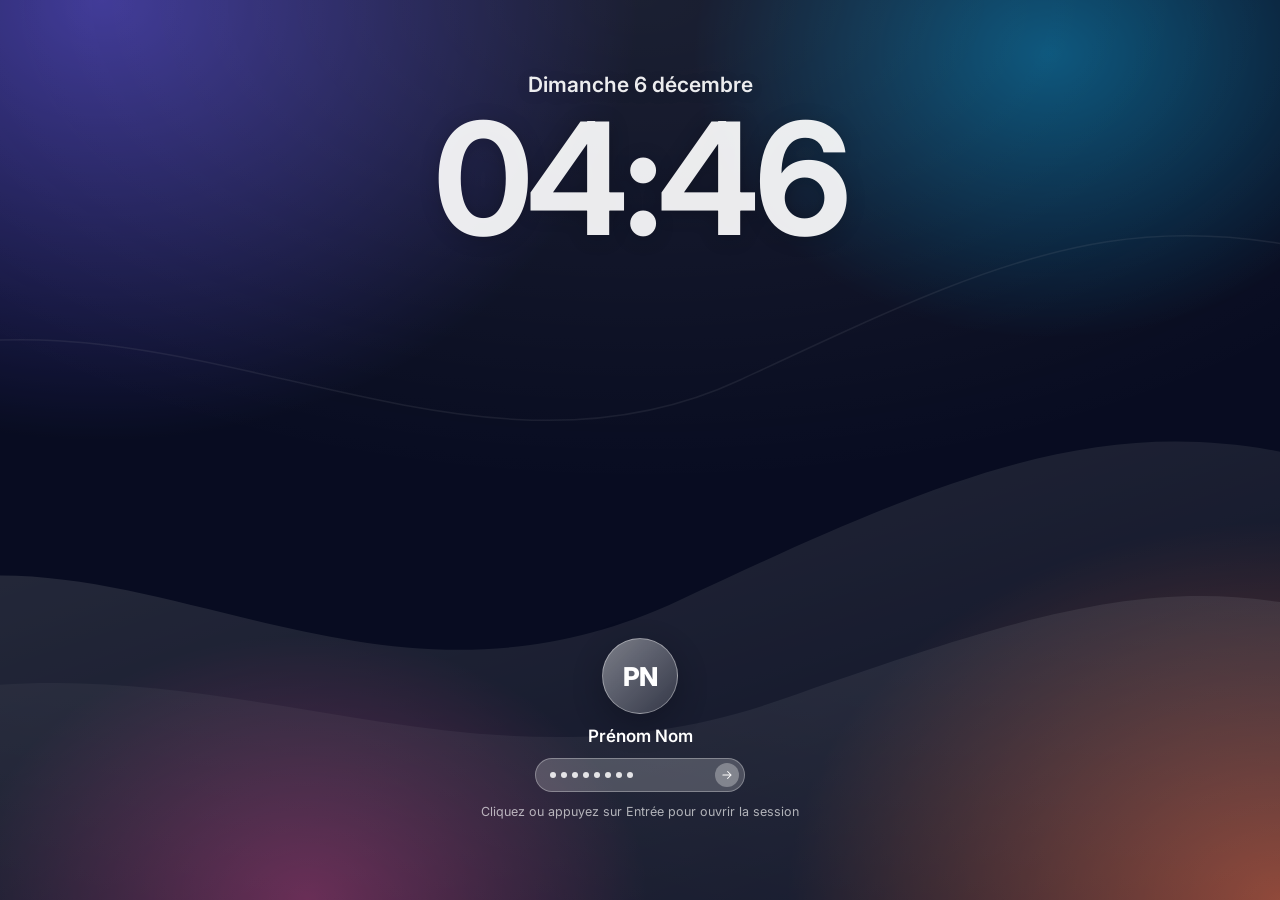
==== portfolio/index.html @ 5d38e038 "Portfolio macOS : vraies interfaces, Présentation, Contact, storyboards, optimisation - Vrais logos " ====
<!DOCTYPE html>
<html lang="fr" data-theme="dark">
<head>
  <meta charset="UTF-8">
  <meta name="viewport" content="width=device-width, initial-scale=1, viewport-fit=cover">
  <title>Portfolio — Vidéaste &amp; photographe</title>
  <meta name="description" content="Portfolio vidéo et photo : clips, aftermovies, films de marque, motion design, storyboards et photographie.">
  <meta name="theme-color" content="#0b1026">
  <link rel="preconnect" href="https://fonts.googleapis.com">
  <link rel="preconnect" href="https://fonts.gstatic.com" crossorigin>
  <link href="https://fonts.googleapis.com/css2?family=Inter:wght@400;500;600;700;800&display=swap" rel="stylesheet">
  <link rel="stylesheet" href="style.css">
  <link rel="stylesheet" href="apps.css">
</head>
<body>

  <!-- ============ DÉMARRAGE ============ -->
  <div id="boot" class="boot" aria-hidden="true">
    <div class="boot-logo" id="bootLogo"></div>
    <div class="boot-bar"><span id="bootFill"></span></div>
    <div class="boot-skip">Cliquer pour passer</div>
  </div>

  <!-- ============ ÉCRAN VERROUILLÉ ============ -->
  <div id="lock" class="lock">
    <div class="lock-top">
      <div class="lock-date" id="lockDate"></div>
      <div class="lock-time" id="lockTime"></div>
    </div>
    <div class="lock-user">
      <div class="avatar" id="lockAvatar"></div>
      <div class="lock-name" id="lockName"></div>
      <button class="lock-input" id="lockBtn" aria-label="Ouvrir la session">
        <span class="lock-dots"><i></i><i></i><i></i><i></i><i></i><i></i><i></i><i></i></span>
        <span class="lock-go"></span>
      </button>
      <p class="lock-hint">Cliquez ou appuyez sur Entrée pour ouvrir la session</p>
    </div>
  </div>

  <!-- ============ BUREAU ============ -->
  <main id="desktop" class="desktop" aria-label="Bureau du portfolio">
    <div class="wallpaper" id="wallpaper">
      <svg class="waves" viewBox="0 0 1440 900" preserveAspectRatio="xMidYMid slice" aria-hidden="true">
        <defs>
          <linearGradient id="wvA" x1="0" y1="0" x2="1" y2="1"><stop offset="0" stop-color="#fff" stop-opacity=".2"/><stop offset="1" stop-color="#fff" stop-opacity="0"/></linearGradient>
          <linearGradient id="wvB" x1="1" y1="0" x2="0" y2="1"><stop offset="0" stop-color="#fff" stop-opacity=".14"/><stop offset="1" stop-color="#fff" stop-opacity="0"/></linearGradient>
        </defs>
        <path d="M-100 620C180 470 420 760 760 600S1260 380 1560 520V1000H-100Z" fill="url(#wvA)"/>
        <path d="M-100 720C260 600 520 820 860 700S1300 560 1560 660V1000H-100Z" fill="url(#wvB)"/>
        <path d="M-100 380C220 240 520 520 820 380S1240 180 1560 300" fill="none" stroke="#fff" stroke-opacity=".1" stroke-width="1.5"/>
      </svg>
    </div>

    <header class="menubar" id="menubar"></header>

    <section class="widgets" id="widgets" aria-label="Widgets"></section>
    <section class="desk-icons" id="deskIcons" aria-label="Fichiers du bureau"></section>
    <div class="select-rect" id="selectRect"></div>

    <div class="windows" id="windows"></div>
    <div class="notif-stack" id="notifs" aria-live="polite"></div>

    <nav class="dock-wrap" aria-label="Dock">
      <div class="dock glass" id="dock"></div>
    </nav>

    <div class="spotlight" id="spotlight" role="dialog" aria-label="Recherche">
      <div class="sp-box glass">
        <label class="sp-input"><span class="sp-ico"></span><input id="spInput" type="text" placeholder="Rechercher un projet, une app…" autocomplete="off" spellcheck="false"></label>
        <div class="sp-results" id="spResults"></div>
      </div>
    </div>
  </main>

  <div class="dim" id="dim"></div>

  <noscript>
    <div class="noscript">Ce portfolio a besoin de JavaScript pour s'afficher.</div>
  </noscript>

  <script defer src="config.js"></script>
  <script defer src="logos.js"></script>
  <script defer src="core.js"></script>
  <script defer src="apps.js"></script>
</body>
</html>
---- portfolio/style.css ----
/* ==================================================================
   PORTFOLIO macOS — style.css (système : bureau, fenêtres, menus, Dock)
   Optimisé : fond d'écran statique, aucun flou derrière les fenêtres,
   animations limitées à transform / opacity.
   ================================================================== */

/* ---------- Variables ---------- */
:root {
  --font: -apple-system, BlinkMacSystemFont, "SF Pro Text", "Inter", system-ui, "Segoe UI", sans-serif;
  --mono: "SF Mono", ui-monospace, Menlo, Consolas, monospace;
  --mb: 28px;
  --rw: 12px;
  --accent: #0a84ff;
  --spring: cubic-bezier(.2, .9, .3, 1.15);
  --out: cubic-bezier(.16, 1, .3, 1);
  --red: #ff453a; --orange: #ff9f0a; --green: #30d158; --violet: #9b7bff;
}
html[data-theme="dark"] {
  --text: #f5f5f7; --text-2: rgba(245,245,247,.66); --text-3: rgba(245,245,247,.42);
  --win-bg: #1e1e20; --win-border: rgba(255,255,255,.13); --side-bg: #2a2a2d; --bar-bg: #262628;
  --panel: rgba(255,255,255,.055); --panel-2: rgba(255,255,255,.1); --line: rgba(255,255,255,.09);
  --glass-bg: rgba(38,38,46,.62); --glass-border: rgba(255,255,255,.18); --hover: rgba(255,255,255,.08);
  --glass-shadow: inset 0 1px 0 rgba(255,255,255,.18), 0 12px 36px rgba(0,0,0,.35);
  --field: rgba(255,255,255,.07); --sel: #0a5fd1;
}
html[data-theme="light"] {
  --text: #1d1d1f; --text-2: rgba(29,29,31,.62); --text-3: rgba(29,29,31,.42);
  --win-bg: #ffffff; --win-border: rgba(0,0,0,.14); --side-bg: #ebebed; --bar-bg: #f6f6f6;
  --panel: rgba(0,0,0,.035); --panel-2: rgba(0,0,0,.07); --line: rgba(0,0,0,.09);
  --glass-bg: rgba(246,246,250,.72); --glass-border: rgba(255,255,255,.7); --hover: rgba(0,0,0,.05);
  --glass-shadow: inset 0 1px 0 rgba(255,255,255,.85), 0 12px 36px rgba(0,0,0,.18);
  --field: rgba(0,0,0,.05); --sel: #0a6cff;
}

/* ---------- Base ---------- */
*, *::before, *::after { box-sizing: border-box; margin: 0; padding: 0; }
html, body { height: 100%; overflow: hidden; background: #000; }
body { font-family: var(--font); color: var(--text); font-size: 13px; -webkit-font-smoothing: antialiased; user-select: none; -webkit-user-select: none; -webkit-tap-highlight-color: transparent; }
button { font: inherit; color: inherit; background: none; border: 0; cursor: default; }
input, textarea, select { font: inherit; color: inherit; user-select: text; -webkit-user-select: text; }
a { color: inherit; text-decoration: none; }
svg { display: block; }
img, video { display: block; }
.mono { font-family: var(--mono); font-variant-numeric: tabular-nums; }
.hidden { display: none !important; }
:focus-visible { outline: 2px solid var(--accent); outline-offset: 2px; }
.noscript { position: fixed; inset: 0; display: grid; place-items: center; background: #000; color: #fff; font-family: var(--font); }

/* ---------- Verre (petits éléments seulement) ---------- */
.glass {
  background: var(--glass-bg);
  -webkit-backdrop-filter: blur(20px) saturate(170%);
  backdrop-filter: blur(20px) saturate(170%);
  border: 1px solid var(--glass-border);
  box-shadow: var(--glass-shadow);
}

/* ---------- Boutons génériques ---------- */
.btn { display: inline-flex; align-items: center; justify-content: center; gap: 7px; height: 30px; padding: 0 14px; border-radius: 8px; font-size: 13px; font-weight: 600; background: var(--panel-2); color: var(--text); border: 1px solid var(--line); transition: transform .15s var(--spring), background .15s, filter .15s; cursor: pointer; white-space: nowrap; }
.btn svg { width: 15px; height: 15px; flex: none; }
.btn:hover { filter: brightness(1.12); }
.btn:active { transform: scale(.97); }
.btn:disabled { opacity: .45; pointer-events: none; }
.btn.primary { background: linear-gradient(180deg, #3d9bff, #0a6cff); color: #fff; border-color: rgba(255,255,255,.2); box-shadow: 0 2px 8px rgba(10,108,255,.3); }
.btn.sm { height: 26px; padding: 0 10px; font-size: 12px; border-radius: 7px; }

/* ---------- Démarrage ---------- */
.boot { position: fixed; inset: 0; z-index: 9000; background: #000; color: #fff; display: flex; flex-direction: column; align-items: center; justify-content: center; gap: 56px; transition: opacity .7s ease, visibility .7s; cursor: pointer; }
.boot.done { opacity: 0; visibility: hidden; pointer-events: none; }
.boot-logo { width: 92px; height: 92px; animation: bootIn 1s var(--out) both; }
.boot-bar { width: 190px; height: 5px; border-radius: 5px; background: rgba(255,255,255,.18); overflow: hidden; animation: fadeIn .5s .3s both; }
.boot-bar span { display: block; height: 100%; width: 100%; background: #fff; border-radius: inherit; transform: scaleX(0); transform-origin: left; transition: transform .2s ease; }
.boot-skip { position: absolute; bottom: 36px; font-size: 12px; color: rgba(255,255,255,.3); animation: fadeIn 1s 1s both; }
@keyframes bootIn { from { opacity: 0; transform: scale(.88); } }
@keyframes fadeIn { from { opacity: 0; } }

/* ---------- Écran verrouillé (sans flou d'arrière-plan) ---------- */
.lock { position: fixed; inset: 0; z-index: 8000; display: flex; flex-direction: column; align-items: center; justify-content: space-between; padding: 8vh 20px 9vh; color: #fff; background: radial-gradient(120% 90% at 50% 0%, rgba(255,255,255,.08), transparent 60%), rgba(6,8,20,.32); transition: opacity .6s var(--out), transform .6s var(--out), visibility .6s; cursor: pointer; }
.lock.unlocked { opacity: 0; visibility: hidden; transform: scale(1.04); pointer-events: none; }
.lock-top { text-align: center; text-shadow: 0 2px 20px rgba(0,0,0,.2); }
.lock-date { font-size: 21px; font-weight: 600; opacity: .92; }
.lock-time { font-size: clamp(86px, 15vw, 156px); font-weight: 700; letter-spacing: -.04em; line-height: 1; margin-top: 4px; color: rgba(255,255,255,.92); font-variant-numeric: tabular-nums; }
.lock-user { display: flex; flex-direction: column; align-items: center; gap: 12px; }
.avatar { width: 76px; height: 76px; border-radius: 50%; overflow: hidden; display: grid; place-items: center; background: linear-gradient(135deg, rgba(255,255,255,.42), rgba(255,255,255,.12)); border: 1px solid rgba(255,255,255,.4); box-shadow: 0 10px 30px rgba(0,0,0,.25); font-size: 26px; font-weight: 800; letter-spacing: -.02em; }
.avatar img, .wp-av img, .ct-av img, .m-av img, .n-av img, .ks-av img { width: 100%; height: 100%; object-fit: cover; }
.lock-name { font-size: 17px; font-weight: 600; }
.lock-input { display: flex; align-items: center; justify-content: space-between; width: 210px; height: 34px; padding: 0 5px 0 14px; border-radius: 999px; background: rgba(255,255,255,.2); border: 1px solid rgba(255,255,255,.3); cursor: pointer; transition: background .2s, transform .3s var(--spring); }
.lock-input:hover { background: rgba(255,255,255,.28); transform: scale(1.03); }
.lock-dots { display: flex; gap: 5px; }
.lock-dots i { width: 6px; height: 6px; border-radius: 50%; background: #fff; opacity: .85; }
.lock-go { width: 24px; height: 24px; border-radius: 50%; display: grid; place-items: center; background: rgba(255,255,255,.3); }
.lock-go svg { width: 14px; height: 14px; }
.lock-hint { font-size: 12.5px; opacity: .65; }

/* ---------- Bureau & fond d'écran statique ---------- */
.desktop { position: fixed; inset: 0; overflow: hidden; }
.wallpaper { position: absolute; inset: 0; overflow: hidden; background-color: var(--wp); background-size: cover; background-position: center; }
.desktop[data-wp="aurore"] .wallpaper { --wp: #0b1028; background-image: radial-gradient(60% 70% at 8% 0%, #6a5cffcc, transparent 70%), radial-gradient(55% 60% at 100% 100%, #ff6a3dcc, transparent 70%), radial-gradient(40% 45% at 82% 6%, #00b8ff99, transparent 70%), radial-gradient(38% 42% at 24% 100%, #ff3d9a88, transparent 70%); }
.desktop[data-wp="lagon"] .wallpaper { --wp: #03141f; background-image: radial-gradient(60% 70% at 8% 0%, #00b3a4cc, transparent 70%), radial-gradient(55% 60% at 100% 100%, #0a6cffcc, transparent 70%), radial-gradient(40% 45% at 82% 6%, #5ef0d099, transparent 70%), radial-gradient(38% 42% at 24% 100%, #3b2cff88, transparent 70%); }
.desktop[data-wp="crepuscule"] .wallpaper { --wp: #1a0b1c; background-image: radial-gradient(60% 70% at 8% 0%, #ff8a3dcc, transparent 70%), radial-gradient(55% 60% at 100% 100%, #ff3d6ecc, transparent 70%), radial-gradient(40% 45% at 82% 6%, #7b3dff99, transparent 70%), radial-gradient(38% 42% at 24% 100%, #ffcc4d77, transparent 70%); }
.wallpaper.has-img { background-image: none; }
.wallpaper.has-img .waves { display: none; }
.waves { position: absolute; inset: 0; width: 100%; height: 100%; }
.dim { position: fixed; inset: 0; background: #000; opacity: 0; pointer-events: none; z-index: 9500; transition: opacity .2s; }

/* entrée en scène du bureau */
.menubar, .dock-wrap, .dicon, .wg, .sticky { opacity: 0; }
.desktop.ready .menubar { animation: mbIn .6s .1s var(--out) both; }
.desktop.ready .dock-wrap { animation: dockIn .8s .2s var(--spring) both; }
.desktop.ready .dicon { animation: iconIn .5s calc(.35s + var(--i) * 50ms) var(--spring) both; }
.desktop.ready .wg { animation: wgIn .6s calc(.25s + var(--i) * 70ms) var(--out) both; }
.desktop.ready .sticky { animation: stIn .7s .8s var(--spring) both; }
@keyframes mbIn { from { opacity: 0; transform: translateY(-100%); } to { opacity: 1; transform: none; } }
@keyframes dockIn { from { opacity: 0; transform: translateY(130%); } to { opacity: 1; transform: none; } }
@keyframes iconIn { from { opacity: 0; transform: translateY(-12px) scale(.75); } to { opacity: 1; transform: none; } }
@keyframes wgIn { from { opacity: 0; transform: scale(.92); } to { opacity: 1; transform: none; } }
@keyframes stIn { from { opacity: 0; transform: translateY(-16px) rotate(-6deg); } to { opacity: 1; transform: rotate(-1.5deg); } }

/* ---------- Barre de menus ---------- */
.menubar { position: absolute; top: 0; left: 0; right: 0; height: var(--mb); z-index: 5000; display: flex; align-items: center; justify-content: space-between; padding: 0 8px; color: #fff; font-size: 13px; font-weight: 500; text-shadow: 0 1px 6px rgba(0,0,0,.25); background: rgba(10,12,24,.28); -webkit-backdrop-filter: blur(16px) saturate(160%); backdrop-filter: blur(16px) saturate(160%); }
.mb-left, .mb-right { display: flex; align-items: center; gap: 1px; min-width: 0; }
.mb-item { height: 22px; padding: 0 9px; border-radius: 5px; display: flex; align-items: center; gap: 6px; white-space: nowrap; }
button.mb-item:hover, .mb-item.open { background: rgba(255,255,255,.2); }
.mb-brand { padding: 0 8px; } .mb-brand svg { width: 18px; height: 18px; }
.mb-app { font-weight: 700; }
.mb-page { position: relative; }
.mb-page.active { background: rgba(255,255,255,.22); }
.mb-ic svg { width: 16px; height: 16px; }
.mb-batt { gap: 5px; font-size: 12px; } .mb-batt svg { width: 24px; height: 12px; }
.mb-rec { gap: 5px; font-size: 10.5px; font-weight: 700; letter-spacing: .08em; }
.mb-rec i { width: 8px; height: 8px; border-radius: 50%; background: #ff453a; animation: rec 1.6s steps(2, jump-none) infinite; }
@keyframes rec { 50% { opacity: .25; } }
.mb-clock { font-variant-numeric: tabular-nums; white-space: pre; }

/* ---------- Menus ---------- */
.menu { position: absolute; z-index: 6000; min-width: 230px; padding: 5px; border-radius: 10px; color: var(--text); font-size: 13px; transform-origin: top left; animation: menuIn .14s var(--out); text-shadow: none; }
.menu.out { animation: menuOut .12s ease forwards; }
@keyframes menuIn { from { opacity: 0; transform: scale(.97) translateY(-3px); } }
@keyframes menuOut { to { opacity: 0; } }
.menu-item { display: flex; align-items: center; justify-content: space-between; gap: 20px; height: 24px; padding: 0 10px 0 4px; border-radius: 5px; }
.menu-item:hover { background: var(--accent); color: #fff; }
.menu-item.disabled { opacity: .38; pointer-events: none; }
.mi-l { display: flex; align-items: center; }
.mi-check { width: 18px; font-style: normal; font-size: 12px; text-align: center; }
.menu-item kbd { font-family: var(--font); font-size: 12.5px; opacity: .5; }
.menu-sep { height: 1px; margin: 4px 8px; background: var(--line); }

/* ---------- Icônes du bureau ---------- */
.desk-icons { position: absolute; inset: var(--mb) 0 0 0; z-index: 10; touch-action: manipulation; }
.dicon { position: absolute; width: 112px; display: flex; flex-direction: column; align-items: center; gap: 3px; padding: 4px; border-radius: 8px; text-align: center; touch-action: none; }
.dicon .ico { width: 62px; height: 62px; padding: 2px; border-radius: 9px; filter: drop-shadow(0 4px 6px rgba(0,0,0,.28)); transition: transform .25s var(--spring); }
.dicon .ico svg { width: 100%; height: 100%; }
.dicon:hover .ico { transform: translateY(-2px); }
.dicon .lbl { font-size: 11.5px; font-weight: 600; line-height: 1.3; color: #fff; text-shadow: 0 1px 3px rgba(0,0,0,.75); padding: 1px 5px; border-radius: 4px; max-width: 108px; overflow-wrap: anywhere; }
.dicon.selected .ico { background: rgba(255,255,255,.18); box-shadow: 0 0 0 1px rgba(255,255,255,.22); }
.dicon.selected .lbl { background: var(--sel); text-shadow: none; }
.dicon.dragging { opacity: .82; z-index: 2; will-change: transform; }
.dicon.launch .ico { animation: pop .45s var(--spring); }
@keyframes pop { 40% { transform: scale(.86); } 70% { transform: scale(1.1); } }
.select-rect { position: absolute; z-index: 11; display: none; border: 1px solid rgba(255,255,255,.6); background: rgba(255,255,255,.12); border-radius: 3px; pointer-events: none; }

/* ---------- Widgets ---------- */
.widgets { position: absolute; z-index: 9; left: 22px; top: calc(var(--mb) + 18px); width: 344px; display: grid; grid-template-columns: 164px 164px; grid-auto-rows: 164px; gap: 16px; }
.wg { position: relative; overflow: hidden; border-radius: 22px; color: #fff; text-align: left; background: rgba(22,22,30,.5); border: 1px solid rgba(255,255,255,.14); box-shadow: 0 10px 30px rgba(0,0,0,.22), inset 0 1px 0 rgba(255,255,255,.12); contain: layout paint; }
html[data-theme="light"] .wg:not(.wg-reel):not(.wg-photos):not(.wg-notes) { background: rgba(255,255,255,.72); color: #1d1d1f; border-color: rgba(255,255,255,.7); }
button.wg { cursor: pointer; transition: transform .25s var(--spring); }
button.wg:hover { transform: scale(1.02); }
button.wg:active { transform: scale(.98); }
.wg-m { grid-column: span 2; }

.wg-prof { padding: 16px; display: flex; flex-direction: column; gap: 10px; }
.wp-top { display: flex; align-items: center; gap: 12px; }
.wp-av { width: 54px; height: 54px; border-radius: 50%; flex: none; overflow: hidden; display: grid; place-items: center; font-size: 19px; font-weight: 800; background: linear-gradient(135deg, #8e7bff, #ff6a8a); color: #fff; box-shadow: 0 4px 14px rgba(0,0,0,.25); }
.wp-id { min-width: 0; display: flex; flex-direction: column; }
.wp-id b { font-size: 16px; letter-spacing: -.01em; }
.wp-id span { font-size: 12.5px; opacity: .8; }
.wp-id small { display: flex; align-items: center; gap: 3px; font-size: 11px; opacity: .6; margin-top: 2px; }
.wp-id small svg { width: 12px; height: 12px; }
.wp-status { display: flex; align-items: center; gap: 7px; font-size: 11.5px; font-weight: 600; opacity: .9; }
.wp-status i { width: 8px; height: 8px; border-radius: 50%; background: #30d158; box-shadow: 0 0 0 3px rgba(48,209,88,.25); flex: none; }
.wp-status span { white-space: nowrap; overflow: hidden; text-overflow: ellipsis; }
.wp-act { display: flex; gap: 8px; margin-top: auto; }
.wp-btn { flex: 1; height: 32px; display: flex; align-items: center; justify-content: center; gap: 7px; border-radius: 10px; font-size: 12.5px; font-weight: 600; background: rgba(255,255,255,.14); cursor: pointer; transition: background .15s, transform .2s var(--spring); }
html[data-theme="light"] .wp-btn { background: rgba(0,0,0,.06); }
.wp-btn:hover { background: rgba(255,255,255,.24); }
.wp-btn:active { transform: scale(.96); }
.wp-btn.primary { background: #0a84ff; color: #fff; }
.wp-btn.primary:hover { background: #2a95ff; }
.wp-btn svg { width: 14px; height: 14px; }
.wp-ic { width: 18px; height: 18px; } .wp-ic svg { width: 100%; height: 100%; }

.wg-reel { padding: 0; border: 0; background: #000; }
.wr-media { position: absolute; inset: 0; }
.wr-media video, .wr-media .poster { width: 100%; height: 100%; object-fit: cover; }
.wr-over { position: absolute; left: 0; right: 0; bottom: 0; padding: 40px 16px 14px; background: linear-gradient(transparent, rgba(0,0,0,.65)); display: flex; flex-direction: column; gap: 1px; }
.wr-kicker { display: flex; align-items: center; gap: 5px; font-size: 10px; font-weight: 800; letter-spacing: .12em; opacity: .8; }
.wr-kicker svg { width: 13px; height: 13px; }
.wr-over b { font-size: 18px; letter-spacing: -.01em; }
.wr-over small { font-size: 11.5px; opacity: .75; }
.wr-play { position: absolute; right: 14px; bottom: 16px; width: 40px; height: 40px; border-radius: 50%; display: grid; place-items: center; background: rgba(255,255,255,.92); color: #111; box-shadow: 0 6px 18px rgba(0,0,0,.3); }
.wr-play svg { width: 18px; height: 18px; margin-left: 2px; }

.wg-clock { display: grid; place-items: center; padding-bottom: 14px; }
.clock { position: relative; width: 124px; height: 124px; border-radius: 50%; background: #fff; box-shadow: inset 0 0 0 1px rgba(0,0,0,.06); }
html[data-theme="dark"] .clock { background: #1c1c1e; box-shadow: inset 0 0 0 1px rgba(255,255,255,.08); }
.ck-ticks i { position: absolute; left: 50%; top: 4px; width: 2px; height: 6px; margin-left: -1px; border-radius: 1px; background: #8e8e93; transform-origin: 1px 58px; }
.clock > span { position: absolute; font-size: 13px; font-weight: 600; color: #1d1d1f; }
html[data-theme="dark"] .clock > span { color: #f5f5f7; }
.clock .n0 { top: 11px; left: 50%; transform: translateX(-50%); } .clock .n1 { right: 13px; top: 50%; transform: translateY(-50%); }
.clock .n2 { bottom: 10px; left: 50%; transform: translateX(-50%); } .clock .n3 { left: 14px; top: 50%; transform: translateY(-50%); }
.hand { position: absolute; left: 50%; bottom: 50%; transform-origin: 50% 100%; border-radius: 3px; animation: spin linear infinite; will-change: transform; }
.hand.hr { width: 4px; height: 30px; margin-left: -2px; background: #1d1d1f; animation-duration: 43200s; }
.hand.mn { width: 3px; height: 44px; margin-left: -1.5px; background: #1d1d1f; animation-duration: 3600s; }
html[data-theme="dark"] .hand.hr, html[data-theme="dark"] .hand.mn { background: #f5f5f7; }
.hand.sc { width: 1.5px; height: 50px; margin-left: -.75px; background: #ff9f0a; animation-duration: 60s; animation-timing-function: steps(60); }
.ck-pin { position: absolute; left: 50%; top: 50%; width: 7px; height: 7px; margin: -3.5px 0 0 -3.5px; border-radius: 50%; background: #ff9f0a; box-shadow: 0 0 0 1.5px #fff; }
@keyframes spin { from { transform: rotate(0deg); } to { transform: rotate(360deg); } }
.wc-city { position: absolute; bottom: 9px; left: 0; right: 0; text-align: center; font-size: 11px; font-weight: 600; opacity: .7; }

.wg-cal { padding: 13px 13px 10px; display: flex; flex-direction: column; }
.wcal-h b { font-size: 11px; font-weight: 800; letter-spacing: .04em; color: #ff453a; }
.wcal-g { display: grid; grid-template-columns: repeat(7, 1fr); gap: 1px 0; margin-top: 6px; text-align: center; font-size: 10px; font-weight: 600; }
.wcal-g em { font-style: normal; font-size: 9px; opacity: .5; padding-bottom: 2px; }
.wcal-g span { height: 16px; line-height: 16px; border-radius: 50%; width: 16px; margin: 0 auto; }
.wcal-g .today { background: #ff453a; color: #fff; }

.wg-photos { padding: 0; border: 0; background: #111; }
.wph-slide { position: absolute; inset: 0; opacity: 0; transition: opacity 1.1s ease; }
.wph-slide.on { opacity: 1; }
.wph-slide .poster { width: 100%; height: 100%; }
.wph-tag { position: absolute; left: 10px; bottom: 10px; display: flex; align-items: center; gap: 5px; padding: 4px 9px; border-radius: 999px; font-size: 10.5px; font-weight: 700; background: rgba(0,0,0,.45); }
.wph-tag svg { width: 12px; height: 12px; fill: #ff375f; stroke: #ff375f; }

.wg-notes { padding: 0; display: flex; flex-direction: column; background: #fff; color: #1d1d1f; border-color: rgba(255,255,255,.6); }
html[data-theme="dark"] .wg-notes { background: #1c1c1e; color: #f5f5f7; border-color: rgba(255,255,255,.1); }
.wn-h { display: flex; align-items: center; gap: 6px; padding: 11px 12px 6px; font-size: 13px; color: #e5a200; }
.wn-ico { width: 18px; height: 18px; } .wn-ico svg { width: 100%; height: 100%; }
.wn-b { padding: 0 12px; display: flex; flex-direction: column; gap: 3px; flex: 1; min-height: 0; }
.wn-b b { font-size: 12.5px; line-height: 1.25; }
.wn-b small { font-size: 11px; line-height: 1.35; opacity: .6; display: -webkit-box; -webkit-line-clamp: 4; -webkit-box-orient: vertical; overflow: hidden; }
.wn-f { padding: 6px 12px 10px; font-size: 10.5px; font-weight: 600; opacity: .5; }

/* pense-bête (Stickies) */
.sticky { position: absolute; z-index: 9; left: 392px; top: calc(var(--mb) + 26px); width: 214px; padding: 0 16px 14px; background: linear-gradient(180deg, #fff7a8, #fdec6f); color: #3b3104; font-family: "Marker Felt", "Comic Sans MS", "Segoe Print", var(--font); font-size: 14.5px; line-height: 1.35; box-shadow: 0 14px 30px rgba(0,0,0,.28); transform: rotate(-1.5deg); border-radius: 2px; }
.sticky p + p { margin-top: 7px; }
.sticky a { text-decoration: underline; color: #0b5bd3; }
.st-bar { height: 20px; margin: 0 -16px 8px; background: rgba(0,0,0,.06); display: flex; align-items: center; padding: 0 6px; cursor: grab; touch-action: none; }
.st-x { width: 12px; height: 12px; display: grid; place-items: center; border: 1px solid rgba(0,0,0,.3); background: rgba(255,255,255,.4); cursor: pointer; }
.st-x svg { width: 8px; height: 8px; }
.st-sign { text-align: right; font-size: 15px; }

/* ---------- Dock ---------- */
.dock-wrap { position: absolute; left: 0; right: 0; bottom: 6px; z-index: 4000; display: flex; justify-content: center; pointer-events: none; }
.dock { position: relative; pointer-events: auto; display: flex; align-items: flex-end; gap: 5px; height: 68px; padding: 8px 9px; border-radius: 22px; }
.dock-item { position: relative; width: var(--s, 50px); height: var(--s, 50px); flex: none; display: flex; align-items: flex-end; justify-content: center; transition: width .1s ease-out, height .1s ease-out; cursor: pointer; }
.dock-item .ico { width: 100%; height: 100%; filter: drop-shadow(0 3px 5px rgba(0,0,0,.3)); }
.dock-item .ico svg { width: 100%; height: 100%; }
.dock-item:active .ico { filter: drop-shadow(0 3px 5px rgba(0,0,0,.3)) brightness(.7); }
.dock-item .dot { position: absolute; bottom: -6px; left: 50%; width: 4px; height: 4px; margin-left: -2px; border-radius: 50%; background: rgba(255,255,255,.9); opacity: 0; transition: opacity .3s; }
html[data-theme="light"] .dock-item .dot { background: rgba(0,0,0,.7); }
.dock-item.running .dot { opacity: 1; }
.dock-item .tip { position: absolute; bottom: calc(100% + 12px); left: 50%; transform: translate(-50%, 4px); white-space: nowrap; padding: 4px 10px; border-radius: 7px; font-size: 12.5px; font-weight: 500; color: var(--text); background: var(--bar-bg); border: 1px solid var(--win-border); box-shadow: 0 4px 14px rgba(0,0,0,.25); opacity: 0; pointer-events: none; transition: .15s var(--out); }
.dock-item:hover .tip { opacity: 1; transform: translate(-50%, 0); }
.dock-item.bounce .ico { animation: bounce .7s ease infinite; }
@keyframes bounce { 0%, 100% { transform: translateY(0); } 35% { transform: translateY(-22px); } 55% { transform: translateY(0); } 72% { transform: translateY(-6px); } 86% { transform: translateY(0); } }
.dock-sep { width: 1px; height: 44px; align-self: center; margin: 0 4px; background: rgba(255,255,255,.28); }
html[data-theme="light"] .dock-sep { background: rgba(0,0,0,.18); }

/* ---------- Notifications ---------- */
.notif-stack { position: absolute; top: calc(var(--mb) + 10px); right: 12px; z-index: 6500; display: flex; flex-direction: column; gap: 10px; width: min(350px, calc(100vw - 24px)); pointer-events: none; }
.notif { position: relative; overflow: hidden; display: flex; gap: 11px; padding: 11px 32px 13px 11px; border-radius: 18px; color: var(--text); pointer-events: auto; cursor: pointer; animation: notifIn .5s var(--spring); }
.notif.out { animation: notifOut .38s var(--out) forwards; }
@keyframes notifIn { from { opacity: 0; transform: translateX(110%); } }
@keyframes notifOut { to { opacity: 0; transform: translateX(110%); } }
.n-ico { width: 38px; height: 38px; flex: none; } .n-ico svg { width: 100%; height: 100%; }
.n-txt { min-width: 0; }
.n-head { display: flex; justify-content: space-between; gap: 10px; font-size: 11px; color: var(--text-2); text-transform: uppercase; letter-spacing: .04em; }
.n-head span { text-transform: none; letter-spacing: 0; }
.n-title { font-size: 13px; font-weight: 700; margin-top: 2px; }
.n-body { font-size: 12.5px; color: var(--text-2); line-height: 1.35; margin-top: 1px; }
.n-x { position: absolute; top: 8px; right: 8px; width: 20px; height: 20px; border-radius: 50%; display: grid; place-items: center; background: var(--panel-2); opacity: 0; transition: opacity .2s; cursor: pointer; }
.n-x svg { width: 11px; height: 11px; }
.notif:hover .n-x { opacity: 1; }
.n-timer { position: absolute; left: 14px; right: 14px; bottom: 5px; height: 2px; border-radius: 2px; background: var(--accent); transform-origin: left; animation: timer linear forwards; opacity: .7; }
.notif:hover .n-timer { animation-play-state: paused; }
@keyframes timer { from { transform: scaleX(1); } to { transform: scaleX(0); } }

/* ---------- Écrans de démarrage des logiciels ---------- */
.splash { position: absolute; left: 50%; top: 45%; z-index: 6800; width: min(520px, 90vw); height: 300px; padding: 28px; border-radius: 12px; overflow: hidden; display: flex; flex-direction: column; gap: 6px; color: #fff; transform: translate(-50%, -50%); box-shadow: 0 30px 80px rgba(0,0,0,.55); animation: splashIn .35s var(--out); }
.splash.out { animation: splashOut .3s var(--out) forwards; }
@keyframes splashIn { from { opacity: 0; transform: translate(-50%, -48%) scale(.97); } }
@keyframes splashOut { to { opacity: 0; } }
.splash > * { position: relative; }
.sp-art { position: absolute; inset: 0; }
.sp-logo { width: 54px; height: 54px; } .sp-logo svg { width: 100%; height: 100%; }
.sp-name { font-size: 22px; font-weight: 700; letter-spacing: -.01em; margin-top: 8px; }
.sp-status { font-size: 12px; opacity: .7; margin-top: auto; height: 16px; }
.sp-bar { height: 3px; border-radius: 3px; background: rgba(255,255,255,.18); overflow: hidden; }
.sp-bar i { display: block; height: 100%; background: currentColor; transform: scaleX(0); transform-origin: left; transition: transform .2s ease; }
.sp-legal { font-size: 10px; opacity: .45; }
.sp-adobe.sp-ae { background: #00005b; } .sp-adobe.sp-ae .sp-art { background: radial-gradient(80% 90% at 85% 20%, #9999ff88, transparent 60%), radial-gradient(70% 80% at 70% 100%, #d291ff66, transparent 60%), linear-gradient(135deg, #00005b, #1b0a5e); }
.sp-adobe.sp-ae .sp-bar i { color: #9999ff; }
.sp-adobe.sp-ps { background: #001e36; } .sp-adobe.sp-ps .sp-art { background: radial-gradient(80% 90% at 85% 20%, #31a8ff88, transparent 60%), radial-gradient(70% 80% at 70% 100%, #00e0ff55, transparent 60%), linear-gradient(135deg, #001e36, #002b52); }
.sp-adobe.sp-ps .sp-bar i { color: #31a8ff; }
.sp-resolve { background: #17181b; align-items: center; justify-content: center; text-align: center; }
.sp-resolve .sp-art { background: radial-gradient(60% 70% at 50% 30%, #2d3038, transparent 70%); }
.sp-resolve .sp-logo { width: 84px; height: 84px; }
.sp-resolve .sp-status, .sp-resolve .sp-bar { width: 70%; margin-top: 18px; } .sp-resolve .sp-status { margin-top: 26px; }
.sp-resolve .sp-bar i { color: #f2f2f2; }
.sp-canva { background: linear-gradient(135deg, #00c4cc, #7d2ae8); align-items: center; justify-content: center; text-align: center; }
.sp-canva .sp-logo { width: 90px; height: 90px; }
.sp-canva .sp-status, .sp-canva .sp-bar { width: 60%; }

/* ---------- Centre de contrôle ---------- */
.cc { position: absolute; z-index: 6600; top: calc(var(--mb) + 6px); right: 8px; width: 316px; padding: 12px; border-radius: 22px; display: flex; flex-direction: column; gap: 10px; color: var(--text); opacity: 0; visibility: hidden; transform: scale(.97) translateY(-6px); transform-origin: top right; transition: .2s var(--out); }
.cc.open { opacity: 1; visibility: visible; transform: none; }
.cc-row { display: grid; grid-template-columns: 1.15fr 1fr; gap: 10px; }
.cc-tile { background: var(--panel-2); border: 1px solid var(--line); border-radius: 16px; padding: 10px; }
.cc-net { display: flex; flex-direction: column; gap: 8px; }
.cc-round { display: flex; align-items: center; gap: 8px; text-align: left; cursor: pointer; }
.cc-round svg { width: 28px; height: 28px; padding: 6px; border-radius: 50%; background: var(--panel-2); flex: none; }
.cc-round.on svg { background: var(--accent); color: #fff; }
.cc-round b { display: block; font-size: 12px; } .cc-round small { font-size: 11px; color: var(--text-2); }
.cc-col { display: flex; flex-direction: column; gap: 10px; }
.cc-toggle { flex: 1; display: flex; flex-direction: column; align-items: flex-start; justify-content: space-between; gap: 6px; text-align: left; cursor: pointer; font-size: 12px; }
.cc-ic { width: 28px; height: 28px; border-radius: 50%; display: grid; place-items: center; background: var(--panel-2); }
.cc-ic svg { width: 15px; height: 15px; }
.cc-toggle.on .cc-ic { background: var(--accent); color: #fff; }
.cc-slider b, .cc-wp b { display: block; font-size: 12px; margin-bottom: 7px; }
.slider { position: relative; display: flex; align-items: center; height: 24px; }
.slider svg { position: absolute; left: 7px; width: 14px; height: 14px; color: #444; z-index: 1; pointer-events: none; }
.slider input { width: 100%; height: 24px; -webkit-appearance: none; appearance: none; border-radius: 999px; background: rgba(255,255,255,.18); overflow: hidden; cursor: pointer; }
html[data-theme="light"] .slider input { background: rgba(0,0,0,.08); }
.slider input::-webkit-slider-thumb { -webkit-appearance: none; width: 24px; height: 24px; border-radius: 50%; background: #fff; box-shadow: -400px 0 0 388px #fff, 0 1px 4px rgba(0,0,0,.3); }
.slider input::-moz-range-thumb { width: 24px; height: 24px; border: 0; border-radius: 50%; background: #fff; }
.slider input::-moz-range-progress { height: 24px; background: #fff; }
.cc-swatches { display: flex; gap: 8px; }
.sw { flex: 1; height: 42px; border-radius: 10px; display: flex; align-items: flex-end; padding: 5px 7px; font-size: 10.5px; font-weight: 600; color: #fff; cursor: pointer; box-shadow: inset 0 0 0 1px rgba(255,255,255,.2); }
.sw.on { box-shadow: 0 0 0 2px var(--accent), inset 0 0 0 1px rgba(255,255,255,.3); }
.sw-aurore { background: radial-gradient(circle at 20% 20%, #6a5cff, transparent 60%), radial-gradient(circle at 80% 90%, #ff6a3d, transparent 60%), #0b1028; }
.sw-lagon { background: radial-gradient(circle at 20% 20%, #00b3a4, transparent 60%), radial-gradient(circle at 80% 90%, #0a6cff, transparent 60%), #03141f; }
.sw-crepuscule { background: radial-gradient(circle at 20% 20%, #ff8a3d, transparent 60%), radial-gradient(circle at 80% 90%, #7b3dff, transparent 60%), #1a0b1c; }
.cc-now { display: flex; align-items: center; gap: 10px; }
.cc-art { width: 42px; height: 42px; border-radius: 9px; overflow: hidden; flex: none; }
.cc-nowt { flex: 1; min-width: 0; } .cc-nowt b { display: block; font-size: 13px; } .cc-nowt small { font-size: 11.5px; color: var(--text-2); }
.cc-play { width: 30px; height: 30px; border-radius: 50%; display: grid; place-items: center; background: var(--panel-2); cursor: pointer; }
.cc-play svg { width: 14px; height: 14px; }

/* ---------- Spotlight ---------- */
.spotlight { position: absolute; inset: 0; z-index: 7000; display: none; justify-content: center; align-items: flex-start; padding: 16vh 16px 0; }
.spotlight.open { display: flex; }
.sp-box { width: min(640px, 100%); border-radius: 22px; overflow: hidden; color: var(--text); animation: spIn .25s var(--spring); }
@keyframes spIn { from { opacity: 0; transform: scale(.96) translateY(-8px); } }
.sp-input { display: flex; align-items: center; gap: 12px; padding: 14px 18px; }
.sp-ico svg { width: 22px; height: 22px; opacity: .6; }
.sp-input input { flex: 1; border: 0; outline: 0; background: none; font-size: 21px; }
.sp-input input::placeholder { color: var(--text-3); }
.sp-results { border-top: 1px solid var(--line); max-height: 52vh; overflow: auto; padding: 6px; }
.sp-h { padding: 6px 10px 4px; font-size: 11px; font-weight: 700; color: var(--text-3); text-transform: uppercase; letter-spacing: .06em; }
.sp-row { width: 100%; display: flex; align-items: center; gap: 12px; padding: 6px 10px; border-radius: 10px; text-align: left; cursor: pointer; }
.sp-row.active { background: var(--accent); color: #fff; }
.sp-ri { width: 30px; height: 30px; flex: none; display: grid; place-items: center; }
.sp-ri > svg { width: 100%; height: 100%; }
.sp-ri > svg[stroke] { width: 20px; height: 20px; }
.sp-rl { flex: 1; min-width: 0; } .sp-rl b { display: block; font-size: 14px; font-weight: 600; } .sp-rl small { font-size: 12px; opacity: .65; }
.sp-row kbd { font-family: var(--font); opacity: 0; } .sp-row.active kbd { opacity: .8; }
.sp-empty { padding: 18px; text-align: center; color: var(--text-2); }

/* ==================================================================
   FENÊTRES (opaques : pas de flou d'arrière-plan = fluide)
   ================================================================== */
.windows { position: absolute; inset: 0; z-index: 100; pointer-events: none; }
.win { position: absolute; pointer-events: auto; display: flex; flex-direction: column; border-radius: var(--rw); overflow: hidden; color: var(--text); background: var(--win-bg); border: 1px solid var(--win-border); box-shadow: 0 0 0 .5px rgba(0,0,0,.45), 0 22px 56px rgba(0,0,0,.42), 0 6px 16px rgba(0,0,0,.2); contain: layout paint style; }
.win:not(.focused) { box-shadow: 0 0 0 .5px rgba(0,0,0,.35), 0 12px 32px rgba(0,0,0,.26); }
.win:not(.focused) .tl button { background: rgba(140,140,150,.45) !important; box-shadow: none; }
.win:not(.focused) .tl svg { display: none; }
.win.dragging, .win.resizing { will-change: transform; }
.win.dragging iframe, .win.resizing iframe { pointer-events: none; }
.win.anim-geom { transition: left .4s var(--out), top .4s var(--out), width .4s var(--out), height .4s var(--out); }
.win.maxed { border-radius: 10px; }
.win-titlebar { position: relative; height: 30px; flex: none; display: flex; align-items: center; padding: 0 12px; background: var(--bar-bg); border-bottom: 1px solid var(--line); touch-action: none; }
.tl { position: relative; z-index: 2; display: flex; gap: 8px; flex: none; }
.tl button { width: 12px; height: 12px; border-radius: 50%; display: grid; place-items: center; cursor: pointer; box-shadow: inset 0 0 0 .5px rgba(0,0,0,.25); }
.tl .c { background: #ff5f57; } .tl .m { background: #febc2e; } .tl .f { background: #28c840; }
.tl svg { width: 8px; height: 8px; opacity: 0; }
.tl:hover svg { opacity: 1; }
.tl button:active { filter: brightness(.8); }
.win-title { position: absolute; left: 50%; transform: translateX(-50%); max-width: 60%; overflow: hidden; text-overflow: ellipsis; white-space: nowrap; font-size: 13px; font-weight: 600; color: var(--text-2); pointer-events: none; }
.win.focused .win-title { color: var(--text); }
.win-body { position: relative; flex: 1; min-height: 0; display: flex; }
.win-body > * { flex: 1; min-width: 0; }
.win-resize { position: absolute; right: 0; bottom: 0; width: 16px; height: 16px; cursor: nwse-resize; z-index: 30; touch-action: none; }
.tl-slot { display: flex; align-items: center; flex: none; }

/* variantes */
.win-dark { --text: #f5f5f7; --text-2: rgba(245,245,247,.66); --text-3: rgba(245,245,247,.42); --panel: rgba(255,255,255,.05); --panel-2: rgba(255,255,255,.1); --line: rgba(255,255,255,.08); --hover: rgba(255,255,255,.08); --field: rgba(255,255,255,.07); --bar-bg: #2a2a2c; --win-bg: #1c1c1e; --side-bg: #262628; background: var(--win-bg); border-color: rgba(255,255,255,.12); }
.win-light { --text: #1d1d1f; --text-2: rgba(29,29,31,.62); --text-3: rgba(29,29,31,.42); --panel: rgba(0,0,0,.035); --panel-2: rgba(0,0,0,.07); --line: rgba(0,0,0,.09); --hover: rgba(0,0,0,.05); --field: rgba(0,0,0,.05); --bar-bg: #f6f6f6; --win-bg: #fff; --side-bg: #ebebed; background: var(--win-bg); border-color: rgba(0,0,0,.18); }

/* ---------- Affiches générées ---------- */
.poster { position: relative; width: 100%; height: 100%; overflow: hidden; container-type: inline-size; background: radial-gradient(120% 90% at 15% 10%, var(--c1), transparent 60%), linear-gradient(135deg, var(--c1), var(--c2)); }
.poster.has-img { background: #111; }
.poster.has-img img { width: 100%; height: 100%; object-fit: cover; }
.po-orb { position: absolute; width: 70%; aspect-ratio: 1; right: -18%; top: -30%; border-radius: 50%; background: radial-gradient(circle, rgba(255,255,255,.38), transparent 62%); }
.po-txt { position: absolute; left: 7%; right: 7%; bottom: 13%; color: #fff; font-weight: 800; font-size: clamp(10px, 11cqw, 72px); line-height: .95; letter-spacing: -.03em; text-transform: uppercase; text-shadow: 0 2px 16px rgba(0,0,0,.25); overflow-wrap: anywhere; }
.po-sub { position: absolute; left: 7%; bottom: 6%; color: rgba(255,255,255,.75); font-size: clamp(6px, 4cqw, 15px); font-weight: 600; letter-spacing: .04em; text-transform: uppercase; white-space: nowrap; }

/* ---------- Responsive ---------- */
@media (max-height: 720px) { .widgets > :nth-child(n+5) { display: none; } }
@media (max-height: 560px) { .widgets > :nth-child(n+3) { display: none; } }
@media (max-width: 1180px) { .sticky { display: none; } }
@media (max-width: 960px) { .widgets > :nth-child(n+3) { display: none; } }
@media (max-width: 760px) {
  .mb-menu, .mb-hide { display: none; }
  .mb-app { display: none; }
  .menubar { font-size: 13px; padding: 0 4px; }
  .mb-item { padding: 0 7px; }
  .win { left: 6px !important; top: calc(var(--mb) + 6px) !important; width: calc(100vw - 12px) !important; height: calc(100% - var(--mb) - 90px) !important; }
  .win-resize { display: none; }
  .widgets { left: 10px; right: 10px; top: calc(var(--mb) + 10px); width: auto; grid-template-columns: 1fr; grid-auto-rows: auto; gap: 10px; }
  .widgets > :nth-child(n+3) { display: none; }
  .wg-m { grid-column: auto; }
  .wg-reel { height: 120px; }
  .wg-prof { padding: 12px 14px; }
  .dock-wrap { bottom: 6px; padding: 0 6px; }
  .dock { height: 58px; gap: 3px; padding: 7px; max-width: 100%; overflow-x: auto; scrollbar-width: none; }
  .dock::-webkit-scrollbar { display: none; }
  .dock-item { --s: 40px !important; }
  .dock-item .tip { display: none; }
  .dock-sep { height: 34px; margin: 0 2px; }
  .dicon { width: 84px; } .dicon .lbl { max-width: 82px; font-size: 11px; } .dicon .ico { width: 52px; height: 52px; }
  .notif-stack { right: 6px; width: calc(100vw - 12px); }
  .cc { right: 6px; left: 6px; width: auto; }
  .splash { height: 240px; }
}
@media (prefers-reduced-motion: reduce) {
  *, *::before, *::after { animation-duration: .01ms !important; animation-iteration-count: 1 !important; transition-duration: .01ms !important; }
}
@media print {
  body * { visibility: hidden; }
  .pv-page, .pv-page * { visibility: visible; }
  .pv-page { position: fixed; left: 0; top: 0; width: 100%; box-shadow: none; }
}
---- portfolio/apps.css ----
/* ==================================================================
   PORTFOLIO macOS — apps.css (interfaces des applications)
   ================================================================== */

.btn-ico { width: 18px; height: 18px; flex: none; } .btn-ico svg { width: 100%; height: 100%; }
.hp { position: absolute; left: -9999px; width: 1px; height: 1px; opacity: 0; }
.win.chrome-none .win-body { height: 100%; }

/* ==================================================================
   FINDER
   ================================================================== */
.fd { display: flex; min-height: 0; background: var(--win-bg); }
.fd-side { width: 196px; flex: none; display: flex; flex-direction: column; background: var(--side-bg); border-right: 1px solid var(--line); }
.fd-side-top { height: 52px; flex: none; display: flex; align-items: center; padding: 0 18px; }
.fd-side-scroll { flex: 1; overflow: auto; padding: 0 10px 12px; }
.fd-h { padding: 12px 8px 4px; font-size: 11px; font-weight: 700; color: var(--text-3); }
.fd-link { width: 100%; display: flex; align-items: center; gap: 8px; height: 28px; padding: 0 8px; border-radius: 6px; text-align: left; font-size: 13px; cursor: pointer; }
.fd-link:hover { background: var(--hover); }
.fd-link.active { background: var(--panel-2); }
.fd-i { width: 18px; height: 18px; flex: none; display: grid; place-items: center; color: var(--accent); }
.fd-i svg { width: 17px; height: 17px; }
.fd-i.app svg { width: 18px; height: 18px; }
.fd-l { flex: 1; white-space: nowrap; overflow: hidden; text-overflow: ellipsis; }
.fd-tag { width: 11px; height: 11px; border-radius: 50%; margin: 0 4px 0 3px; flex: none; }
.fd-main { flex: 1; min-width: 0; display: flex; flex-direction: column; }
.fd-bar { height: 52px; flex: none; display: flex; align-items: center; gap: 10px; padding: 0 12px 0 10px; border-bottom: 1px solid var(--line); background: var(--win-bg); }
.fd-mtl { display: none; margin-right: 6px; }
.fd-nav { display: flex; gap: 2px; }
.fd-nav button, .fd-tb, .fd-seg button { width: 30px; height: 28px; display: grid; place-items: center; border-radius: 6px; color: var(--text-2); cursor: pointer; }
.fd-nav button svg { width: 18px; height: 18px; }
.fd-nav button:hover, .fd-tb:hover, .fd-seg button:hover { background: var(--hover); color: var(--text); }
.fd-nav button:disabled { opacity: .3; pointer-events: none; }
.fd-title { flex: 1; min-width: 0; font-size: 15px; font-weight: 700; white-space: nowrap; overflow: hidden; text-overflow: ellipsis; }
.fd-tools { display: flex; align-items: center; gap: 4px; }
.fd-seg { display: flex; padding: 1px; border-radius: 7px; background: var(--panel); }
.fd-seg button { width: 30px; height: 24px; }
.fd-seg button svg, .fd-tb svg { width: 16px; height: 16px; }
.fd-seg button.active { background: var(--panel-2); color: var(--text); }
.fd-search { display: flex; align-items: center; gap: 5px; height: 28px; width: 170px; padding: 0 9px; margin-left: 4px; border-radius: 7px; background: var(--field); }
.fd-search svg { width: 14px; height: 14px; opacity: .5; flex: none; }
.fd-search input { flex: 1; min-width: 0; border: 0; outline: 0; background: none; font-size: 13px; }
.fd-chips { display: none; }
.fd-content { flex: 1; min-height: 0; overflow: auto; padding: 14px; outline: none; }
.fd-content.grid { display: grid; grid-template-columns: repeat(auto-fill, minmax(150px, 1fr)); gap: 20px 12px; align-content: start; }
.fd-item { display: flex; flex-direction: column; align-items: center; gap: 6px; padding: 4px; border-radius: 8px; cursor: default; outline: none; animation: itemIn .35s var(--out) both; }
@keyframes itemIn { from { opacity: 0; transform: translateY(8px); } }
.fd-th { position: relative; width: 100%; aspect-ratio: 16 / 10; border-radius: 6px; overflow: hidden; box-shadow: 0 3px 10px rgba(0,0,0,.2), 0 0 0 1px rgba(0,0,0,.08); }
.fd-item.sel .fd-th { box-shadow: 0 0 0 3px var(--panel-2), 0 0 0 1px rgba(0,0,0,.1); outline: 3px solid rgba(127,127,127,.35); outline-offset: 2px; }
.fd-item.sel .fd-name { background: var(--sel); color: #fff; }
.fd-item:focus-visible .fd-th { outline: 2px solid var(--accent); outline-offset: 2px; }
.fd-th .po-txt { font-size: 9cqw; right: 26%; }
.fd-dur { position: absolute; right: 6px; bottom: 6px; padding: 1px 6px; border-radius: 5px; font-size: 10.5px; color: #fff; background: rgba(0,0,0,.55); }
.fd-fav { position: absolute; top: 6px; right: 6px; } .fd-fav svg { width: 15px; height: 15px; fill: #ff375f; stroke: #fff; }
.fd-name { max-width: 100%; display: flex; align-items: center; gap: 5px; padding: 1px 6px; border-radius: 4px; font-size: 12px; font-weight: 500; overflow: hidden; }
.fd-tagdot { width: 8px; height: 8px; border-radius: 50%; flex: none; background: #ff9f0a; }
.fd-tagdot.scolaire { background: #0a84ff; }
.fd-name { white-space: nowrap; text-overflow: ellipsis; }
.fd-empty { grid-column: 1 / -1; display: flex; flex-direction: column; align-items: center; gap: 10px; padding: 60px 20px; color: var(--text-3); }
.fd-empty svg { width: 34px; height: 34px; }
.fd-content.list { padding: 0 0 10px; display: flex; flex-direction: column; }
.fd-row { display: grid; grid-template-columns: minmax(0, 2.6fr) 70px 90px minmax(0, 1.2fr); align-items: center; gap: 10px; flex-direction: row; padding: 3px 14px; font-size: 13px; border-radius: 0; animation: none; }
.fd-row > span { white-space: nowrap; overflow: hidden; text-overflow: ellipsis; }
.fd-row:nth-child(even):not(.fd-head) { background: var(--panel); }
.fd-row.sel { background: var(--sel) !important; color: #fff; }
.fd-head { position: sticky; top: 0; z-index: 1; font-size: 11.5px; font-weight: 600; color: var(--text-2); background: var(--win-bg); border-bottom: 1px solid var(--line); height: 28px; }
.fr-name { display: flex; align-items: center; gap: 8px; }
.fr-th { width: 30px; height: 20px; border-radius: 3px; overflow: hidden; flex: none; }
.fr-n { overflow: hidden; text-overflow: ellipsis; }
.fd-content.gallery { padding: 0; display: flex; }
.fg { flex: 1; display: flex; flex-direction: column; min-height: 0; min-width: 0; }
.fg-stage { flex: 1; min-height: 0; min-width: 0; display: flex; }
.fg-one { flex: 1; min-width: 0; padding: 18px; display: flex; align-items: center; justify-content: center; animation: none; background: var(--panel); }
.fg-prev { width: 100%; max-height: 100%; aspect-ratio: 16 / 10; border-radius: 8px; overflow: hidden; box-shadow: 0 10px 30px rgba(0,0,0,.3); }
.fg-info { width: 270px; flex: none; overflow: auto; padding: 16px; border-left: 1px solid var(--line); display: flex; flex-direction: column; gap: 10px; }
.fg-head { display: flex; align-items: center; gap: 10px; }
.fg-ico { width: 40px; height: 40px; flex: none; } .fg-ico svg { width: 100%; height: 100%; }
.fg-head b { display: block; font-size: 14px; } .fg-head small { font-size: 11.5px; color: var(--text-2); }
.fg-h { font-size: 12px; font-weight: 700; color: var(--text-2); border-bottom: 1px solid var(--line); padding-bottom: 4px; }
.fg-dl { display: grid; gap: 5px; font-size: 12px; }
.fg-dl div { display: grid; grid-template-columns: 70px 1fr; gap: 8px; }
.fg-dl dt { color: var(--text-3); text-align: right; }
.fg-desc { font-size: 12.5px; line-height: 1.5; color: var(--text-2); }
.fg-tags { display: flex; flex-wrap: wrap; gap: 5px; }
.fg-tags span { padding: 2px 8px; border-radius: 999px; font-size: 11px; background: var(--panel-2); }
.fg-act { display: flex; flex-direction: column; gap: 6px; margin-top: auto; }
.fg-strip { flex: none; height: 74px; display: flex; gap: 8px; padding: 10px 14px; overflow-x: auto; border-top: 1px solid var(--line); }
.fg-th { flex: none; width: 86px; height: 100%; border-radius: 5px; overflow: hidden; opacity: .6; cursor: pointer; }
.fg-th.on { opacity: 1; outline: 2px solid var(--accent); outline-offset: 1px; }
.fd-path { flex: none; height: 26px; display: flex; align-items: center; gap: 12px; padding: 0 12px; border-top: 1px solid var(--line); font-size: 11px; color: var(--text-2); background: var(--win-bg); }
.fd-crumbs { flex: 1; min-width: 0; white-space: nowrap; overflow: hidden; text-overflow: ellipsis; }
.fd-crumbs i { font-style: normal; opacity: .5; margin: 0 2px; }

/* les blocs des panneaux à défilement ne doivent pas s'écraser */
.cva-panel > *, .ct-card > *, .fg-info > *, .ps-pbody > *, .kn-nav > *, .ct-form > *:not(.grow):not(.cf-done) { flex-shrink: 0; }

/* ==================================================================
   COUP D'ŒIL
   ================================================================== */
.ql { display: flex; flex-direction: column; background: #111; }
.ql-media { flex: 1; min-height: 0; display: flex; align-items: center; justify-content: center; background: #000; }
.ql-media video, .ql-media iframe, .ql-media img, .ql-media .poster { width: 100%; height: 100%; border: 0; object-fit: contain; }
.ql-bar { flex: none; display: flex; align-items: center; justify-content: space-between; gap: 12px; padding: 8px 12px; font-size: 12.5px; color: var(--text-2); }

/* ==================================================================
   COMMUN : Viewer + capture de timeline
   ================================================================== */
.vx { width: 100%; height: 100%; display: block; object-fit: contain; background: #000; }
.vx-embed iframe { width: 100%; height: 100%; border: 0; }
.vx-fake .poster { width: 100%; height: 100%; }
.cap { position: absolute; inset: 0; overflow: auto; background: #1b1b1b; }
.cap-in { position: relative; cursor: crosshair; }
.cap-in img, .cap-in video { width: 100%; height: auto; display: block; }
.cap-ph { position: absolute; top: 0; bottom: 0; left: 0; width: 2px; margin-left: -1px; background: #ff3b30; box-shadow: 0 0 6px rgba(255,59,48,.6); pointer-events: none; }
.cap-ph::before { content: ""; position: absolute; top: 0; left: -5px; border: 6px solid transparent; border-top: 8px solid #ff3b30; }

/* carte de rendu */
.render-card { position: absolute; z-index: 40; right: 16px; bottom: 56px; width: min(360px, calc(100% - 32px)); padding: 14px; border-radius: 12px; color: #f5f5f7; background: #2c2c30; border: 1px solid rgba(255,255,255,.14); box-shadow: 0 20px 50px rgba(0,0,0,.55); animation: rcIn .35s var(--spring); display: flex; flex-direction: column; gap: 10px; }
@keyframes rcIn { from { opacity: 0; transform: translateY(14px); } }
.rc-top { display: flex; justify-content: space-between; align-items: center; font-size: 13px; }
.rc-x { width: 22px; height: 22px; border-radius: 50%; display: grid; place-items: center; background: rgba(255,255,255,.1); cursor: pointer; } .rc-x svg { width: 12px; height: 12px; }
.rc-file { display: flex; align-items: center; gap: 8px; font-size: 12px; } .rc-file svg { width: 16px; height: 16px; color: var(--orange); } .rc-file em { margin-left: auto; font-style: normal; font-size: 10.5px; color: rgba(255,255,255,.45); }
.rc-bar { height: 6px; border-radius: 6px; background: rgba(255,255,255,.1); overflow: hidden; }
.rc-bar i { display: block; height: 100%; background: linear-gradient(90deg, #ff8a3d, #ffd166); transform: scaleX(0); transform-origin: left; transition: transform .12s linear; }
.ae .rc-bar i { background: linear-gradient(90deg, #6f6fff, #c9b5ff); }
.render-card.done .rc-bar i { background: #30d158; }
.rc-stats { display: grid; grid-template-columns: auto 1fr auto; gap: 12px; font-size: 11px; color: rgba(255,255,255,.6); }
.rc-p { color: #fff; font-weight: 600; }

/* ==================================================================
   DAVINCI RESOLVE
   ================================================================== */
.win-rv { --rv-bg: #1c1c1c; --rv-pnl: #282828; --rv-hd: #2f2f2f; --rv-line: #111; --rv-tx: #c8c8c8; --rv-tx2: #8b8b8b; --rv-red: #ff3a30; background: var(--rv-bg); }
.win-rv .win-titlebar, .win-ae .win-titlebar { background: #2a2a2a; border-bottom-color: #111; }
.rv { display: flex; flex-direction: column; min-height: 0; background: var(--rv-line); color: var(--rv-tx); font-size: 11.5px; gap: 1px; position: relative; }
.rv-bar { flex: none; height: 34px; display: flex; align-items: center; justify-content: space-between; gap: 8px; padding: 0 8px; background: var(--rv-pnl); }
.rv-bar-l, .rv-bar-r { display: flex; align-items: center; gap: 2px; min-width: 0; }
.rv-tb { display: flex; align-items: center; gap: 6px; height: 26px; padding: 0 8px; border-radius: 4px; color: var(--rv-tx2); white-space: nowrap; cursor: pointer; }
.rv-tb svg { width: 15px; height: 15px; flex: none; }
.rv-tb:hover { color: #e6e6e6; }
.rv-tb.on { color: #f0f0f0; }
.rv-tb.on svg { color: #f0f0f0; }
.rv-proj { flex: 1; min-width: 0; text-align: center; white-space: nowrap; overflow: hidden; text-overflow: ellipsis; color: #e2e2e2; font-size: 12.5px; }
.rv-proj b { font-weight: 600; } .rv-proj span { margin-left: 8px; color: var(--rv-tx2); font-size: 11px; }
.rv-main { flex: 1.15; min-height: 0; display: grid; grid-template-columns: 290px minmax(0, 1fr) 300px; gap: 1px; }
.rv.no-pool .rv-main { grid-template-columns: minmax(0, 1fr) 300px; }
.rv.no-pool .rv-pool { display: none; }
.rv-pnl { background: var(--rv-pnl); min-width: 0; min-height: 0; display: flex; flex-direction: column; position: relative; }
.rv-phd { flex: none; height: 28px; display: flex; align-items: center; justify-content: space-between; gap: 8px; padding: 0 10px; background: var(--rv-hd); color: #d9d9d9; font-size: 11.5px; border-bottom: 1px solid #1e1e1e; white-space: nowrap; }
.rv-phd-ic { display: flex; gap: 8px; color: var(--rv-tx2); } .rv-phd-ic svg { width: 14px; height: 14px; }
.rv-phd svg { width: 12px; height: 12px; display: inline-block; vertical-align: -2px; }
.rv-pool-in { flex: 1; min-height: 0; display: flex; }
.rv-bins { width: 96px; flex: none; padding: 6px 0; border-right: 1px solid #1f1f1f; overflow: hidden; }
.rv-bin { display: flex; align-items: center; gap: 3px; padding: 4px 8px; font-size: 11px; color: var(--rv-tx2); white-space: nowrap; }
.rv-bin svg { width: 11px; height: 11px; }
.rv-bin.on { background: #3a3a3a; color: #eee; }
.rv-bin.sub { padding-left: 22px; }
.rv-bin.hd { margin-top: 10px; font-weight: 600; color: #a9a9a9; }
.rv-clips { flex: 1; min-width: 0; overflow: auto; padding: 8px; display: grid; grid-template-columns: repeat(auto-fill, minmax(84px, 1fr)); gap: 10px 8px; align-content: start; }
.rv-clip { display: flex; flex-direction: column; gap: 4px; text-align: left; cursor: pointer; min-width: 0; }
.rv-cth { position: relative; aspect-ratio: 16 / 9; border-radius: 2px; overflow: hidden; outline: 1px solid #3a3a3a; }
.rv-cth span { position: absolute; left: 3px; bottom: 2px; font-size: 9.5px; color: #fff; text-shadow: 0 1px 2px #000; }
.rv-clip.on .rv-cth { outline: 2px solid #e6a336; }
.rv-cn { font-size: 10.5px; color: var(--rv-tx); white-space: nowrap; overflow: hidden; text-overflow: ellipsis; }
.rv-clip.on .rv-cn { color: #f2b14b; }
.rv-view { background: #1f1f1f; }
.rv-zoom, .rv-tlname { display: flex; align-items: center; gap: 4px; }
.rv-tlname { flex: 1; justify-content: center; color: #e6e6e6; }
.rv-vtc { color: #f2f2f2; font-size: 12px; }
.rv-screen { position: relative; flex: 1; min-height: 0; background: #111; display: flex; align-items: center; justify-content: center; padding: 10px; cursor: pointer; }
.rv-frame { position: relative; width: 100%; height: 100%; }
.rv-frame .vx { position: absolute; inset: 0; }
.rv-msg { position: absolute; left: 50%; top: 14px; transform: translate(-50%, -6px); padding: 6px 12px; border-radius: 4px; background: rgba(40,40,40,.92); border: 1px solid #444; color: #ddd; font-size: 11.5px; opacity: 0; pointer-events: none; transition: .2s; white-space: nowrap; }
.rv-msg.on { opacity: 1; transform: translate(-50%, 0); }
.rv-jog { flex: none; height: 12px; padding: 0 10px; background: #1f1f1f; display: flex; align-items: center; }
.rv-jog-tr { position: relative; flex: 1; height: 4px; background: #3b3b3b; border-radius: 2px; cursor: pointer; touch-action: none; }
.rv-jog-tr::before { content: ""; position: absolute; inset: -6px 0; }
.rv-jog-ph { position: absolute; top: -4px; left: 0; width: 2px; height: 12px; margin-left: -1px; background: var(--rv-red); }
.rv-trans { flex: none; height: 34px; display: flex; align-items: center; justify-content: space-between; gap: 10px; padding: 0 10px; background: #1f1f1f; }
.rv-tr-l { font-size: 11px; color: var(--rv-tx2); width: 90px; }
.rv-tr-r { width: 90px; display: flex; justify-content: flex-end; color: var(--rv-tx2); } .rv-tr-r svg { width: 16px; height: 16px; }
.rv-tr-c { display: flex; align-items: center; gap: 4px; }
.rv-tr-c button { width: 26px; height: 24px; display: grid; place-items: center; color: #bdbdbd; border-radius: 3px; cursor: pointer; }
.rv-tr-c button svg { width: 15px; height: 15px; }
.rv-tr-c button:hover { background: #333; color: #fff; }
.rv-tr-c button.on { color: #f2b14b; }
.rv-tr-c .rv-play { color: #fff; }
.rv-side-in { flex: 1; min-height: 0; overflow: auto; padding: 0 0 10px; }
.rv-mtop { display: flex; gap: 10px; padding: 10px; border-bottom: 1px solid #1f1f1f; }
.rv-mth { width: 92px; aspect-ratio: 16 / 9; flex: none; overflow: hidden; outline: 1px solid #3a3a3a; }
.rv-mtop b { display: block; font-size: 12px; color: #eee; word-break: break-all; }
.rv-mtop small { display: block; font-size: 10.5px; color: var(--rv-tx2); margin-top: 2px; }
.rv-mg { border-bottom: 1px solid #1f1f1f; }
.rv-mgh, .rv-igh { display: flex; align-items: center; gap: 4px; padding: 7px 10px; font-weight: 600; color: #ddd; background: #2c2c2c; }
.rv-mgh svg, .rv-igh svg { width: 11px; height: 11px; }
.rv-mr { display: grid; grid-template-columns: 92px 1fr; gap: 8px; padding: 5px 10px; }
.rv-mr span { color: var(--rv-tx2); text-align: right; }
.rv-mr p { color: #dedede; line-height: 1.4; }
.rv-kw { display: flex; flex-wrap: wrap; gap: 4px; }
.rv-kw i { font-style: normal; padding: 1px 6px; border-radius: 3px; background: #3a3a3a; font-size: 10.5px; }
.rv-mfoot { padding: 10px; }
.rv-btn { height: 26px; padding: 0 12px; border-radius: 4px; background: #3a3a3a; color: #e6e6e6; font-size: 11.5px; cursor: pointer; display: inline-flex; align-items: center; gap: 6px; border: 1px solid #4a4a4a; }
.rv-btn svg { width: 13px; height: 13px; }
.rv-btn:hover { background: #454545; }
.rv-btn.primary { background: #e57e2e; border-color: #f0904a; color: #fff; }
.rv-itabs { display: flex; gap: 2px; padding: 6px 8px; border-bottom: 1px solid #1f1f1f; overflow: hidden; }
.rv-itabs span { padding: 3px 7px; border-radius: 3px; color: var(--rv-tx2); white-space: nowrap; }
.rv-itabs span.on { background: #3a3a3a; color: #eee; }
.rv-ir { display: grid; grid-template-columns: 100px 1fr auto auto; align-items: center; gap: 6px; padding: 5px 10px; }
.rv-ir span { color: var(--rv-tx2); }
.rv-ir em { font-style: normal; color: #ddd; font-size: 11px; }
.rv-sl { height: 3px; border-radius: 2px; background: #3b3b3b; position: relative; }
.rv-sl b { position: absolute; left: 0; top: 0; bottom: 0; background: #6b6b6b; border-radius: 2px; }
.rv-tl { flex: 1; min-height: 140px; background: #1f1f1f; }
.rv-tlbar { flex: none; height: 32px; display: flex; align-items: center; gap: 12px; padding: 0 10px; background: var(--rv-pnl); border-bottom: 1px solid #161616; }
.rv-tltc { color: #ff5a3c; font-size: 16px; font-weight: 500; letter-spacing: .02em; min-width: 108px; }
.rv-tools { flex: 1; display: flex; justify-content: center; gap: 14px; }
.rv-tools .g { display: flex; gap: 1px; }
.rv-tools button { width: 26px; height: 22px; display: grid; place-items: center; color: #9a9a9a; border-radius: 3px; cursor: pointer; }
.rv-tools button svg { width: 15px; height: 15px; }
.rv-tools button.on { color: #f2b14b; background: #333; }
.rv-tlz { display: flex; align-items: center; gap: 6px; color: #8b8b8b; } .rv-tlz svg { width: 12px; height: 12px; }
.rv-tlz i { width: 70px; height: 3px; background: #3b3b3b; position: relative; border-radius: 2px; } .rv-tlz i b { position: absolute; left: 40%; top: -4px; width: 10px; height: 10px; border-radius: 50%; background: #9a9a9a; }
.rv-tlbody { position: relative; flex: 1; min-height: 0; }
.rv-gen { position: absolute; inset: 0; display: flex; overflow: hidden; }
.rv-heads { width: 156px; flex: none; background: #232323; border-right: 1px solid #111; display: flex; flex-direction: column; }
.rv-hruler { height: 26px; flex: none; border-bottom: 1px solid #111; }
.rv-hd { flex: 1; display: flex; align-items: center; gap: 6px; padding: 0 8px; border-bottom: 1px solid #111; min-height: 0; }
.rv-hd b { padding: 1px 4px; border-radius: 2px; font-size: 10px; background: #3b4f6f; color: #fff; }
.rv-hd.a b { background: #3a5f40; }
.rv-hd span { flex: 1; font-size: 11px; color: #d2d2d2; white-space: nowrap; overflow: hidden; }
.rv-hd em { font-style: normal; font-size: 10px; color: var(--rv-tx2); }
.rv-hd i { display: flex; gap: 3px; color: #7a7a7a; } .rv-hd i svg { width: 12px; height: 12px; }
.rv-hd u { text-decoration: none; font-size: 9.5px; padding: 0 3px; border: 1px solid #4a4a4a; border-radius: 2px; }
.rv-lanes { position: relative; flex: 1; min-width: 0; display: flex; flex-direction: column; cursor: text; touch-action: none; }
.rv-ruler { position: relative; height: 26px; flex: none; border-bottom: 1px solid #111; background: repeating-linear-gradient(90deg, #3a3a3a 0 1px, transparent 1px 12px) bottom / 100% 5px no-repeat, #262626; }
.rv-ruler span { position: absolute; top: 4px; padding-left: 4px; border-left: 1px solid #555; font-size: 9.5px; color: #9a9a9a; font-family: var(--mono); height: 21px; }
.rv-lane { position: relative; flex: 1; min-height: 0; border-bottom: 1px solid #111; }
.rv-blk { position: absolute; top: 3px; bottom: 3px; border-radius: 2px; overflow: hidden; border: 1px solid rgba(0,0,0,.5); }
.rv-blk span { position: relative; z-index: 1; display: block; padding: 2px 5px; font-size: 9.5px; color: #fff; white-space: nowrap; overflow: hidden; text-overflow: ellipsis; text-shadow: 0 1px 1px rgba(0,0,0,.6); }
.rv-blk.vid { background: #4a6d9d; }
.rv-blk.vid i { position: absolute; left: 0; right: 0; top: 16px; bottom: 0; background: linear-gradient(90deg, var(--c1), var(--c2)); opacity: .75; }
.rv-blk.ttl { background: #8a5ab4; top: 25%; bottom: 25%; }
.rv-blk.aud { background: #3b6e46; color: #8fd99a; }
.rv-blk.aud svg { position: absolute; left: 0; right: 0; bottom: 0; top: 14px; width: 100%; height: calc(100% - 14px); }
.rv-blk.mus { background: #36643f; }
.rv-head { position: absolute; top: 0; bottom: 0; left: 0; width: 1px; background: var(--rv-red); pointer-events: none; z-index: 3; }
.rv-head i { position: absolute; top: 0; left: -6px; width: 13px; height: 14px; background: var(--rv-red); clip-path: polygon(0 0, 100% 0, 100% 60%, 50% 100%, 0 60%); }
.rv-cap { background: #1f1f1f; }
.rv-pages { flex: none; height: 46px; display: flex; align-items: center; gap: 10px; padding: 0 12px; background: #1c1c1c; }
.rv-brand { width: 190px; display: flex; align-items: center; gap: 8px; color: #bdbdbd; font-size: 12px; white-space: nowrap; }
.rv-brand svg { width: 22px; height: 22px; }
.rv-pg { flex: 1; display: flex; justify-content: center; gap: 20px; }
.rv-pg button { display: flex; flex-direction: column; align-items: center; gap: 2px; color: #7d7d7d; font-size: 10px; cursor: pointer; min-width: 44px; }
.rv-pg button svg { width: 20px; height: 20px; }
.rv-pg button:hover { color: #bdbdbd; }
.rv-pg button.on { color: #f0f0f0; }
.rv-pg-r { width: 190px; display: flex; justify-content: flex-end; gap: 12px; color: #8b8b8b; } .rv-pg-r svg { width: 18px; height: 18px; }
/* pages */
.rv-render, .rv-queue, .rv-nodes, .rv-color { display: none; }
.rv.pg-deliver .rv-pool, .rv.pg-deliver .rv-side { display: none; }
.rv.pg-deliver .rv-render, .rv.pg-deliver .rv-queue { display: flex; }
.rv.pg-color .rv-main { grid-template-columns: minmax(0, 1fr) 300px; }
.rv.pg-color .rv-pool, .rv.pg-color .rv-side, .rv.pg-color .rv-tl { display: none; }
.rv.pg-color .rv-nodes, .rv.pg-color .rv-color { display: flex; }
.rv-presets { display: flex; gap: 4px; padding: 8px; overflow-x: auto; border-bottom: 1px solid #1f1f1f; }
.rv-presets span { flex: none; width: 62px; display: flex; flex-direction: column; align-items: center; gap: 4px; padding: 6px 2px; border-radius: 3px; color: #9a9a9a; text-align: center; }
.rv-presets span svg { width: 22px; height: 22px; }
.rv-presets b { font-weight: 400; font-size: 9.5px; }
.rv-presets span.on { background: #3a3a3a; color: #eee; }
.rv-form { padding: 10px; display: flex; flex-direction: column; gap: 9px; overflow: auto; }
.rv-form label { display: flex; flex-direction: column; gap: 4px; color: var(--rv-tx2); }
.rv-form input, .rv-form select { height: 24px; padding: 0 7px; border-radius: 3px; border: 1px solid #3c3c3c; background: #1c1c1c; color: #ddd; font-size: 11.5px; outline: none; }
.rv-row2 { display: grid; grid-template-columns: 1fr 1fr; gap: 8px; }
.rv-jobs { flex: 1; overflow: auto; padding: 8px; display: flex; flex-direction: column; gap: 6px; }
.rv-nojob { color: var(--rv-tx2); text-align: center; padding: 30px 10px; }
.rv-job { padding: 8px; border-radius: 3px; background: #333; display: flex; flex-direction: column; gap: 2px; border-left: 3px solid #e57e2e; }
.rv-job.done { border-left-color: #30d158; }
.rv-job small { color: var(--rv-tx2); }
.rv-qfoot { padding: 8px; display: flex; justify-content: flex-end; border-top: 1px solid #1f1f1f; }
.rv-graph { position: relative; flex: 1; background: radial-gradient(circle, #2f2f2f 1px, transparent 1px) 0 0 / 14px 14px, #232323; }
.rv-wires { position: absolute; left: 0; right: 0; top: 50%; height: 120px; width: 100%; transform: translateY(-50%); }
.rv-node { position: absolute; top: 50%; left: 24%; width: 26%; transform: translateY(-50%); background: #3a3a3a; border: 1px solid #555; border-radius: 4px; padding: 3px; z-index: 1; }
.rv-node.n2 { left: 62%; }
.rv-nth { aspect-ratio: 16 / 9; overflow: hidden; }
.rv-node b { display: block; font-size: 10px; font-weight: 400; padding-top: 2px; color: #ddd; }
.rv-in, .rv-out { position: absolute; top: 50%; width: 10px; height: 10px; margin-top: -5px; background: #62c26b; border-radius: 2px; }
.rv-in { left: 4%; } .rv-out { right: 3%; }
.rv-color { flex: 1; min-height: 180px; }
.rv-cbars { display: flex; gap: 18px; padding: 8px 12px; color: var(--rv-tx2); font-size: 10.5px; flex-wrap: wrap; }
.rv-cbars b { color: #ddd; font-weight: 400; margin-left: 4px; }
.rv-wheels { flex: 1; display: flex; justify-content: space-around; align-items: center; padding: 6px 12px 12px; gap: 10px; }
.rv-wheel { display: flex; flex-direction: column; align-items: center; gap: 6px; color: #cfcfcf; font-size: 11px; }
.rv-wh { position: relative; width: 108px; height: 108px; border-radius: 50%; background: radial-gradient(circle, #2a2a2a 54%, transparent 55%), conic-gradient(from 90deg, #ff4b4b, #ffd84b, #4bff6b, #4bd9ff, #4b6bff, #ff4bd9, #ff4b4b); box-shadow: inset 0 0 0 1px #111; }
.rv-wh i { position: absolute; left: 50%; top: 50%; width: 8px; height: 8px; margin: -4px 0 0 -4px; border-radius: 50%; border: 1.5px solid #fff; }
.rv-whv { display: flex; gap: 6px; font-size: 10px; } .rv-whv b { font-weight: 400; color: #ddd; }
.rv-wheel em { font-style: normal; font-size: 9.5px; color: #777; letter-spacing: .3em; }

/* ==================================================================
   AFTER EFFECTS
   ================================================================== */
.win-ae { background: #0c0c0c; }
.ae { --ae-pnl: #232323; --ae-tab: #1d1d1d; --ae-tx: #c4c4c4; --ae-tx2: #8a8a8a; --ae-blue: #2d8ceb; display: flex; flex-direction: column; gap: 3px; padding: 0 3px 3px; background: #0c0c0c; color: var(--ae-tx); font-size: 11.5px; min-height: 0; position: relative; }
.ae-toolbar { flex: none; height: 36px; display: flex; align-items: center; gap: 8px; padding: 0 8px; background: var(--ae-pnl); margin: 0 -3px; }
.ae-tg { display: flex; gap: 1px; padding-right: 8px; border-right: 1px solid #333; }
.ae-tg:last-of-type { border-right: 0; }
.ae-toolbar button { width: 26px; height: 24px; display: grid; place-items: center; color: #b8b8b8; border-radius: 3px; cursor: pointer; }
.ae-toolbar button svg { width: 15px; height: 15px; }
.ae-toolbar button:hover { background: #343434; }
.ae-toolbar button.on { background: #3e3e3e; color: var(--ae-blue); }
.ae-sp { flex: 1; }
.ae-ws { display: flex; gap: 12px; color: #9a9a9a; white-space: nowrap; overflow: hidden; }
.ae-ws b { font-weight: 400; cursor: pointer; } .ae-ws b.on { color: var(--ae-blue); } .ae-ws em { font-style: normal; }
.ae-help svg { width: 15px; height: 15px; }
.ae-main { flex: 1.2; min-height: 0; display: grid; grid-template-columns: 250px minmax(0, 1fr) 232px; gap: 3px; }
.ae-pnl { background: var(--ae-pnl); border-radius: 4px; display: flex; flex-direction: column; min-width: 0; min-height: 0; overflow: hidden; }
.ae-comp, .ae-tl { box-shadow: inset 0 0 0 1px var(--ae-blue); }
.ae-tabs { flex: none; height: 28px; display: flex; align-items: center; gap: 14px; padding: 0 10px; background: var(--ae-tab); color: var(--ae-tx2); white-space: nowrap; overflow: hidden; }
.ae-tabs span { display: flex; align-items: center; gap: 5px; cursor: pointer; }
.ae-tabs span svg { width: 13px; height: 13px; }
.ae-tabs span.on { color: #e6e6e6; }
.ae-tabs i { font-style: normal; color: #666; }
.ae-tabs b { font-weight: 400; }
.ae-pprev { display: flex; gap: 10px; padding: 8px; }
.ae-pth { width: 78px; aspect-ratio: 16 / 9; flex: none; overflow: hidden; }
.ae-pinfo { min-width: 0; display: flex; flex-direction: column; gap: 1px; }
.ae-pinfo b { font-weight: 500; color: #e6e6e6; } .ae-pinfo small { font-size: 10.5px; color: var(--ae-tx2); }
.ae-search { display: flex; align-items: center; gap: 5px; height: 22px; margin: 0 8px 6px; padding: 0 6px; border-radius: 3px; background: #1a1a1a; border: 1px solid #333; }
.ae-search svg { width: 12px; height: 12px; opacity: .6; } .ae-search input { flex: 1; min-width: 0; background: none; border: 0; outline: 0; font-size: 11px; }
.ae-ptable { flex: 1; overflow: auto; }
.ae-prow { width: 100%; display: grid; grid-template-columns: minmax(0, 1.6fr) 1fr 48px 34px; gap: 6px; align-items: center; padding: 3px 8px; text-align: left; font-size: 11px; color: var(--ae-tx); }
.ae-prow span { display: flex; align-items: center; gap: 5px; white-space: nowrap; overflow: hidden; }
.ae-prow svg { width: 14px; height: 14px; flex: none; }
.ae-prow.hd { color: var(--ae-tx2); border-bottom: 1px solid #333; }
.ae-prow.comp { cursor: pointer; }
.ae-prow.on { background: #3d4f6a; color: #fff; }
.ae-pfoot { flex: none; display: flex; align-items: center; justify-content: space-between; padding: 4px 8px; border-top: 1px solid #333; color: var(--ae-tx2); }
.ae-pfoot span { display: flex; gap: 8px; } .ae-pfoot svg { width: 13px; height: 13px; }
.ae-crumb { flex: none; padding: 3px 10px; font-size: 11px; color: #ddd; border-bottom: 1px solid #1a1a1a; }
.ae-crumb span { padding: 1px 8px; border-radius: 3px; background: #3a3a3a; }
.ae-stage { position: relative; flex: 1; min-height: 0; background: #191919; display: flex; align-items: center; justify-content: center; padding: 14px; cursor: pointer; }
.ae-frame { position: relative; width: 100%; height: 100%; }
.ae-frame .vx { position: absolute; inset: 0; }
.ae-cbar { flex: none; height: 26px; display: flex; align-items: center; gap: 14px; padding: 0 10px; color: var(--ae-tx2); font-size: 10.5px; border-top: 1px solid #1a1a1a; white-space: nowrap; overflow: hidden; }
.ae-cbar svg { width: 13px; height: 13px; }
.ae-ctc { color: var(--ae-blue); }
.ae-cplay { margin-left: auto; cursor: pointer; color: #ddd; }
.ae-right { overflow: auto; }
.ae-acc { border-bottom: 1px solid #1a1a1a; }
.ae-acc.grow { flex: 1; min-height: 0; display: flex; flex-direction: column; }
.ae-acch { height: 24px; display: flex; align-items: center; gap: 6px; padding: 0 10px; background: var(--ae-tab); color: #cfcfcf; cursor: pointer; }
.ae-acch::before { content: "▸"; font-size: 9px; color: #777; }
.ae-acch.on::before { content: "▾"; }
.ae-acch:not(.on) + .ae-accb { display: none; }
.ae-info { display: grid; grid-template-columns: 22px 1fr 22px 1fr; gap: 2px 4px; padding: 8px 10px; font-size: 10.5px; color: var(--ae-tx2); }
.ae-info b { font-weight: 400; color: #ddd; }
.ae-prev { display: flex; justify-content: center; gap: 4px; padding: 8px; }
.ae-prev button { width: 28px; height: 24px; display: grid; place-items: center; border-radius: 3px; color: #ccc; cursor: pointer; }
.ae-prev button:hover { background: #343434; }
.ae-prev button svg { width: 14px; height: 14px; }
.ae-fx { flex: 1; overflow: auto; padding-top: 6px; }
.ae-fx > div { display: flex; align-items: center; gap: 4px; padding: 2px 10px; font-size: 11px; color: var(--ae-tx); white-space: nowrap; }
.ae-fx > div svg { width: 9px; height: 9px; color: #777; }
.ae-tl { flex: 1; min-height: 150px; }
.ae-tlbody { position: relative; flex: 1; min-height: 0; }
.ae-gen { position: absolute; inset: 0; display: flex; overflow: hidden; }
.ae-left { width: 46%; max-width: 560px; min-width: 300px; flex: none; display: flex; flex-direction: column; border-right: 1px solid #111; overflow: hidden; }
.ae-lh { flex: none; height: 38px; display: flex; align-items: center; gap: 10px; padding: 0 8px; border-bottom: 1px solid #1a1a1a; }
.ae-tc { color: var(--ae-blue); font-size: 17px; letter-spacing: .02em; }
.ae-fr { font-size: 10px; color: var(--ae-tx2); }
.ae-ls { margin-left: auto; display: flex; align-items: center; gap: 4px; height: 20px; width: 120px; padding: 0 6px; border-radius: 3px; background: #1a1a1a; border: 1px solid #333; }
.ae-ls svg { width: 11px; height: 11px; opacity: .6; } .ae-ls input { width: 100%; background: none; border: 0; outline: 0; font-size: 10.5px; }
.ae-cols, .ae-ly { flex: none; height: 22px; display: grid; grid-template-columns: 34px 12px 20px minmax(0, 1fr) 46px 72px 92px; align-items: center; gap: 4px; padding: 0 6px; font-size: 10.5px; white-space: nowrap; }
.ae-cols { color: var(--ae-tx2); border-bottom: 1px solid #1a1a1a; }
.ae-ly { border-bottom: 1px solid #1c1c1c; color: #ccc; }
.ae-ly:nth-child(odd) { background: #262626; }
.c-av { display: flex; gap: 3px; } .c-av svg { width: 13px; height: 13px; }
.c-lbl { width: 10px; height: 10px; border-radius: 1px; }
.c-num { text-align: center; color: var(--ae-tx2); }
.c-name { display: flex; align-items: center; gap: 5px; overflow: hidden; text-overflow: ellipsis; }
.c-ic { flex: none; width: 13px; height: 13px; font-style: normal; } .c-ic svg { width: 100%; height: 100%; }
.c-mode, .c-par { display: flex; align-items: center; gap: 3px; color: #bbb; overflow: hidden; }
.c-mode svg, .c-par svg { width: 9px; height: 9px; }
.c-sw { color: #888; }
.ae-rgt { position: relative; flex: 1; min-width: 0; display: flex; flex-direction: column; cursor: text; touch-action: none; }
.ae-ruler { position: relative; flex: none; height: 60px; border-bottom: 1px solid #1a1a1a; background: repeating-linear-gradient(90deg, #444 0 1px, transparent 1px 10px) bottom / 100% 5px no-repeat; }
.ae-wa { position: absolute; left: 0; right: 0; top: 4px; height: 8px; background: #4b5363; border-radius: 1px; }
.ae-ruler span { position: absolute; bottom: 7px; transform: translateX(-50%); font-size: 9.5px; color: #9a9a9a; font-family: var(--mono); }
.ae-lr { position: relative; flex: none; height: 22px; border-bottom: 1px solid #1c1c1c; }
.ae-lr:nth-child(odd) { background: #262626; }
.ae-bar { position: absolute; top: 3px; bottom: 3px; background: color-mix(in srgb, var(--c) 55%, #2a2a2a); border: 1px solid color-mix(in srgb, var(--c) 80%, #000); border-radius: 1px; }
.ae-kf { position: absolute; top: 50%; width: 8px; height: 8px; margin: -4px 0 0 -4px; background: #e8e8e8; transform: rotate(45deg); box-shadow: 0 0 0 1px #000; }
.ae-cti { position: absolute; top: 0; bottom: 0; left: 0; width: 1px; background: var(--ae-blue); pointer-events: none; z-index: 2; }
.ae-cti i { position: absolute; top: 14px; left: -6px; width: 13px; height: 16px; background: var(--ae-blue); clip-path: polygon(0 0, 100% 0, 100% 60%, 50% 100%, 0 60%); }
.ae-cap { background: #232323; }
.ae-rq { flex: 1; overflow: auto; padding: 10px; }
.ae-rqh { display: flex; align-items: center; justify-content: space-between; padding-bottom: 8px; border-bottom: 1px solid #333; }
.ae-rbtn { height: 24px; padding: 0 16px; border-radius: 12px; background: var(--ae-blue); color: #fff; cursor: pointer; }
.ae-rqrow { display: grid; grid-template-columns: 60px 1fr 140px; gap: 8px; padding: 5px 4px; border-bottom: 1px solid #2c2c2c; }
.ae-rqrow.hd { color: var(--ae-tx2); }
.ae-rqo { padding: 8px 4px; color: var(--ae-tx2); } .ae-rqo u { color: #e8a33d; text-decoration: none; }
/* animation de composition (projets sans vidéo) */
.ca { position: absolute; inset: 0; overflow: hidden; background: #0b0b14; }
.ca * { animation-play-state: paused !important; }
.ca-bg { position: absolute; inset: 0; background: radial-gradient(80% 90% at 20% 20%, var(--c1), transparent 60%), radial-gradient(70% 80% at 85% 85%, var(--c2), transparent 60%), #0b0b14; opacity: .85; }
.ca-ring { position: absolute; left: 50%; top: 50%; width: 46%; aspect-ratio: 1; margin: -23% 0 0 -23%; border-radius: 50%; border: 2px dashed rgba(255,255,255,.35); animation: caSpin 6s linear infinite; animation-delay: var(--t); }
.ca-circle { position: absolute; left: 50%; top: 50%; width: 26%; aspect-ratio: 1; margin: -13% 0 0 -13%; border-radius: 50%; background: radial-gradient(circle at 35% 30%, #fff, var(--c1) 60%, var(--c2)); animation: caPop 6s cubic-bezier(.2,.9,.3,1.2) infinite; animation-delay: var(--t); }
.ca-bar { position: absolute; left: 18%; right: 18%; bottom: 26%; height: 4px; border-radius: 2px; background: #fff; transform-origin: left; animation: caBar 6s cubic-bezier(.7,0,.2,1) infinite; animation-delay: var(--t); }
.ca-title { position: absolute; left: 0; right: 0; top: 50%; transform: translateY(-50%); display: flex; justify-content: center; font-weight: 900; font-size: clamp(18px, 7cqw, 64px); letter-spacing: .02em; color: #fff; container-type: normal; }
.ae-frame, .rv-frame { container-type: inline-size; }
.ca-title span { display: inline-block; animation: caLetter 6s cubic-bezier(.2,.9,.3,1.2) infinite; animation-delay: calc(var(--t) + var(--i) * 60ms); }
.ca-sub { position: absolute; left: 0; right: 0; bottom: 16%; text-align: center; font-size: clamp(9px, 2.2cqw, 18px); letter-spacing: .3em; text-transform: uppercase; color: rgba(255,255,255,.8); animation: caFade 6s ease infinite; animation-delay: var(--t); }
.ca-parts i { position: absolute; left: var(--x); top: var(--y); width: var(--s); height: var(--s); border-radius: 50%; background: #fff; opacity: 0; animation: caPart 6s ease-out infinite; animation-delay: calc(var(--t) + var(--d)); }
@keyframes caSpin { to { transform: rotate(360deg); } }
@keyframes caPop { 0% { transform: scale(0); } 18%, 80% { transform: scale(1); } 100% { transform: scale(0); } }
@keyframes caBar { 0%, 20% { transform: scaleX(0); } 45%, 85% { transform: scaleX(1); } 100% { transform: scaleX(0); } }
@keyframes caLetter { 0%, 12% { opacity: 0; transform: translateY(60%); } 28%, 86% { opacity: 1; transform: none; } 100% { opacity: 0; transform: translateY(-40%); } }
@keyframes caFade { 0%, 35% { opacity: 0; } 50%, 85% { opacity: 1; } 100% { opacity: 0; } }
@keyframes caPart { 0% { opacity: 0; transform: scale(.4); } 30% { opacity: .9; } 100% { opacity: 0; transform: translateY(-30px) scale(1.4); } }

/* ==================================================================
   PHOTOSHOP
   ================================================================== */
.win-ps { background: #2b2b2b; }
.ps { --ps-pnl: #323232; --ps-tab: #2b2b2b; --ps-line: #1e1e1e; --ps-tx: #d6d6d6; --ps-tx2: #9a9a9a; --ps-blue: #1473e6; display: flex; flex-direction: column; min-height: 0; background: var(--ps-line); color: var(--ps-tx); font-size: 11.5px; gap: 1px; }
.ps-opts { flex: none; height: 40px; display: flex; align-items: center; gap: 12px; padding: 0 10px 0 14px; background: var(--ps-pnl); white-space: nowrap; overflow: hidden; }
.ps-opts .tl-slot { margin-right: 6px; }
.ps-home { width: 26px; height: 26px; display: grid; place-items: center; border-radius: 4px; } .ps-home svg { width: 17px; height: 17px; }
.ps-tooln { display: flex; align-items: center; gap: 3px; padding: 3px 5px; border-radius: 4px; background: #3b3b3b; } .ps-tooln svg { width: 16px; height: 16px; } .ps-tooln svg + svg { width: 10px; height: 10px; }
.ps-ck { display: flex; align-items: center; gap: 6px; color: var(--ps-tx); }
.ps-ck i { width: 13px; height: 13px; border-radius: 3px; border: 1px solid #777; display: grid; place-items: center; }
.ps-ck i.on { background: var(--ps-blue); border-color: var(--ps-blue); color: #fff; } .ps-ck i svg { width: 10px; height: 10px; }
.ps-ck b { display: inline-flex; align-items: center; gap: 3px; font-weight: 400; padding: 2px 6px; background: #3b3b3b; border-radius: 3px; } .ps-ck b svg { width: 9px; height: 9px; }
.ps-align { display: flex; gap: 6px; } .ps-align i { width: 14px; height: 12px; border-left: 2px solid #888; border-bottom: 2px solid #555; }
.ps-sp { flex: 1; }
.ps-3d { color: var(--ps-tx2); }
.ps-ico { width: 26px; height: 26px; display: grid; place-items: center; color: #ccc; } .ps-ico svg { width: 16px; height: 16px; }
.ps-share { display: flex; align-items: center; gap: 6px; height: 26px; padding: 0 12px; border-radius: 13px; background: var(--ps-blue); color: #fff; font-weight: 600; cursor: pointer; } .ps-share svg { width: 13px; height: 13px; }
.ps-main { flex: 1; min-height: 0; display: flex; gap: 1px; }
.ps-tools { width: 40px; flex: none; background: var(--ps-pnl); display: flex; flex-direction: column; align-items: center; gap: 1px; padding: 6px 0; overflow: hidden; }
.ps-tools button { width: 30px; height: 26px; display: grid; place-items: center; border-radius: 4px; color: #cfcfcf; cursor: pointer; flex: none; }
.ps-tools button svg { width: 17px; height: 17px; }
.ps-tools button:hover { background: #3d3d3d; }
.ps-tools button.on { background: #4e4e4e; color: #fff; }
.ps-more { color: #999; margin: 2px 0; } .ps-more svg { width: 16px; height: 16px; }
.ps-fgbg { position: relative; width: 30px; height: 30px; flex: none; margin-top: 6px; }
.ps-fgbg i { position: absolute; width: 18px; height: 18px; border: 1px solid #777; }
.ps-fgbg i:first-child { left: 0; top: 0; background: #000; z-index: 1; } .ps-fgbg i:last-child { right: 0; bottom: 0; background: #fff; }
.ps-qm { margin-top: 4px; }
.ps-doc { flex: 1; min-width: 0; display: flex; flex-direction: column; background: #282828; }
.ps-tabs { flex: none; height: 28px; display: flex; background: var(--ps-tab); overflow-x: auto; scrollbar-width: none; }
.ps-tabs::-webkit-scrollbar { display: none; }
.ps-tab { flex: none; max-width: 300px; display: flex; align-items: center; gap: 8px; padding: 0 10px; color: var(--ps-tx2); border-right: 1px solid var(--ps-line); white-space: nowrap; cursor: pointer; }
.ps-tab span { overflow: hidden; text-overflow: ellipsis; }
.ps-tab i { width: 14px; height: 14px; display: grid; place-items: center; border-radius: 2px; opacity: 0; } .ps-tab i svg { width: 10px; height: 10px; }
.ps-tab.on { background: #282828; color: #f0f0f0; }
.ps-tab.on i, .ps-tab:hover i { opacity: .8; }
.ps-canvas { position: relative; flex: 1; min-height: 0; display: flex; align-items: center; justify-content: center; padding-bottom: 30px; overflow: hidden; }
.ps-art { position: relative; box-shadow: 0 0 0 1px #111, 0 6px 26px rgba(0,0,0,.5); background: repeating-conic-gradient(#cfcfcf 0 25%, #fff 0 50%) 0 0 / 16px 16px; }
.ps-layer { position: absolute; inset: 0; transition: opacity .25s; }
.ps-layer img, .ps-layer .poster { width: 100%; height: 100%; object-fit: cover; display: block; }
.ps-before { z-index: 1; opacity: 0; }
.ps-ctx { position: absolute; left: 50%; bottom: 44px; transform: translateX(-50%); display: flex; align-items: center; gap: 4px; padding: 4px; border-radius: 10px; background: #3a3a3a; border: 1px solid #4a4a4a; box-shadow: 0 6px 20px rgba(0,0,0,.4); white-space: nowrap; z-index: 2; }
.ps-ctx button { height: 26px; min-width: 26px; padding: 0 6px; display: flex; align-items: center; gap: 6px; border-radius: 6px; color: #e6e6e6; cursor: pointer; }
.ps-ctx button:hover { background: #4a4a4a; }
.ps-ctx button svg { width: 15px; height: 15px; }
.ps-ctx i { width: 1px; height: 18px; background: #555; margin: 0 2px; }
.ps-gn { min-width: 44px; text-align: center; color: #ccc; }
.ps-cb { background: #4b4b4b; }
.ps-status { flex: none; height: 22px; display: flex; align-items: center; padding: 0 10px; font-size: 10.5px; color: var(--ps-tx2); background: var(--ps-tab); white-space: pre; overflow: hidden; }
.ps-icol { width: 34px; flex: none; background: var(--ps-pnl); display: flex; flex-direction: column; align-items: center; gap: 8px; padding-top: 8px; color: #bbb; }
.ps-icol svg { width: 16px; height: 16px; }
.ps-panels { width: 280px; flex: none; display: flex; flex-direction: column; gap: 1px; min-height: 0; }
.ps-pg { background: var(--ps-pnl); display: flex; flex-direction: column; min-height: 0; }
.ps-pg.grow { flex: 1; }
.ps-ptabs { flex: none; height: 28px; display: flex; gap: 12px; align-items: center; padding: 0 10px; background: var(--ps-tab); color: var(--ps-tx2); white-space: nowrap; overflow: hidden; }
.ps-ptabs b { font-weight: 400; cursor: pointer; height: 100%; display: flex; align-items: center; }
.ps-ptabs b.on { color: #f0f0f0; box-shadow: inset 0 -2px 0 #e6e6e6; }
.ps-picker { display: flex; gap: 8px; padding: 10px; }
.ps-sv { position: relative; flex: 1; height: 86px; border-radius: 3px; background: linear-gradient(transparent, #000), linear-gradient(90deg, #fff, #1473e6); }
.ps-sv i { position: absolute; left: 72%; top: 28%; width: 10px; height: 10px; margin: -5px; border-radius: 50%; border: 2px solid #fff; box-shadow: 0 0 0 1px #000; }
.ps-hueb { position: relative; width: 12px; border-radius: 3px; background: linear-gradient(#f00, #ff0, #0f0, #0ff, #00f, #f0f, #f00); }
.ps-hueb i { position: absolute; left: -2px; right: -2px; top: 58%; height: 4px; border: 1px solid #fff; }
.ps-pbody { padding: 10px; overflow: auto; max-height: 260px; display: flex; flex-direction: column; gap: 8px; }
.ps-ph { display: flex; align-items: center; gap: 6px; color: #eee; } .ps-ph svg { width: 15px; height: 15px; }
.ps-pt { font-size: 13px; font-weight: 600; color: #fff; }
.ps-dl { display: grid; gap: 4px; }
.ps-dl div { display: grid; grid-template-columns: 62px 1fr; gap: 8px; }
.ps-dl dt { color: var(--ps-tx2); }
.ps-desc { line-height: 1.45; color: #c8c8c8; }
.ps-tip { color: #8fb8ef; font-size: 11px; line-height: 1.4; }
.ps-adjh { color: #eee; font-weight: 600; }
.ps-adj { display: flex; flex-direction: column; gap: 4px; }
.ps-adj span { display: flex; justify-content: space-between; }
.ps-adj em { font-style: normal; }
.ps-adj input { width: 100%; accent-color: #9a9a9a; }
.ps-reset { align-self: flex-start; padding: 3px 10px; border-radius: 12px; border: 1px solid #555; cursor: pointer; }
.ps-lrow1, .ps-lrow2 { flex: none; display: flex; align-items: center; justify-content: space-between; gap: 8px; padding: 5px 8px; color: var(--ps-tx2); border-bottom: 1px solid #2a2a2a; }
.ps-kind, .ps-dd { display: inline-flex; align-items: center; gap: 4px; padding: 2px 6px; background: #3b3b3b; border-radius: 3px; color: #ddd; font-weight: 400; }
.ps-kind svg, .ps-dd svg { width: 10px; height: 10px; }
.ps-mini { display: flex; gap: 4px; } .ps-mini i { width: 10px; height: 10px; border-radius: 2px; background: #555; }
.ps-locks { display: inline-flex; gap: 4px; vertical-align: middle; } .ps-locks i { width: 10px; height: 10px; border-radius: 2px; border: 1px solid #666; }
.ps-llist { flex: 1; overflow: auto; }
.ps-ly { width: 100%; height: 40px; display: flex; align-items: center; gap: 6px; padding: 0 8px 0 0; border-bottom: 1px solid #2a2a2a; text-align: left; cursor: pointer; }
.ps-ly.sel { background: #4b4b4b; }
.ps-ly.off b { opacity: .5; }
.ps-eye { width: 28px; height: 100%; display: grid; place-items: center; border-right: 1px solid #2a2a2a; color: #ddd; }
.ps-eye svg { width: 14px; height: 14px; }
.ps-lth { width: 34px; height: 26px; flex: none; overflow: hidden; border: 1px solid #222; background: #fff; display: grid; place-items: center; }
.ps-lth img { width: 100%; height: 100%; object-fit: cover; }
.ps-lth.adj { width: 22px; background: transparent; border: 0; color: #ddd; } .ps-lth.adj svg { width: 16px; height: 16px; }
.ps-lth.mask { background: #fff; }
.ps-ly b { flex: 1; font-weight: 400; white-space: nowrap; overflow: hidden; text-overflow: ellipsis; }
.ps-lock svg { width: 12px; height: 12px; color: #aaa; }
.ps-lfoot { flex: none; display: flex; justify-content: flex-end; gap: 10px; padding: 6px 10px; border-top: 1px solid #2a2a2a; color: #bbb; }
.ps-lfoot svg { width: 15px; height: 15px; }

/* ==================================================================
   CANVA
   ================================================================== */
.win-canva { background: #fff; }
.cva { display: flex; flex-direction: column; min-height: 0; background: #ebecf0; color: #0e1318; font-size: 13px; }
.cva-top { flex: none; height: 52px; display: flex; align-items: center; gap: 6px; padding: 0 12px 0 14px; color: #fff; background: linear-gradient(90deg, #00c4cc, #5a32fa 60%, #7d2ae8); white-space: nowrap; overflow: hidden; }
.cva-top .tl-slot { margin-right: 10px; }
.cva-hb { height: 34px; display: flex; align-items: center; gap: 6px; padding: 0 10px; border-radius: 6px; font-weight: 500; cursor: pointer; }
.cva-hb:hover { background: rgba(255,255,255,.18); }
.cva-hb svg { width: 16px; height: 16px; }
.cva-ur { display: flex; gap: 10px; padding: 0 6px; opacity: .9; } .cva-ur svg { width: 18px; height: 18px; }
.cva-sp { flex: 1; }
.cva-title { max-width: 320px; overflow: hidden; text-overflow: ellipsis; font-weight: 500; opacity: .95; margin-right: 6px; }
.cva-av { width: 32px; height: 32px; border-radius: 50%; overflow: hidden; display: grid; place-items: center; background: #ff7a59; font-size: 12px; font-weight: 700; flex: none; }
.cva-av img { width: 100%; height: 100%; object-fit: cover; }
.cva-share { height: 36px; display: flex; align-items: center; gap: 7px; padding: 0 16px; border-radius: 8px; background: #fff; color: #0e1318; font-weight: 600; cursor: pointer; }
.cva-share svg { width: 16px; height: 16px; }
.cva-main { flex: 1; min-height: 0; display: flex; }
.cva-rail { width: 72px; flex: none; display: flex; flex-direction: column; align-items: center; gap: 4px; padding-top: 8px; background: #fff; border-right: 1px solid #e3e5e8; overflow: hidden; }
.cva-rail button { width: 64px; display: flex; flex-direction: column; align-items: center; gap: 4px; padding: 6px 0; font-size: 10.5px; color: #3b4148; cursor: pointer; }
.cva-rail button span { width: 40px; height: 32px; display: grid; place-items: center; border-radius: 8px; }
.cva-rail button svg { width: 20px; height: 20px; }
.cva-rail button:hover span { background: #f0f1f5; }
.cva-rail button.on { color: #0e1318; font-weight: 600; } .cva-rail button.on span { background: #e8e2fd; color: #7d2ae8; }
.cva-panel { width: 300px; flex: none; overflow: auto; padding: 14px; background: #fff; border-right: 1px solid #e3e5e8; display: flex; flex-direction: column; gap: 12px; }
.cva-search { display: flex; align-items: center; gap: 8px; height: 40px; padding: 0 12px; border-radius: 8px; border: 1px solid #d5d8dd; }
.cva-search svg { width: 17px; height: 17px; opacity: .55; } .cva-search input { flex: 1; min-width: 0; border: 0; outline: 0; background: none; font-size: 13.5px; }
.cva-chips { display: flex; gap: 6px; flex-wrap: wrap; }
.cva-chips button { height: 30px; padding: 0 12px; border-radius: 8px; border: 1px solid #d5d8dd; font-size: 12.5px; cursor: pointer; }
.cva-chips button.on { background: #0e1318; color: #fff; border-color: #0e1318; }
.cva-ab { padding: 12px; border-radius: 10px; background: #f4f0ff; display: flex; flex-direction: column; gap: 5px; }
.cva-ab b { font-size: 14px; } .cva-ab small { color: #5e6670; font-size: 11.5px; } .cva-ab p { font-size: 12.5px; line-height: 1.5; color: #3b4148; }
.cva-tags { display: flex; flex-wrap: wrap; gap: 4px; } .cva-tags span { padding: 2px 8px; border-radius: 999px; background: #fff; font-size: 11px; color: #7d2ae8; }
.cva-h { font-weight: 700; font-size: 14px; }
.cva-grid { display: grid; grid-template-columns: 1fr 1fr; gap: 12px 10px; }
.cva-card { display: flex; flex-direction: column; gap: 4px; text-align: left; cursor: pointer; min-width: 0; }
.cva-th { border-radius: 8px; overflow: hidden; box-shadow: 0 0 0 1px #e3e5e8; aspect-ratio: 3 / 4; }
.cva-th.fmt-miniature { aspect-ratio: 16 / 9; } .cva-th.fmt-post { aspect-ratio: 1; } .cva-th.fmt-story { aspect-ratio: 9 / 16; }
.cva-card.on .cva-th { box-shadow: 0 0 0 2px #8b3dff; }
.cva-card b { font-size: 12px; font-weight: 600; white-space: nowrap; overflow: hidden; text-overflow: ellipsis; }
.cva-card small { font-size: 11px; color: #6b7280; }
.cva-empty { color: #6b7280; grid-column: 1 / -1; }
.cva-stage { flex: 1; min-width: 0; display: flex; flex-direction: column; }
.cva-ctx { flex: none; height: 44px; display: flex; align-items: center; gap: 4px; padding: 0 12px; background: #fff; border-bottom: 1px solid #e3e5e8; white-space: nowrap; overflow: hidden; }
.cva-ctx span { display: flex; align-items: center; gap: 6px; height: 32px; padding: 0 10px; border-radius: 6px; font-weight: 500; }
.cva-ctx span svg { width: 16px; height: 16px; }
.cva-ctx .sp { flex: 1; }
.cva-canvas { flex: 1; min-height: 0; overflow: auto; padding: 22px 30px 30px; }
.cva-pages { display: flex; flex-direction: column; align-items: center; gap: 22px; }
.cva-pw { width: min(100%, 520px); display: flex; flex-direction: column; gap: 8px; }
.cva-ptitle { font-size: 12.5px; color: #3b4148; } .cva-ptitle b { font-weight: 600; }
.cva-page { width: 100%; aspect-ratio: 3 / 4; background: #fff; box-shadow: 0 2px 10px rgba(0,0,0,.12); overflow: hidden; }
.cva-page.fmt-miniature { aspect-ratio: 16 / 9; } .cva-page.fmt-post { aspect-ratio: 1; } .cva-page.fmt-story { aspect-ratio: 9 / 16; width: min(100%, 300px); align-self: center; }
.cva-page img, .cva-page .poster { width: 100%; height: 100%; object-fit: cover; }
.cva-add { width: min(100%, 520px); height: 40px; border-radius: 8px; background: #fff; border: 1px solid #d5d8dd; font-weight: 600; color: #3b4148; cursor: pointer; }
.cva-foot { flex: none; height: 38px; display: flex; align-items: center; gap: 14px; padding: 0 14px; background: #fff; border-top: 1px solid #e3e5e8; font-size: 12.5px; color: #3b4148; white-space: nowrap; overflow: hidden; }
.cva-foot span { display: flex; align-items: center; gap: 5px; }
.cva-foot svg { width: 16px; height: 16px; }
.cva-foot .sp { flex: 1; }
.cva-zoom i { width: 100px; height: 4px; border-radius: 2px; background: #d5d8dd; position: relative; }
.cva-zoom i b { position: absolute; left: 30%; top: -5px; width: 14px; height: 14px; border-radius: 50%; background: #fff; box-shadow: 0 0 0 1px #b5b9bf; }
.cva-zoom em { font-style: normal; }

/* ==================================================================
   CONTACT
   ================================================================== */
.win-contact { --ct-card: var(--side-bg); }
.ct { display: grid; grid-template-columns: 330px minmax(0, 1fr); min-height: 0; }
.ct-card { overflow: auto; padding: 22px 20px; background: var(--ct-card); border-right: 1px solid var(--line); display: flex; flex-direction: column; gap: 16px; }
.ct-head { display: flex; flex-direction: column; align-items: center; text-align: center; gap: 4px; }
.ct-av { width: 96px; height: 96px; border-radius: 50%; overflow: hidden; display: grid; place-items: center; font-size: 34px; font-weight: 700; color: #fff; background: linear-gradient(180deg, #a5a9b4, #7c818c); margin-bottom: 6px; box-shadow: 0 4px 14px rgba(0,0,0,.18); }
.ct-head h2 { font-size: 22px; letter-spacing: -.01em; }
.ct-head p { color: var(--text-2); }
.ct-status { display: flex; align-items: center; gap: 6px; margin-top: 4px; padding: 3px 10px; border-radius: 999px; background: rgba(48,209,88,.14); color: #1f9d48; font-size: 11.5px; font-weight: 600; }
html[data-theme="dark"] .ct-status { color: #5ce37f; }
.ct-status i { width: 7px; height: 7px; border-radius: 50%; background: #30d158; }
.ct-acts { display: flex; gap: 10px; margin-top: 12px; }
.ct-acts > * { display: flex; flex-direction: column; align-items: center; gap: 4px; font-size: 10.5px; color: var(--accent); cursor: pointer; }
.ct-acts span { width: 40px; height: 40px; border-radius: 50%; display: grid; place-items: center; background: var(--panel-2); }
.ct-acts span svg { width: 18px; height: 18px; }
.ct-acts > *:hover span { background: var(--accent); color: #fff; }
.ct-fields { display: flex; flex-direction: column; border-top: 1px solid var(--line); }
.ct-fields div { display: grid; grid-template-columns: 76px 1fr; gap: 10px; padding: 8px 0; border-bottom: 1px solid var(--line); font-size: 12.5px; }
.ct-fields dt { color: var(--text-3); text-align: right; }
.ct-mail { color: var(--accent); cursor: pointer; text-align: left; word-break: break-all; }
.ct-soc { display: flex; flex-direction: column; gap: 4px; }
.soc { display: flex; align-items: center; gap: 10px; padding: 6px 8px; border-radius: 8px; transition: background .15s; }
.soc:hover { background: var(--hover); }
.soc-l { width: 26px; height: 26px; flex: none; } .soc-l svg { width: 100%; height: 100%; }
.soc > span:nth-child(2) { flex: 1; min-width: 0; display: flex; flex-direction: column; }
.soc b { font-size: 12.5px; } .soc small { font-size: 11.5px; color: var(--text-2); }
.soc > svg { width: 14px; height: 14px; opacity: .4; }
.ct-more { display: flex; flex-wrap: wrap; gap: 6px; }
.ct-form { position: relative; overflow: auto; padding: 24px 26px; display: flex; flex-direction: column; gap: 12px; }
.ct-form h3 { font-size: 20px; letter-spacing: -.01em; }
.ct-sub { color: var(--text-2); margin-top: -6px; }
.ct-form label { display: flex; flex-direction: column; gap: 5px; font-size: 12px; font-weight: 600; color: var(--text-2); }
.ct-form label.grow { flex: 1; min-height: 140px; }
.ct-2 { display: grid; grid-template-columns: 1fr 1fr; gap: 10px; }
.ct-form input, .ct-form textarea { width: 100%; padding: 9px 11px; border-radius: 8px; border: 1px solid var(--line); background: var(--field); font-size: 13.5px; font-weight: 400; color: var(--text); outline: none; transition: border-color .15s, box-shadow .15s; }
.ct-form textarea { flex: 1; min-height: 120px; resize: none; line-height: 1.5; }
.ct-form input:focus, .ct-form textarea:focus { border-color: var(--accent); box-shadow: 0 0 0 3px rgba(10,132,255,.2); }
.cform .err { border-color: #ff453a !important; box-shadow: 0 0 0 3px rgba(255,69,58,.2) !important; }
.ct-sugg, .mc-sugg { display: flex; flex-wrap: wrap; gap: 6px; }
.ct-sugg button, .mc-sugg button { height: 26px; padding: 0 10px; border-radius: 999px; font-size: 12px; background: var(--panel); border: 1px solid var(--line); cursor: pointer; }
.ct-sugg button.on, .mc-sugg button.on { background: var(--accent); color: #fff; border-color: var(--accent); }
.ct-foot { display: flex; align-items: center; justify-content: space-between; gap: 12px; }
.ct-foot small { color: var(--text-3); font-size: 11.5px; }
.cf-done { position: absolute; inset: 0; display: flex; flex-direction: column; align-items: center; justify-content: center; gap: 6px; background: var(--win-bg); opacity: 0; visibility: hidden; transition: opacity .3s, visibility .3s; z-index: 5; }
.cf-done b { font-size: 18px; } .cf-done small { color: var(--text-2); }
.cf-plane { width: 54px; height: 54px; border-radius: 50%; display: grid; place-items: center; background: var(--accent); color: #fff; margin-bottom: 6px; }
.cf-plane svg { width: 26px; height: 26px; }
.cform.sent .cf-done { opacity: 1; visibility: visible; }
.cform.sent .cf-plane { animation: plane .9s var(--out); }
@keyframes plane { 0% { transform: translate(-30px, 30px) scale(.6); opacity: 0; } 60% { transform: translate(6px, -6px) scale(1.05); opacity: 1; } 100% { transform: none; } }
.cform.sending [data-send] { opacity: .6; }
.cform.sending [data-send] svg { animation: sendFly .7s var(--out) forwards; }
@keyframes sendFly { to { transform: translate(18px, -18px); opacity: 0; } }

/* ==================================================================
   MAIL
   ================================================================== */
.ml { display: flex; min-height: 0; background: var(--win-bg); }
.ml-side { width: 190px; flex: none; display: flex; flex-direction: column; background: var(--side-bg); border-right: 1px solid var(--line); overflow: auto; padding: 0 8px 10px; }
.ml-side-top { height: 52px; flex: none; display: flex; align-items: center; padding: 0 10px; }
.ml-h { padding: 10px 8px 3px; font-size: 11px; font-weight: 700; color: var(--text-3); }
.ml-box { display: flex; align-items: center; gap: 8px; height: 28px; padding: 0 8px; border-radius: 6px; text-align: left; cursor: pointer; }
.ml-box svg { width: 16px; height: 16px; color: var(--accent); flex: none; }
.ml-box span { flex: 1; white-space: nowrap; overflow: hidden; text-overflow: ellipsis; }
.ml-box em { font-style: normal; font-size: 11.5px; color: var(--text-3); }
.ml-box:hover { background: var(--hover); }
.ml-box.on { background: var(--panel-2); }
.ml-list { width: 310px; flex: none; display: flex; flex-direction: column; border-right: 1px solid var(--line); min-height: 0; }
.ml-lh { height: 52px; flex: none; display: flex; align-items: center; gap: 10px; padding: 0 14px; border-bottom: 1px solid var(--line); }
.ml-mtl { display: none; }
.ml-lt b { display: block; font-size: 15px; } .ml-lt small { font-size: 11.5px; color: var(--text-3); }
.ml-cta { flex: none; display: flex; align-items: center; gap: 10px; margin: 10px 10px 4px; padding: 10px 12px; border-radius: 10px; text-align: left; color: #fff; background: linear-gradient(135deg, #3d9bff, #0a6cff); box-shadow: 0 4px 14px rgba(10,108,255,.3); cursor: pointer; transition: transform .2s var(--spring); }
.ml-cta:hover { transform: translateY(-1px); }
.ml-cta svg { width: 22px; height: 22px; flex: none; }
.ml-cta b { display: block; font-size: 13px; } .ml-cta small { font-size: 11px; opacity: .85; }
.ml-items { flex: 1; overflow: auto; padding: 6px 8px; }
.ml-it { position: relative; width: 100%; display: flex; flex-direction: column; gap: 2px; padding: 8px 10px 9px 20px; border-radius: 8px; text-align: left; cursor: pointer; border-bottom: 1px solid var(--line); }
.ml-it.on { background: var(--sel); color: #fff; border-color: transparent; }
.ml-dot { position: absolute; left: 6px; top: 13px; width: 8px; height: 8px; border-radius: 50%; background: transparent; }
.ml-it.unread .ml-dot { background: var(--accent); }
.ml-it.on.unread .ml-dot { background: #fff; }
.ml-r1 { display: flex; justify-content: space-between; gap: 8px; }
.ml-r1 b { font-size: 13px; } .ml-r1 span { font-size: 11.5px; opacity: .6; }
.ml-sj { font-size: 12.5px; white-space: nowrap; overflow: hidden; text-overflow: ellipsis; }
.ml-pv { font-size: 12px; opacity: .6; display: -webkit-box; -webkit-line-clamp: 2; -webkit-box-orient: vertical; overflow: hidden; }
.ml-empty, .ml-none { padding: 40px 10px; text-align: center; color: var(--text-3); }
.ml-view { flex: 1; min-width: 0; display: flex; flex-direction: column; }
.ml-tb { height: 52px; flex: none; display: flex; align-items: center; gap: 2px; padding: 0 10px; border-bottom: 1px solid var(--line); }
.ml-tbb { width: 32px; height: 28px; display: grid; place-items: center; border-radius: 6px; color: var(--text-2); cursor: pointer; }
.ml-tbb svg { width: 18px; height: 18px; }
.ml-tbb:hover { background: var(--hover); color: var(--text); }
.ml-tbb.accent { color: var(--accent); }
.ml-sep { width: 1px; height: 18px; background: var(--line); margin: 0 4px; }
.ml-sp { flex: 1; }
.ml-search { display: flex; align-items: center; gap: 5px; height: 28px; width: 160px; padding: 0 9px; border-radius: 7px; background: var(--field); }
.ml-search svg { width: 14px; height: 14px; opacity: .5; } .ml-search input { flex: 1; min-width: 0; border: 0; outline: 0; background: none; }
.ml-msg { flex: 1; overflow: auto; padding: 18px 26px 30px; }
.ml-mh { display: flex; gap: 12px; padding-bottom: 14px; border-bottom: 1px solid var(--line); }
.ml-av { width: 42px; height: 42px; flex: none; border-radius: 50%; overflow: hidden; display: grid; place-items: center; font-weight: 700; color: #fff; background: linear-gradient(180deg, #a5a9b4, #7c818c); }
.ml-av img { width: 100%; height: 100%; object-fit: cover; }
.ml-av.sm { width: 34px; height: 34px; font-size: 12px; }
.ml-mhi { flex: 1; min-width: 0; }
.ml-mhi b { font-size: 14px; } .ml-mhi small { display: block; font-size: 12px; color: var(--text-2); }
.ml-mhi h2 { font-size: 18px; margin-top: 8px; letter-spacing: -.01em; }
.ml-mt { font-size: 12px; color: var(--text-3); }
.ml-body { padding-top: 16px; font-size: 14px; line-height: 1.6; max-width: 640px; user-select: text; -webkit-user-select: text; }
.ml-body p + p { margin-top: 10px; }
.ml-body a { color: var(--accent); cursor: pointer; text-decoration: underline; }
.ml-ctas { display: flex; flex-wrap: wrap; gap: 8px; margin-top: 18px; }
.ml-sig { display: flex; align-items: center; gap: 10px; margin-top: 24px; padding-top: 14px; border-top: 1px solid var(--line); }
.ml-sig b { display: block; font-size: 13px; } .ml-sig small { display: block; font-size: 12px; color: var(--text-2); line-height: 1.4; }
.ml-note { color: #30d158; font-size: 12.5px; }
/* nouveau message */
.mc { position: relative; display: flex; flex-direction: column; min-height: 0; background: var(--win-bg); }
.mc-tb { height: 50px; flex: none; display: flex; align-items: center; gap: 10px; padding: 0 12px 0 16px; border-bottom: 1px solid var(--line); background: var(--bar-bg); }
.mc-tb .tl-slot { margin-right: 8px; }
.mc-send { width: 34px; height: 28px; display: grid; place-items: center; border-radius: 6px; color: var(--accent); cursor: pointer; }
.mc-send:hover { background: var(--hover); }
.mc-send svg { width: 19px; height: 19px; }
.mc-title { font-weight: 700; font-size: 13.5px; }
.mc-sp { flex: 1; }
.mc-ic { width: 30px; height: 26px; display: grid; place-items: center; border-radius: 6px; color: var(--text-2); } .mc-ic svg { width: 17px; height: 17px; }
.mc-f { flex: none; display: flex; align-items: center; gap: 8px; min-height: 38px; padding: 4px 16px; border-bottom: 1px solid var(--line); }
.mc-f label { width: 52px; flex: none; color: var(--text-3); text-align: right; font-size: 13px; }
.mc-f input { flex: 1; min-width: 0; height: 28px; border: 0; outline: 0; background: none; font-size: 13.5px; border-radius: 4px; }
.mc-f input + input { border-left: 1px solid var(--line); padding-left: 10px; }
.mc-chip { display: inline-flex; align-items: center; gap: 6px; padding: 2px 10px 2px 2px; border-radius: 999px; background: rgba(10,132,255,.14); color: var(--accent); font-size: 13px; }
.mc-av { width: 22px; height: 22px; border-radius: 50%; overflow: hidden; display: grid; place-items: center; font-size: 9px; font-weight: 700; color: #fff; background: #8e8e93; }
.mc-av img { width: 100%; height: 100%; object-fit: cover; }
.mc-copy { margin-left: auto; display: flex; align-items: center; gap: 5px; font-size: 11.5px; color: var(--text-3); cursor: pointer; max-width: 50%; overflow: hidden; white-space: nowrap; }
.mc-copy svg { width: 13px; height: 13px; flex: none; }
.mc-copy:hover { color: var(--accent); }
.mc-sugg { padding: 8px 16px 0; }
.mc textarea { flex: 1; min-height: 120px; margin: 8px 6px 0; padding: 10px; border: 0; outline: 0; resize: none; background: none; font-size: 14px; line-height: 1.55; border-radius: 6px; }
.mc-foot { flex: none; display: flex; align-items: center; justify-content: space-between; gap: 10px; padding: 10px 16px; border-top: 1px solid var(--line); }
.mc-foot small { color: var(--text-3); font-size: 11.5px; }

/* ==================================================================
   NOTES
   ================================================================== */
.win-notes { --n-acc: #e5a800; }
html[data-theme="dark"] .win-notes { --n-acc: #ffd60a; }
.nt { display: flex; min-height: 0; background: var(--win-bg); }
.nt-side { width: 200px; flex: none; display: flex; flex-direction: column; background: var(--side-bg); border-right: 1px solid var(--line); padding: 0 8px; }
.nt-side-top { height: 52px; flex: none; display: flex; align-items: center; padding: 0 10px; }
.nt-h { padding: 6px 8px 4px; font-size: 11px; font-weight: 700; color: var(--text-3); }
.nt-f { display: flex; align-items: center; gap: 8px; height: 30px; padding: 0 8px; border-radius: 6px; text-align: left; cursor: pointer; }
.nt-f:hover { background: var(--hover); }
.nt-f.on { background: var(--panel-2); }
.nt-fi svg { width: 16px; height: 16px; color: var(--n-acc); }
.nt-fl { flex: 1; white-space: nowrap; overflow: hidden; text-overflow: ellipsis; }
.nt-f em { font-style: normal; font-size: 12px; color: var(--text-3); }
.nt-list { width: 290px; flex: none; display: flex; flex-direction: column; border-right: 1px solid var(--line); min-height: 0; }
.nt-lh { height: 52px; flex: none; display: flex; align-items: center; gap: 10px; padding: 0 16px; }
.nt-mtl { display: none; }
.nt-lh b { display: block; font-size: 15px; } .nt-lh small { font-size: 11.5px; color: var(--text-3); }
.nt-items { flex: 1; overflow: auto; padding: 4px 8px 10px; }
.nt-it { width: 100%; display: flex; align-items: center; gap: 8px; padding: 9px 10px; border-radius: 8px; text-align: left; cursor: pointer; }
.nt-it + .nt-it { margin-top: 2px; }
.nt-it > div { flex: 1; min-width: 0; }
.nt-it b { display: block; font-size: 13px; white-space: nowrap; overflow: hidden; text-overflow: ellipsis; }
.nt-it small { display: block; font-size: 12px; color: var(--text-2); white-space: nowrap; overflow: hidden; text-overflow: ellipsis; margin-top: 1px; }
.nt-it small span { color: var(--text); font-weight: 500; margin-right: 4px; }
.nt-it em { display: flex; align-items: center; gap: 4px; font-style: normal; font-size: 11px; color: var(--text-3); margin-top: 2px; }
.nt-it em svg { width: 11px; height: 11px; }
.nt-it.on { background: #ffe18a; }
html[data-theme="dark"] .nt-it.on { background: #6b5815; }
.nt-it.on small, .nt-it.on small span { color: inherit; opacity: .85; }
.nt-th { width: 52px; height: 36px; flex: none; border-radius: 5px; overflow: hidden; box-shadow: 0 0 0 1px var(--line); }
.nt-th img, .nt-th svg { width: 100%; height: 100%; object-fit: cover; }
.nt-doc { position: relative; flex: 1; min-width: 0; display: flex; flex-direction: column; }
.nt-tb { height: 52px; flex: none; display: flex; align-items: center; gap: 2px; padding: 0 12px; }
.nt-tbb { width: 32px; height: 28px; display: grid; place-items: center; border-radius: 6px; color: var(--text-2); cursor: pointer; }
.nt-tbb:hover { background: var(--hover); }
.nt-tbb svg { width: 18px; height: 18px; }
.nt-sp { flex: 1; }
.nt-body { flex: 1; overflow: auto; padding: 4px 40px 40px; font-size: 14.5px; line-height: 1.6; user-select: text; -webkit-user-select: text; animation: fadeIn .3s ease; }
.n-date { text-align: center; font-size: 12px; color: var(--text-3); margin-bottom: 14px; }
.nt-body h1 { font-size: 26px; line-height: 1.2; letter-spacing: -.02em; margin-bottom: 10px; }
.nt-body h3 { font-size: 17px; margin: 18px 0 8px; }
.nt-body p + p { margin-top: 8px; }
.n-muted { color: var(--text-2); }
.n-hero { display: flex; align-items: center; gap: 14px; margin-bottom: 14px; }
.n-hero h1 { margin: 0; }
.n-hero p { color: var(--text-2); font-size: 13px; }
.n-av { width: 62px; height: 62px; flex: none; border-radius: 50%; overflow: hidden; display: grid; place-items: center; font-size: 22px; font-weight: 800; color: #fff; background: linear-gradient(135deg, #8e7bff, #ff6a8a); }
.n-tools { display: flex; flex-wrap: wrap; gap: 8px; }
.n-tools span { display: flex; align-items: center; gap: 7px; padding: 5px 11px 5px 6px; border-radius: 999px; background: var(--panel); border: 1px solid var(--line); font-size: 13px; }
.n-tools i { width: 22px; height: 22px; } .n-tools i svg { width: 100%; height: 100%; }
.sk-list { display: flex; flex-direction: column; gap: 14px; margin-top: 14px; }
.sk { display: grid; grid-template-columns: 1fr auto; gap: 6px; }
.sk span { font-weight: 500; }
.sk-bar { grid-column: 1 / -1; height: 8px; border-radius: 8px; background: var(--panel-2); overflow: hidden; }
.sk-bar i { display: block; height: 100%; width: var(--w); border-radius: inherit; background: linear-gradient(90deg, #ffcc00, #ff9500); transform-origin: left; animation: skGrow .9s var(--out) both; }
@keyframes skGrow { from { transform: scaleX(0); } }
.n-tl { display: flex; flex-direction: column; gap: 16px; margin-top: 10px; border-left: 2px solid var(--n-acc); padding-left: 18px; }
.n-step { position: relative; }
.n-step::before { content: ""; position: absolute; left: -25px; top: 7px; width: 10px; height: 10px; border-radius: 50%; background: var(--n-acc); box-shadow: 0 0 0 3px var(--win-bg); }
.n-step span { font-size: 12px; color: var(--text-3); }
.n-step p { color: var(--text-2); font-size: 13.5px; }
.n-check { list-style: none; display: flex; flex-direction: column; gap: 8px; margin-top: 10px; }
.n-check li { display: flex; align-items: center; gap: 10px; }
.n-check i { width: 20px; height: 20px; border-radius: 50%; display: grid; place-items: center; background: var(--n-acc); color: #fff; flex: none; }
.n-check i svg { width: 12px; height: 12px; }
/* storyboards */
.sb-desc { color: var(--text-2); }
.sb-meta { display: flex; flex-wrap: wrap; align-items: center; gap: 8px 16px; margin: 12px 0 18px; font-size: 12.5px; color: var(--text-2); }
.sb-meta span { display: flex; align-items: center; gap: 5px; } .sb-meta svg { width: 14px; height: 14px; }
.sb-link { display: inline-flex; align-items: center; gap: 6px; height: 28px; padding: 0 12px; border-radius: 999px; background: var(--panel-2); color: var(--text); font-size: 12.5px; font-weight: 600; cursor: pointer; }
.sb-link:hover { background: var(--accent); color: #fff; }
.sb-page { display: block; width: 100%; border-radius: 6px; margin-bottom: 18px; box-shadow: 0 0 0 1px var(--line), 0 6px 18px rgba(0,0,0,.12); }
.sb-grid { display: grid; grid-template-columns: repeat(auto-fill, minmax(200px, 1fr)); gap: 18px 14px; }
.sb-fr { cursor: zoom-in; outline: none; }
.sb-img { position: relative; aspect-ratio: 16 / 9; border-radius: 4px; overflow: hidden; background: #fbfaf5; box-shadow: 0 0 0 1.5px #2b2b2b, 0 4px 12px rgba(0,0,0,.12); transition: transform .2s var(--spring); }
.sb-fr:hover .sb-img, .sb-fr:focus-visible .sb-img { transform: translateY(-2px); }
.sb-img img, .sb-img svg { width: 100%; height: 100%; object-fit: cover; display: block; }
.sb-n { position: absolute; left: 0; top: 0; padding: 1px 6px; font-size: 10px; color: #fff; background: #2b2b2b; border-bottom-right-radius: 4px; }
.sb-fr figcaption { padding-top: 7px; font-size: 12.5px; line-height: 1.45; }
.sb-fr figcaption b { font-size: 11.5px; letter-spacing: .06em; text-transform: uppercase; }
.sb-fr figcaption span { display: block; color: var(--n-acc); font-size: 11.5px; font-weight: 600; }
.sb-fr figcaption p { color: var(--text-2); }
.sk-svg .mv { stroke: #d9480f; stroke-opacity: .85; stroke-width: 1.2; }
.sb-hint { margin-top: 18px; font-size: 12px; }
.sb-lb { position: absolute; inset: 0; z-index: 5; display: flex; align-items: center; justify-content: center; padding: 24px; background: rgba(0,0,0,.78); animation: fadeIn .2s; }
.sb-lbin { width: min(860px, 100%); display: flex; flex-direction: column; gap: 10px; color: #fff; }
.sb-lbimg { aspect-ratio: 16 / 9; background: #fbfaf5; border-radius: 6px; overflow: hidden; box-shadow: 0 20px 60px rgba(0,0,0,.5); }
.sb-lbimg img, .sb-lbimg svg { width: 100%; height: 100%; object-fit: contain; }
.sb-lbcap b { letter-spacing: .06em; text-transform: uppercase; font-size: 12.5px; }
.sb-lbcap span { display: block; color: #ffd60a; font-size: 12.5px; }
.sb-lbcap p { color: rgba(255,255,255,.8); }
.sb-lbnav { display: flex; align-items: center; justify-content: center; gap: 10px; }
.sb-lbnav button { width: 34px; height: 34px; border-radius: 50%; display: grid; place-items: center; background: rgba(255,255,255,.14); cursor: pointer; }
.sb-lbnav button:hover { background: rgba(255,255,255,.26); }
.sb-lbnav svg { width: 16px; height: 16px; }

/* ==================================================================
   KEYNOTE — Présentation
   ================================================================== */
.win-keynote { --kn-bar: #ececec; --kn-nav: #f5f5f5; --kn-canvas: #dcdcdc; }
html[data-theme="dark"] .win-keynote { --kn-bar: #2c2c2e; --kn-nav: #262628; --kn-canvas: #1c1c1e; }
.kn { display: flex; flex-direction: column; min-height: 0; background: var(--kn-canvas); }
.kn-tb { flex: none; background: var(--kn-bar); border-bottom: 1px solid var(--line); }
.kn-title { position: relative; height: 28px; display: flex; align-items: center; padding: 0 12px; }
.kn-title > span { position: absolute; left: 50%; transform: translateX(-50%); font-size: 13px; font-weight: 600; white-space: nowrap; }
.kn-title small { position: absolute; left: calc(50% + 0px); transform: translateX(0); margin-left: 120px; font-size: 11px; color: var(--text-3); display: none; }
.kn-tools { height: 50px; display: flex; align-items: center; justify-content: space-between; gap: 10px; padding: 0 12px 4px; }
.kn-g { display: flex; align-items: flex-end; gap: 4px; }
.kn-b { min-width: 54px; display: flex; flex-direction: column; align-items: center; gap: 2px; padding: 3px 5px; border-radius: 6px; font-size: 10.5px; color: var(--text-2); cursor: pointer; }
.kn-b svg { width: 20px; height: 20px; color: var(--text); }
.kn-b b { height: 20px; display: flex; align-items: center; font-size: 12px; font-weight: 500; color: var(--text); }
.kn-b:hover { background: var(--hover); }
.kn-b.on svg { color: var(--accent); }
.kn-play svg { color: var(--accent); }
.kn-main { flex: 1; min-height: 0; display: flex; }
.kn-nav { position: relative; width: 178px; flex: none; overflow: auto; padding: 12px 10px 20px 4px; background: var(--kn-nav); border-right: 1px solid var(--line); display: flex; flex-direction: column; gap: 10px; }
.kn.no-nav .kn-nav { display: none; }
.kn-th { display: flex; align-items: flex-start; gap: 6px; text-align: left; cursor: pointer; outline: none; }
.kn-th:focus-visible .kn-mini { box-shadow: 0 0 0 3px var(--accent); }
.kn-num { width: 16px; flex: none; text-align: right; font-size: 11px; color: var(--text-3); padding-top: 2px; }
.kn-mini { position: relative; width: 140px; height: 79px; flex: none; overflow: hidden; border-radius: 3px; box-shadow: 0 0 0 1px var(--line); pointer-events: none; }
.kn-mini .ks-scale { transform: scale(.109375); }
.kn-th.on .kn-mini { box-shadow: 0 0 0 3px var(--accent); }
.kn-canvas { position: relative; flex: 1; min-width: 0; display: flex; align-items: center; justify-content: center; padding-bottom: 30px; }
.kn-wrap { position: relative; overflow: hidden; box-shadow: 0 6px 30px rgba(0,0,0,.28); }
.kn-arrows { position: absolute; bottom: 8px; left: 50%; transform: translateX(-50%); display: flex; align-items: center; gap: 8px; font-size: 11.5px; color: var(--text-2); }
.kn-arrows button { width: 26px; height: 22px; display: grid; place-items: center; border-radius: 5px; cursor: pointer; } .kn-arrows button:hover { background: var(--hover); } .kn-arrows svg { width: 14px; height: 14px; }
.kn-insp { width: 230px; flex: none; overflow: auto; background: var(--kn-nav); border-left: 1px solid var(--line); font-size: 12px; }
.kn.no-insp .kn-insp { display: none; }
.kn-it { display: flex; justify-content: center; padding: 10px; border-bottom: 1px solid var(--line); }
.kn-it b { padding: 4px 10px; border-radius: 6px; background: var(--panel-2); font-weight: 600; white-space: nowrap; font-size: 11.5px; }
.kn-sec { padding: 12px 14px; border-bottom: 1px solid var(--line); display: flex; flex-direction: column; gap: 8px; }
.kn-sec > b { font-size: 12px; }
.kn-lay { display: flex; flex-direction: column; align-items: center; gap: 6px; }
.kn-mini2 { position: relative; width: 160px; height: 90px; overflow: hidden; border-radius: 3px; box-shadow: 0 0 0 1px var(--line); pointer-events: none; }
.kn-mini2 .ks-scale { transform: scale(.125); }
.kn-lname { font-weight: 600; }
.kn-btn { height: 26px; border-radius: 6px; background: var(--panel-2); border: 1px solid var(--line); cursor: pointer; }
.kn-sec label { display: flex; align-items: center; gap: 8px; }
.kn-sec label i { width: 14px; height: 14px; border-radius: 4px; border: 1px solid var(--text-3); }
.kn-sec label i.on { background: var(--accent); border-color: var(--accent); box-shadow: inset 0 0 0 3px var(--kn-nav); }
.kn-dd { display: flex; justify-content: space-between; align-items: center; padding: 4px 8px; border-radius: 6px; background: var(--panel-2); } .kn-dd svg { width: 11px; height: 11px; }
.kn-sw { display: flex; gap: 8px; } .kn-sw i { flex: 1; height: 22px; border-radius: 5px; background: #0d0f1c; box-shadow: 0 0 0 1px var(--line); } .kn-sw i + i { background: linear-gradient(135deg, #6a5cff, #ff6a3d); }
.kn-tip { color: var(--text-2); line-height: 1.5; }
/* diapositives (format 1280 × 720) */
.ks-scale { position: absolute; left: 0; top: 0; width: 1280px; height: 720px; transform-origin: 0 0; }
.ks { position: absolute; inset: 0; overflow: hidden; padding: 80px 96px; color: #f5f5f7; background: radial-gradient(70% 90% at 0% 0%, rgba(106,92,255,.35), transparent 60%), radial-gradient(60% 80% at 100% 100%, rgba(255,106,61,.28), transparent 60%), #0d0f1c; font-family: var(--font); user-select: none; }
.ks-glow { position: absolute; right: -160px; top: -160px; width: 620px; height: 620px; border-radius: 50%; background: radial-gradient(circle, rgba(255,106,61,.5), transparent 65%); }
.ks-k { font-size: 18px; font-weight: 700; letter-spacing: .2em; color: #ff8a5c; }
.ks-h { font-size: 64px; line-height: 1.05; letter-spacing: -.03em; margin: 6px 0 40px; }
.ks h1 { font-size: 104px; line-height: .98; letter-spacing: -.045em; }
.ks h1 em { font-style: normal; background: linear-gradient(90deg, #ffb36b, #ff5e8a 50%, #8f7bff); -webkit-background-clip: text; background-clip: text; color: transparent; }
.ks-kick { font-size: 18px; font-weight: 700; letter-spacing: .3em; color: rgba(255,255,255,.55); margin-bottom: 26px; }
.ks-cover { display: flex; align-items: center; gap: 60px; }
.ks-cl { flex: 1; position: relative; }
.ks-role { font-size: 28px; color: rgba(255,255,255,.75); margin-top: 26px; font-weight: 500; }
.ks-pitch { font-size: 26px; line-height: 1.4; color: rgba(255,255,255,.62); margin-top: 18px; max-width: 760px; }
.ks-cr { position: relative; }
.ks-av { width: 300px; height: 300px; border-radius: 50%; overflow: hidden; display: grid; place-items: center; font-size: 110px; font-weight: 800; color: #fff; background: linear-gradient(135deg, #6a5cff, #ff6a8a 60%, #ffb36b); box-shadow: 0 0 0 10px rgba(255,255,255,.06), 0 40px 80px rgba(0,0,0,.45); }
.ks-av img { width: 100%; height: 100%; object-fit: cover; }
.ks-foot { position: absolute; left: 96px; right: 96px; bottom: 54px; display: flex; justify-content: space-between; font-size: 18px; color: rgba(255,255,255,.45); letter-spacing: .04em; }
.ks-cols { display: grid; grid-template-columns: 1.5fr 1fr; gap: 70px; }
.ks-text p { font-size: 27px; line-height: 1.5; color: rgba(255,255,255,.8); }
.ks-text p + p { margin-top: 18px; }
.ks-stats { display: flex; flex-direction: column; gap: 22px; }
.ks-stats div { padding: 22px 28px; border-radius: 22px; background: rgba(255,255,255,.06); border: 1px solid rgba(255,255,255,.1); }
.ks-stats b { display: block; font-size: 64px; line-height: 1; letter-spacing: -.03em; }
.ks-stats span { font-size: 20px; color: rgba(255,255,255,.6); }
.ks-cards { display: grid; grid-template-columns: repeat(4, 1fr); gap: 22px; }
.ks-card { padding: 30px 26px; border-radius: 26px; background: rgba(255,255,255,.06); border: 1px solid rgba(255,255,255,.1); }
.ks-ci { width: 64px; height: 64px; border-radius: 18px; display: grid; place-items: center; background: linear-gradient(135deg, #6a5cff, #ff6a8a); margin-bottom: 22px; }
.ks-ci svg { width: 34px; height: 34px; }
.ks-card b { display: block; font-size: 28px; margin-bottom: 10px; }
.ks-card p { font-size: 19px; line-height: 1.45; color: rgba(255,255,255,.66); }
.ks-logos { display: grid; grid-template-columns: repeat(3, 1fr); gap: 26px 40px; }
.ks-logo { display: flex; align-items: center; gap: 22px; padding: 20px 24px; border-radius: 24px; background: rgba(255,255,255,.05); border: 1px solid rgba(255,255,255,.09); }
.ks-logo i { width: 88px; height: 88px; flex: none; } .ks-logo i svg { width: 100%; height: 100%; }
.ks-logo span { font-size: 28px; font-weight: 600; }
.ks-bars { display: flex; flex-direction: column; gap: 22px; }
.ks-bar span { display: flex; justify-content: space-between; font-size: 24px; margin-bottom: 8px; } .ks-bar span b { color: rgba(255,255,255,.6); font-weight: 500; }
.ks-bar i { display: block; height: 12px; border-radius: 12px; background: rgba(255,255,255,.1); overflow: hidden; }
.ks-bar u { display: block; height: 100%; border-radius: inherit; background: linear-gradient(90deg, #6a5cff, #ff6a8a, #ffb36b); }
.ks-gear { list-style: none; display: flex; flex-direction: column; gap: 18px; font-size: 23px; color: rgba(255,255,255,.8); }
.ks-gear li { display: flex; align-items: center; gap: 14px; }
.ks-gear svg { width: 26px; height: 26px; color: #30d158; flex: none; }
.ks-tl { position: relative; display: grid; grid-auto-flow: column; grid-auto-columns: 1fr; gap: 40px; margin-top: 70px; }
.ks-tl::before { content: ""; position: absolute; left: 0; right: 0; top: 66px; height: 3px; background: linear-gradient(90deg, #6a5cff, #ff6a8a, #ffb36b); border-radius: 3px; }
.ks-step b { display: block; font-size: 48px; letter-spacing: -.02em; }
.ks-step i { position: relative; display: block; width: 22px; height: 22px; margin: 6px 0 26px; border-radius: 50%; background: #fff; box-shadow: 0 0 0 6px rgba(255,255,255,.15); }
.ks-step strong { display: block; font-size: 28px; margin-bottom: 8px; }
.ks-step p { font-size: 20px; line-height: 1.45; color: rgba(255,255,255,.62); }
.ks-pgrid { display: grid; grid-template-columns: repeat(4, 1fr); gap: 24px; }
.ks-pc { display: flex; flex-direction: column; gap: 10px; text-align: left; color: #fff; cursor: pointer; }
.ks-pth { aspect-ratio: 4 / 3; border-radius: 20px; overflow: hidden; box-shadow: 0 20px 40px rgba(0,0,0,.35); transition: transform .3s var(--spring); }
.ks-pc:hover .ks-pth { transform: translateY(-6px); }
.ks-pc b { font-size: 22px; line-height: 1.25; }
.ks-pc small { font-size: 16px; color: rgba(255,255,255,.55); }
.ks-hint { position: absolute; left: 96px; bottom: 60px; font-size: 18px; color: rgba(255,255,255,.45); }
.ks-lead { font-size: 26px; color: rgba(255,255,255,.7); margin: -18px 0 34px; max-width: 900px; }
.ks-strip { display: grid; grid-template-columns: repeat(4, 1fr); gap: 20px; }
.ks-fr > div { aspect-ratio: 16 / 9; border-radius: 8px; overflow: hidden; background: #fbfaf5; box-shadow: 0 0 0 3px #fff, 0 20px 40px rgba(0,0,0,.35); }
.ks-fr > div img, .ks-fr > div svg { width: 100%; height: 100%; object-fit: cover; }
.ks-fr span { display: block; margin-top: 14px; font-size: 18px; color: rgba(255,255,255,.65); }
.ks-btn { display: inline-flex; align-items: center; gap: 12px; height: 64px; padding: 0 30px; margin-top: 40px; border-radius: 32px; font-size: 22px; font-weight: 600; color: #fff; background: rgba(255,255,255,.1); border: 1px solid rgba(255,255,255,.2); cursor: pointer; }
.ks-btn svg { width: 24px; height: 24px; }
.ks-btn.primary { background: linear-gradient(135deg, #3d9bff, #0a6cff); border-color: transparent; }
.ks-contact { display: flex; flex-direction: column; justify-content: center; }
.ks-contact h1 { font-size: 118px; }
.ks-mail { font-size: 40px; font-weight: 600; margin-top: 30px; letter-spacing: -.01em; }
.ks-socs { display: flex; gap: 16px; margin-top: 22px; }
.ks-socs a { width: 54px; height: 54px; } .ks-socs svg { width: 100%; height: 100%; }
.ks-ctas { display: flex; gap: 16px; }
/* lecture plein écran */
.kshow { position: fixed; inset: 0; z-index: 9800; background: #000; display: flex; align-items: center; justify-content: center; cursor: none; }
.kshow.ui { cursor: default; }
.kshow-stage { position: relative; overflow: hidden; }
.kshow-ui { position: absolute; left: 50%; bottom: 26px; transform: translate(-50%, 10px); display: flex; align-items: center; gap: 8px; padding: 6px; border-radius: 14px; background: rgba(30,30,34,.85); color: #fff; opacity: 0; transition: .25s; }
.kshow.ui .kshow-ui { opacity: 1; transform: translate(-50%, 0); }
.kshow-ui button { width: 36px; height: 32px; display: grid; place-items: center; border-radius: 9px; cursor: pointer; } .kshow-ui button:hover { background: rgba(255,255,255,.14); } .kshow-ui svg { width: 16px; height: 16px; }
.kshow-ui span { min-width: 54px; text-align: center; font-size: 12.5px; }
.kshow-prog { position: absolute; left: 0; right: 0; bottom: 0; height: 3px; background: rgba(255,255,255,.08); }
.kshow-prog i { display: block; height: 100%; background: linear-gradient(90deg, #6a5cff, #ff6a8a); transform-origin: left; transition: transform .4s var(--out); }

/* ==================================================================
   À PROPOS, CV, CORBEILLE
   ================================================================== */
.win-about .win-titlebar { border-bottom: 0; background: var(--win-bg); }
.about { display: flex; flex-direction: column; align-items: center; text-align: center; padding: 6px 26px 22px; gap: 4px; overflow: auto; }
.ab-logo { width: 100px; height: 100px; margin: 4px 0 8px; color: var(--accent); }
.about h2 { font-size: 22px; }
.ab-role { color: var(--text-2); } .ab-ver { font-size: 12px; color: var(--text-3); }
.ab-specs { width: 100%; margin: 14px 0; display: grid; gap: 6px; font-size: 12.5px; }
.ab-specs div { display: grid; grid-template-columns: 1fr 1fr; gap: 10px; }
.ab-specs dt { text-align: right; font-weight: 600; } .ab-specs dd { text-align: left; color: var(--text-2); }
.ab-store { width: 100%; text-align: left; display: flex; flex-direction: column; gap: 6px; }
.ab-sh { display: flex; justify-content: space-between; font-size: 12px; } .ab-sh span { color: var(--text-3); }
.sbar { display: flex; gap: 2px; height: 10px; border-radius: 5px; overflow: hidden; background: var(--panel-2); }
.s-leg { display: flex; flex-wrap: wrap; gap: 4px 10px; font-size: 11px; color: var(--text-2); }
.s-leg span { display: flex; align-items: center; gap: 4px; } .s-leg i { width: 8px; height: 8px; border-radius: 50%; }
.ab-act { display: flex; gap: 8px; margin-top: 16px; }
.pv { display: flex; flex-direction: column; background: #8e8e93; }
html[data-theme="dark"] .pv { background: #3a3a3c; }
.pv-bar { flex: none; display: flex; align-items: center; gap: 10px; padding: 8px 12px; background: var(--bar-bg); border-bottom: 1px solid var(--line); font-size: 12px; color: var(--text-2); }
.pv-sp { flex: 1; }
.pv-scroll { flex: 1; overflow: auto; padding: 22px; }
.pv-page { margin: 0 auto; width: min(620px, 100%); padding: 40px 44px; background: #fff; color: #1d1d1f; box-shadow: 0 10px 30px rgba(0,0,0,.3); font-size: 12.5px; line-height: 1.5; user-select: text; -webkit-user-select: text; }
.cv-h { display: flex; justify-content: space-between; gap: 20px; padding-bottom: 18px; border-bottom: 2px solid #1d1d1f; margin-bottom: 18px; }
.cv-h h1 { font-size: 28px; letter-spacing: -.02em; line-height: 1.1; } .cv-h p { color: #0a6cff; font-weight: 600; }
.cv-c { display: flex; flex-direction: column; align-items: flex-end; font-size: 11.5px; color: #555; }
.pv-page section { margin-bottom: 16px; }
.pv-page h4 { font-size: 11px; letter-spacing: .1em; text-transform: uppercase; color: #0a6cff; margin-bottom: 8px; }
.cv-x { display: grid; grid-template-columns: 50px 1fr; gap: 12px; margin-bottom: 8px; } .cv-x span { font-weight: 700; } .cv-x p { color: #555; }
.cv-cols { display: grid; grid-template-columns: 1fr 1fr; gap: 24px; }
.cv-sk { display: grid; grid-template-columns: 1fr 90px; align-items: center; gap: 8px; margin-bottom: 5px; }
.cv-sk i { height: 6px; border-radius: 3px; background: #e5e5ea; overflow: hidden; } .cv-sk b { display: block; height: 100%; background: #0a6cff; }
.cv-tools { display: flex; flex-wrap: wrap; gap: 6px; margin-bottom: 12px; }
.cv-tools span { display: flex; align-items: center; gap: 5px; padding: 2px 8px 2px 3px; border-radius: 999px; background: #f2f2f7; font-size: 11.5px; }
.cv-tools i { width: 18px; height: 18px; } .cv-tools i svg { width: 100%; height: 100%; }
.pv-page ul { padding-left: 16px; }
.cv-pj li { margin-bottom: 4px; }
.trash { display: flex; flex-direction: column; align-items: center; justify-content: center; gap: 8px; padding: 20px; text-align: center; }
.tr-ico { width: 84px; height: 84px; filter: drop-shadow(0 6px 10px rgba(0,0,0,.25)); } .tr-ico svg { width: 100%; height: 100%; }
html[data-theme="light"] .tr-ico { filter: drop-shadow(0 6px 10px rgba(0,0,0,.25)) brightness(.6); }
.trash p { color: var(--text-2); margin-bottom: 8px; }

/* ==================================================================
   RESPONSIVE
   ================================================================== */
@media (max-width: 1180px) {
  .rv-main { grid-template-columns: 230px minmax(0, 1fr) 260px; }
  .rv-bins { display: none; }
  .ae-main { grid-template-columns: 220px minmax(0, 1fr) 200px; }
  .kn-insp { display: none; }
}
.win:not(.maxed) .hide-m { display: none; }
@media (max-width: 1000px) { .hide-s { display: none !important; } }
@media (max-width: 760px) {
  .hide-s, .hide-m { display: none !important; }
  .fd-side { display: none; }
  .fd-mtl { display: flex; }
  .fd-bar { padding-left: 14px; }
  .fd-seg, .fd-tb { display: none; }
  .fd-search { width: 110px; }
  .fd-chips { display: flex; gap: 6px; overflow-x: auto; padding: 8px 12px; flex: none; scrollbar-width: none; }
  .fd-chips button { flex: none; height: 28px; padding: 0 12px; border-radius: 999px; font-size: 12px; background: var(--panel); border: 1px solid var(--line); }
  .fd-chips button.active { background: var(--accent); color: #fff; border-color: var(--accent); }
  .fd-content.grid { grid-template-columns: repeat(2, 1fr); gap: 14px 8px; padding: 10px; }
  .fd-path { display: none; }
  .fg-stage { flex-direction: column; overflow: auto; } .fg-info { width: auto; border-left: 0; }

  .rv { overflow: auto; }
  .rv-bar, .rv-pool, .rv-side, .rv-pages .rv-brand span, .rv-pg-r, .rv-tools, .rv-tlz { display: none; }
  .rv-main { flex: none; grid-template-columns: 1fr !important; height: 300px; }
  .rv-ruler span:nth-child(even) { display: none; } .rv-blk span { display: none; }
  .rv-tl { flex: none; height: 220px; }
  .rv-pg { gap: 6px; } .rv-pg span { display: none; } .rv-brand { width: auto; }
  .rv.pg-deliver .rv-render { display: none; }
  .ae-toolbar .ae-tg:nth-child(n+3), .ae-ws, .ae-proj, .ae-right { display: none; }
  .ae-main { flex: none; grid-template-columns: 1fr; height: 280px; }
  .ae-tl { flex: none; height: 230px; }
  .ae-left { min-width: 0; width: 52%; } .ae-cols, .ae-ly { grid-template-columns: 20px 10px minmax(0, 1fr); } .c-num, .c-sw, .c-mode, .c-par, .ae-ls, .ae-fr { display: none; }
  .ps-tools, .ps-icol, .ps-panels, .ps-opts > *:not(.tl-slot):not(.ps-share):not(.ps-home) { display: none; }
  .ps-opts { justify-content: space-between; }
  .cva-rail, .cva-ctx, .cva-ur, .cva-title { display: none; }
  .cva-main { flex-direction: column; overflow: auto; } .cva-panel { width: auto; border-right: 0; order: 2; } .cva-stage { flex: none; } .cva-canvas { overflow: visible; padding: 14px; }
  .ct { grid-template-columns: 1fr; overflow: auto; } .ct-card, .ct-form { overflow: visible; } .ct-card { border-right: 0; border-bottom: 1px solid var(--line); } .ct-2 { grid-template-columns: 1fr; }
  .ml-side { display: none; } .ml-mtl { display: flex; } .ml { flex-direction: column; overflow: auto; } .ml-list { width: auto; border-right: 0; border-bottom: 1px solid var(--line); max-height: 300px; } .ml-view { flex: none; } .ml-search { display: none; }
  .mc-f { flex-wrap: wrap; } .mc-copy { display: none; }
  .nt-side { display: none; } .nt-mtl { display: flex; } .nt { flex-direction: column; overflow: auto; } .nt-list { width: auto; border-right: 0; border-bottom: 1px solid var(--line); max-height: 240px; } .nt-doc { flex: none; } .nt-body { overflow: visible; padding: 4px 18px 30px; } .sb-grid { grid-template-columns: 1fr 1fr; }
  .kn-nav, .kn-tools .kn-g:last-child { display: none; }
  .kn-tools { justify-content: center; }
  .pv-page { padding: 22px; } .cv-cols { grid-template-columns: 1fr; }
}
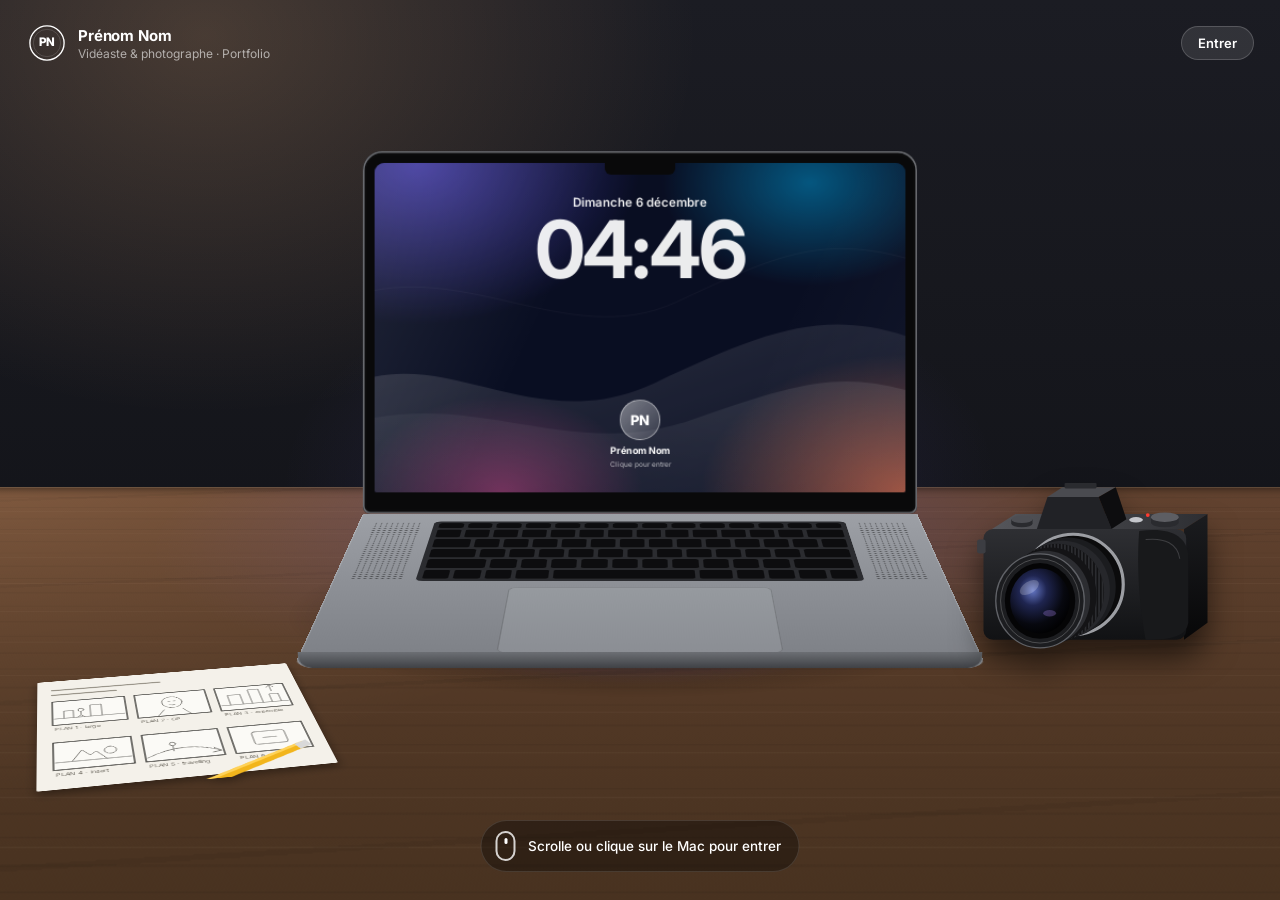
==== commit a3ce0f0d: "Scène d'arrivée MacBook, Lightroom (version normale) et coulisses - Arrivée : MacBook posé sur un bu" ====
--- a/portfolio/index.html
+++ b/portfolio/index.html
@@ -13,6 +13,86 @@
   <link rel="stylesheet" href="apps.css">
 </head>
 <body>
+
+  <!-- ============ ARRIVÉE : le MacBook posé sur la table ============ -->
+  <div id="landing" class="landing">
+    <div class="ld-scene" id="ldScene">
+      <div class="ld-wall"></div>
+      <div class="ld-desk"></div>
+      <div class="ld-rig" id="ldRig">
+        <i class="ld-glow"></i>
+        <i class="ld-shadow"></i>
+        <div class="ld-paper" aria-hidden="true">
+          <svg viewBox="0 0 300 210">
+            <rect x="6" y="6" width="288" height="198" rx="2" fill="#f4f1ea"/>
+            <path d="M22 26h120M22 36h70" stroke="#9b968b" stroke-width="2.4" stroke-linecap="round"/>
+            <g fill="#fbfaf6" stroke="#3b3a37" stroke-width="1.4">
+              <rect x="22" y="50" width="78" height="46"/><rect x="111" y="50" width="78" height="46"/><rect x="200" y="50" width="78" height="46"/>
+              <rect x="22" y="128" width="78" height="46"/><rect x="111" y="128" width="78" height="46"/><rect x="200" y="128" width="78" height="46"/>
+            </g>
+            <g fill="none" stroke="#55534e" stroke-width="1" stroke-linecap="round" opacity=".8">
+              <path d="M24 84h74M34 84v-14h10v14M62 84v-22h12v22"/><circle cx="52" cy="70" r="3"/><path d="M52 73v8M48 84l4-4 4 4"/>
+              <circle cx="150" cy="70" r="11"/><path d="M146 68h2M152 68h2M147 75q3 2 6 0M132 96l8-12M168 96l-8-12"/>
+              <path d="M202 86h74M212 86v-20h14v20M236 86v-28h12v28M258 86v-16h10v16M262 64v-12M258 56l4-5 4 5" />
+              <path d="M24 162h74M40 162l10-18 8 10 6-6 10 14"/><path d="M78 142a6 6 0 1 0 0.1 0"/>
+              <path d="M113 168q38-24 74-2"/><path d="M180 160l7 6-9 2"/><circle cx="140" cy="148" r="3"/><path d="M140 151v9"/>
+              <rect x="222" y="140" width="34" height="22" rx="3"/><path d="M232 151h14"/>
+            </g>
+            <g font-family="Inter,system-ui,sans-serif" font-size="7" fill="#6f6b62"><text x="24" y="106">PLAN 1 · large</text><text x="113" y="106">PLAN 2 · GP</text><text x="202" y="106">PLAN 3 · ensemble</text><text x="24" y="184">PLAN 4 · insert</text><text x="113" y="184">PLAN 5 · travelling</text><text x="202" y="184">PLAN 6 · fin</text></g>
+            <g transform="rotate(-24 210 196)"><rect x="128" y="190" width="150" height="10" rx="2" fill="#f2b51c"/><rect x="128" y="190" width="150" height="3.4" fill="#ffd257"/><rect x="268" y="190" width="14" height="10" fill="#d9d9d9"/><path d="M128 190l-16 5 16 5z" fill="#e8c9a3"/><path d="M116 193.8l-4 1.2 4 1.2z" fill="#333"/></g>
+          </svg>
+        </div>
+        <div class="ld-mac" id="ldMac" role="button" tabindex="0" aria-label="Allumer le MacBook et entrer dans le portfolio">
+          <div class="ld-tilt">
+            <div class="ld-lid"><div class="ld-screen" id="ldScreen"></div><i class="ld-notch"></i></div>
+            <div class="ld-base"><i class="ld-spk l"></i><div class="ld-kb" id="ldKb"></div><i class="ld-spk r"></i><i class="ld-pad"></i><i class="ld-edge"></i></div>
+          </div>
+        </div>
+        <div class="ld-cam" aria-hidden="true">
+          <svg viewBox="0 0 300 220">
+            <defs>
+              <linearGradient id="cbF" x1="0" y1="0" x2="0" y2="1"><stop offset="0" stop-color="#2e2f33"/><stop offset="1" stop-color="#111214"/></linearGradient>
+              <linearGradient id="cbT" x1="0" y1="0" x2="1" y2="0"><stop offset="0" stop-color="#55565b"/><stop offset="1" stop-color="#2d2e32"/></linearGradient>
+              <linearGradient id="cbS" x1="0" y1="0" x2="0" y2="1"><stop offset="0" stop-color="#1b1c1f"/><stop offset="1" stop-color="#070708"/></linearGradient>
+              <radialGradient id="cbG" cx=".38" cy=".34" r=".72"><stop offset="0" stop-color="#6476c4"/><stop offset=".32" stop-color="#1f2550"/><stop offset=".72" stop-color="#07080f"/><stop offset="1" stop-color="#000"/></radialGradient>
+              <pattern id="cbR" width="3.2" height="8" patternUnits="userSpaceOnUse"><rect width="1.5" height="8" fill="#2c2d31"/></pattern>
+            </defs>
+            <path d="M70 72L92 58H272L250 72Z" fill="url(#cbT)"/>
+            <path d="M250 72L272 58V160L250 176Z" fill="url(#cbS)"/>
+            <rect x="62" y="72" width="190" height="104" rx="9" fill="url(#cbF)"/>
+            <path d="M208 74C236 70 252 78 254 96V160C252 172 240 176 214 176C209 150 205 110 208 74Z" fill="#18191b"/>
+            <path d="M214 82C232 80 244 86 246 100" stroke="#6a6b70" stroke-opacity=".45" fill="none"/>
+            <path d="M112 72L122 42H170L182 72Z" fill="#212226"/>
+            <path d="M122 42L136 33H186L170 42Z" fill="#4a4b50"/>
+            <path d="M170 42L186 33L196 63L182 72Z" fill="#0d0d0f"/>
+            <rect x="138" y="29" width="30" height="5" rx="1" fill="#2a2b2f"/>
+            <path d="M219 61v5a13 4.5 0 0 0 26 0v-5" fill="#2a2b2f"/><ellipse cx="232" cy="61" rx="13" ry="4.5" fill="#5d5e63"/>
+            <ellipse cx="205" cy="63.5" rx="6.5" ry="2.6" fill="#c4c6cb"/><circle cx="216" cy="59" r="1.8" fill="#ff3b30"/>
+            <path d="M88 63v4a10 3.5 0 0 0 20 0v-4" fill="#2a2b2f"/><ellipse cx="98" cy="63" rx="10" ry="3.5" fill="#4d4e53"/>
+            <rect x="56" y="82" width="8" height="13" rx="2" fill="#3c3d42"/>
+            <circle cx="146" cy="124" r="47" fill="#0b0b0c" stroke="#9c9ea3" stroke-width="3"/>
+            <ellipse cx="141" cy="126.5" rx="45" ry="46.5" fill="#1b1c1f"/>
+            <ellipse cx="136" cy="129" rx="44.5" ry="46" fill="#26272b"/>
+            <ellipse cx="131" cy="131.5" rx="44" ry="45.5" fill="#121214"/>
+            <ellipse cx="131" cy="131.5" rx="44" ry="45.5" fill="url(#cbR)"/>
+            <ellipse cx="125" cy="134.5" rx="43" ry="45" fill="#141416"/>
+            <ellipse cx="120" cy="137" rx="42" ry="44.5" fill="#2c2d31"/>
+            <ellipse cx="115" cy="139.5" rx="41.5" ry="44" fill="#1c1d20" stroke="#606267" stroke-width="1.2"/>
+            <ellipse cx="115" cy="139.5" rx="37" ry="39.5" fill="none" stroke="#e8e8e8" stroke-opacity=".28" stroke-width=".8"/>
+            <ellipse cx="115" cy="139.5" rx="33" ry="35.5" fill="#050506"/>
+            <ellipse cx="115" cy="139.5" rx="28" ry="30.5" fill="url(#cbG)"/>
+            <ellipse cx="105" cy="127" rx="10" ry="5.5" fill="#fff" opacity=".2" transform="rotate(-32 105 127)"/>
+            <ellipse cx="124" cy="151" rx="6" ry="3" fill="#b38bff" opacity=".28"/>
+          </svg>
+        </div>
+      </div>
+    </div>
+    <div class="ld-ui">
+      <div class="ld-brand" id="ldBrand"></div>
+      <button class="ld-skip" id="ldSkip" type="button">Entrer</button>
+      <div class="ld-hint" id="ldHint"><span class="ld-mouse"><i></i></span><span>Scrolle ou clique sur le Mac pour entrer</span></div>
+    </div>
+  </div>
 
   <!-- ============ DÉMARRAGE ============ -->
   <div id="boot" class="boot" aria-hidden="true">
--- a/portfolio/style.css
+++ b/portfolio/style.css
@@ -63,6 +63,69 @@
 .btn:disabled { opacity: .45; pointer-events: none; }
 .btn.primary { background: linear-gradient(180deg, #3d9bff, #0a6cff); color: #fff; border-color: rgba(255,255,255,.2); box-shadow: 0 2px 8px rgba(10,108,255,.3); }
 .btn.sm { height: 26px; padding: 0 10px; font-size: 12px; border-radius: 7px; }
+
+/* ==================================================================
+   ARRIVÉE — le MacBook posé sur la table
+   ================================================================== */
+.landing { position: fixed; inset: 0; z-index: 9900; overflow: hidden; background: #0e0f13; color: #fff; touch-action: none; --hz: 60%; }
+.landing.out { opacity: 0; transition: opacity .5s ease; pointer-events: none; }
+.ld-scene { position: absolute; inset: 0; transform-origin: 0 0; }
+.landing.zooming .ld-scene { will-change: transform; }
+.ld-wall { position: absolute; inset: 0; background: radial-gradient(55% 60% at 16% 4%, rgba(255,186,120,.2), transparent 70%), radial-gradient(40% 35% at 50% var(--hz), rgba(120,100,255,.16), transparent 70%), linear-gradient(180deg, #1b1c23, #121318 70%); }
+.ld-desk { position: absolute; left: -40%; right: -40%; top: var(--hz); height: 160vh; transform-origin: 50% 0; transform: perspective(900px) rotateX(58deg);
+  background:
+    radial-gradient(28% 22% at 50% 4%, rgba(150,120,255,.22), transparent 70%),
+    radial-gradient(45% 40% at 22% 0%, rgba(255,190,130,.18), transparent 70%),
+    repeating-linear-gradient(180deg, rgba(0,0,0,.07) 0 1px, transparent 1px 7px, rgba(255,230,200,.035) 7px 8px, transparent 8px 19px, rgba(0,0,0,.05) 19px 21px, transparent 21px 37px),
+    repeating-linear-gradient(176deg, transparent 0 60px, rgba(0,0,0,.06) 60px 64px, transparent 64px 140px),
+    linear-gradient(180deg, #634330, #45301e 35%, #2c1d11);
+  box-shadow: inset 0 2px 0 rgba(255,220,180,.16), inset 0 10px 18px -8px rgba(0,0,0,.6); }
+.ld-rig { position: absolute; left: 0; top: 0; width: 1200px; height: 760px; transform-origin: 0 0; }
+.ld-glow { position: absolute; left: 330px; top: 430px; width: 540px; height: 160px; border-radius: 50%; background: radial-gradient(closest-side, rgba(140,110,255,.32), transparent); }
+.ld-shadow { position: absolute; left: 270px; top: 452px; width: 660px; height: 150px; border-radius: 50%; background: radial-gradient(closest-side, rgba(0,0,0,.6), transparent); }
+.ld-mac { position: absolute; left: 340px; top: 60px; width: 520px; height: 520px; perspective: 1700px; perspective-origin: 50% 30%; cursor: pointer; outline: none; }
+.ld-tilt { position: absolute; inset: 0; transform-style: preserve-3d; transform: rotateX(-12deg); transform-origin: 50% 70%; }
+.ld-lid { position: absolute; left: 0; top: 30px; width: 520px; height: 340px; padding: 11px 11px 20px; border-radius: 18px 18px 7px 7px; background: #09090a; box-shadow: inset 0 0 0 1.6px #6a6c71, inset 0 0 0 3.5px #0c0c0d; transform-origin: 50% 100%; transform: rotateX(12deg); }
+.ld-screen { position: relative; width: 100%; height: 100%; overflow: hidden; border-radius: 9px 9px 2px 2px; container-type: inline-size; background: #0b1028; }
+.ld-notch { position: absolute; left: 50%; top: 11px; width: 66px; height: 11px; margin-left: -33px; border-radius: 0 0 6px 6px; background: #09090a; }
+.ld-base { position: absolute; left: 0; top: 370px; width: 520px; height: 350px; border-radius: 4px 4px 18px 18px; transform-origin: 50% 0; transform: rotateX(90deg); transform-style: preserve-3d; background: linear-gradient(180deg, #9da0a6, #8a8d93 60%, #7c7f85); box-shadow: inset 0 0 0 1px rgba(255,255,255,.18); }
+.ld-kb { position: absolute; left: 70px; right: 70px; top: 22px; height: 150px; display: flex; flex-direction: column; gap: 4px; padding: 5px; border-radius: 6px; background: #2b2c30; }
+.ld-row { flex: 1; display: flex; gap: 4px; }
+.ld-row.fn { flex: .6; }
+.ld-row i { border-radius: 3px; background: #0d0d0f; box-shadow: inset 0 -1px 0 rgba(255,255,255,.07); }
+.ld-spk { position: absolute; top: 24px; width: 46px; height: 146px; background: radial-gradient(circle, rgba(0,0,0,.45) 0 .9px, transparent 1.2px) 0 0 / 5px 5px; }
+.ld-spk.l { left: 14px; } .ld-spk.r { right: 14px; }
+.ld-pad { position: absolute; left: 50%; top: 186px; width: 220px; height: 136px; margin-left: -110px; border-radius: 8px; background: linear-gradient(180deg, #969a9f, #8b8e94); box-shadow: inset 0 0 0 1px rgba(0,0,0,.18); }
+.ld-edge { position: absolute; left: 4px; right: 4px; bottom: 0; height: 13px; border-radius: 0 0 10px 10px; transform-origin: 50% 100%; transform: rotateX(-90deg); background: linear-gradient(180deg, #6c6f74, #3f4145); }
+.ld-mac:hover .ld-screen::after, .ld-mac:focus-visible .ld-screen::after { content: ""; position: absolute; inset: 0; background: rgba(255,255,255,.06); }
+.ld-cam { position: absolute; left: 860px; top: 372px; width: 300px; height: 220px; filter: drop-shadow(0 18px 14px rgba(0,0,0,.55)); }
+.ld-cam svg, .ld-paper svg { width: 100%; height: 100%; }
+.ld-paper { position: absolute; left: 30px; top: 470px; width: 300px; height: 210px; transform: perspective(700px) rotateX(52deg) rotateZ(-9deg); transform-origin: 50% 100%; filter: drop-shadow(0 6px 6px rgba(0,0,0,.35)); }
+.ld-narrow .ld-cam { left: 615px; top: 585px; width: 240px; height: 176px; }
+.ld-narrow .ld-paper { left: 318px; top: 612px; width: 262px; height: 184px; }
+/* écran : réplique de l'écran verrouillé */
+.lds-wp { position: absolute; inset: 0; background-size: cover; background-position: center; }
+.lds-wp svg { position: absolute; inset: 0; width: 100%; height: 100%; }
+.lds-lock { position: absolute; inset: 0; display: flex; flex-direction: column; align-items: center; padding-top: 6cqw; background: rgba(6,8,20,.28); text-align: center; }
+.lds-date { font-size: 2.3cqw; font-weight: 600; opacity: .92; }
+.lds-time { font-size: 15cqw; font-weight: 700; letter-spacing: -.04em; line-height: 1; color: rgba(255,255,255,.92); font-variant-numeric: tabular-nums; }
+.lds-user { margin-top: auto; margin-bottom: 4.5cqw; display: flex; flex-direction: column; align-items: center; gap: .8cqw; }
+.lds-av { width: 7.5cqw; height: 7.5cqw; border-radius: 50%; overflow: hidden; display: grid; place-items: center; font-size: 2.6cqw; font-weight: 800; background: linear-gradient(135deg, rgba(255,255,255,.42), rgba(255,255,255,.12)); border: 1px solid rgba(255,255,255,.4); }
+.lds-av img { width: 100%; height: 100%; object-fit: cover; }
+.lds-user b { font-size: 1.8cqw; } .lds-user small { font-size: 1.3cqw; opacity: .7; }
+.lds-glare { position: absolute; inset: 0; background: linear-gradient(115deg, rgba(255,255,255,.1), transparent 35%, transparent 70%, rgba(255,255,255,.04)); pointer-events: none; }
+/* interface */
+.ld-ui { position: absolute; inset: 0; pointer-events: none; }
+.ld-brand { position: absolute; left: 28px; top: 24px; display: flex; align-items: center; gap: 12px; }
+.ld-mono { width: 38px; height: 38px; } .ld-mono svg { width: 100%; height: 100%; }
+.ld-brand b { display: block; font-size: 15px; letter-spacing: -.01em; } .ld-brand small { font-size: 12px; opacity: .6; }
+.ld-skip { position: absolute; right: 26px; top: 26px; height: 34px; padding: 0 16px; border-radius: 17px; background: rgba(255,255,255,.1); border: 1px solid rgba(255,255,255,.18); color: #fff; font-size: 13px; font-weight: 600; cursor: pointer; pointer-events: auto; }
+.ld-skip:hover { background: rgba(255,255,255,.18); }
+.ld-hint { position: absolute; left: 50%; bottom: 28px; transform: translateX(-50%); display: flex; align-items: center; gap: 12px; padding: 10px 18px 10px 14px; border-radius: 26px; background: rgba(0,0,0,.35); border: 1px solid rgba(255,255,255,.12); font-size: 13.5px; font-weight: 500; white-space: nowrap; animation: fadeIn 1s .8s both; }
+.ld-mouse { position: relative; width: 20px; height: 30px; border-radius: 10px; border: 2px solid rgba(255,255,255,.8); }
+.ld-mouse i { position: absolute; left: 50%; top: 5px; width: 3px; height: 6px; margin-left: -1.5px; border-radius: 2px; background: #fff; animation: wheelDot 1.6s ease-in-out infinite; }
+@keyframes wheelDot { 0% { transform: translateY(0); opacity: 1; } 70% { transform: translateY(9px); opacity: 0; } 100% { transform: translateY(0); opacity: 0; } }
+@media (max-width: 760px) { .ld-hint { font-size: 12.5px; bottom: 22px; } .ld-brand { left: 16px; top: 16px; } .ld-skip { right: 14px; top: 18px; } }
 
 /* ---------- Démarrage ---------- */
 .boot { position: fixed; inset: 0; z-index: 9000; background: #000; color: #fff; display: flex; flex-direction: column; align-items: center; justify-content: center; gap: 56px; transition: opacity .7s ease, visibility .7s; cursor: pointer; }
@@ -88,6 +151,9 @@
 .lock-input:hover { background: rgba(255,255,255,.28); transform: scale(1.03); }
 .lock-dots { display: flex; gap: 5px; }
 .lock-dots i { width: 6px; height: 6px; border-radius: 50%; background: #fff; opacity: .85; }
+.lock.logging .lock-dots i { animation: dotIn .5s calc(var(--k, 0) * 55ms) both; }
+.lock-dots i:nth-child(2) { --k: 1; } .lock-dots i:nth-child(3) { --k: 2; } .lock-dots i:nth-child(4) { --k: 3; } .lock-dots i:nth-child(5) { --k: 4; } .lock-dots i:nth-child(6) { --k: 5; } .lock-dots i:nth-child(7) { --k: 6; } .lock-dots i:nth-child(8) { --k: 7; }
+@keyframes dotIn { from { opacity: 0; transform: scale(.3); } }
 .lock-go { width: 24px; height: 24px; border-radius: 50%; display: grid; place-items: center; background: rgba(255,255,255,.3); }
 .lock-go svg { width: 14px; height: 14px; }
 .lock-hint { font-size: 12.5px; opacity: .65; }
@@ -104,15 +170,17 @@
 .dim { position: fixed; inset: 0; background: #000; opacity: 0; pointer-events: none; z-index: 9500; transition: opacity .2s; }
 
 /* entrée en scène du bureau */
-.menubar, .dock-wrap, .dicon, .wg, .sticky { opacity: 0; }
+.menubar, .dock-wrap, .dicon, .wg, .sticky, .pola { opacity: 0; }
 .desktop.ready .menubar { animation: mbIn .6s .1s var(--out) both; }
 .desktop.ready .dock-wrap { animation: dockIn .8s .2s var(--spring) both; }
+.desktop.ready .pola { animation: polaIn .7s calc(.5s + var(--i) * 90ms) var(--out) both; }
 .desktop.ready .dicon { animation: iconIn .5s calc(.35s + var(--i) * 50ms) var(--spring) both; }
 .desktop.ready .wg { animation: wgIn .6s calc(.25s + var(--i) * 70ms) var(--out) both; }
 .desktop.ready .sticky { animation: stIn .7s .8s var(--spring) both; }
 @keyframes mbIn { from { opacity: 0; transform: translateY(-100%); } to { opacity: 1; transform: none; } }
 @keyframes dockIn { from { opacity: 0; transform: translateY(130%); } to { opacity: 1; transform: none; } }
 @keyframes iconIn { from { opacity: 0; transform: translateY(-12px) scale(.75); } to { opacity: 1; transform: none; } }
+@keyframes polaIn { from { opacity: 0; transform: translateY(-30px) rotate(calc(var(--r) * 3)) scale(1.06); } to { opacity: 1; transform: rotate(var(--r)); } }
 @keyframes wgIn { from { opacity: 0; transform: scale(.92); } to { opacity: 1; transform: none; } }
 @keyframes stIn { from { opacity: 0; transform: translateY(-16px) rotate(-6deg); } to { opacity: 1; transform: rotate(-1.5deg); } }
 
@@ -160,9 +228,9 @@
 .select-rect { position: absolute; z-index: 11; display: none; border: 1px solid rgba(255,255,255,.6); background: rgba(255,255,255,.12); border-radius: 3px; pointer-events: none; }
 
 /* ---------- Widgets ---------- */
-.widgets { position: absolute; z-index: 9; left: 22px; top: calc(var(--mb) + 18px); width: 344px; display: grid; grid-template-columns: 164px 164px; grid-auto-rows: 164px; gap: 16px; }
+.widgets { position: absolute; z-index: 12; left: 22px; top: calc(var(--mb) + 18px); width: 344px; display: grid; grid-template-columns: 164px 164px; grid-auto-rows: 164px; gap: 16px; }
 .wg { position: relative; overflow: hidden; border-radius: 22px; color: #fff; text-align: left; background: rgba(22,22,30,.5); border: 1px solid rgba(255,255,255,.14); box-shadow: 0 10px 30px rgba(0,0,0,.22), inset 0 1px 0 rgba(255,255,255,.12); contain: layout paint; }
-html[data-theme="light"] .wg:not(.wg-reel):not(.wg-photos):not(.wg-notes) { background: rgba(255,255,255,.72); color: #1d1d1f; border-color: rgba(255,255,255,.7); }
+html[data-theme="light"] .wg:not(.wg-notes) { background: rgba(255,255,255,.72); color: #1d1d1f; border-color: rgba(255,255,255,.7); }
 button.wg { cursor: pointer; transition: transform .25s var(--spring); }
 button.wg:hover { transform: scale(1.02); }
 button.wg:active { transform: scale(.98); }
@@ -189,33 +257,7 @@
 .wp-btn svg { width: 14px; height: 14px; }
 .wp-ic { width: 18px; height: 18px; } .wp-ic svg { width: 100%; height: 100%; }
 
-.wg-reel { padding: 0; border: 0; background: #000; }
-.wr-media { position: absolute; inset: 0; }
-.wr-media video, .wr-media .poster { width: 100%; height: 100%; object-fit: cover; }
-.wr-over { position: absolute; left: 0; right: 0; bottom: 0; padding: 40px 16px 14px; background: linear-gradient(transparent, rgba(0,0,0,.65)); display: flex; flex-direction: column; gap: 1px; }
-.wr-kicker { display: flex; align-items: center; gap: 5px; font-size: 10px; font-weight: 800; letter-spacing: .12em; opacity: .8; }
-.wr-kicker svg { width: 13px; height: 13px; }
-.wr-over b { font-size: 18px; letter-spacing: -.01em; }
-.wr-over small { font-size: 11.5px; opacity: .75; }
-.wr-play { position: absolute; right: 14px; bottom: 16px; width: 40px; height: 40px; border-radius: 50%; display: grid; place-items: center; background: rgba(255,255,255,.92); color: #111; box-shadow: 0 6px 18px rgba(0,0,0,.3); }
-.wr-play svg { width: 18px; height: 18px; margin-left: 2px; }
-
-.wg-clock { display: grid; place-items: center; padding-bottom: 14px; }
-.clock { position: relative; width: 124px; height: 124px; border-radius: 50%; background: #fff; box-shadow: inset 0 0 0 1px rgba(0,0,0,.06); }
-html[data-theme="dark"] .clock { background: #1c1c1e; box-shadow: inset 0 0 0 1px rgba(255,255,255,.08); }
-.ck-ticks i { position: absolute; left: 50%; top: 4px; width: 2px; height: 6px; margin-left: -1px; border-radius: 1px; background: #8e8e93; transform-origin: 1px 58px; }
-.clock > span { position: absolute; font-size: 13px; font-weight: 600; color: #1d1d1f; }
-html[data-theme="dark"] .clock > span { color: #f5f5f7; }
-.clock .n0 { top: 11px; left: 50%; transform: translateX(-50%); } .clock .n1 { right: 13px; top: 50%; transform: translateY(-50%); }
-.clock .n2 { bottom: 10px; left: 50%; transform: translateX(-50%); } .clock .n3 { left: 14px; top: 50%; transform: translateY(-50%); }
-.hand { position: absolute; left: 50%; bottom: 50%; transform-origin: 50% 100%; border-radius: 3px; animation: spin linear infinite; will-change: transform; }
-.hand.hr { width: 4px; height: 30px; margin-left: -2px; background: #1d1d1f; animation-duration: 43200s; }
-.hand.mn { width: 3px; height: 44px; margin-left: -1.5px; background: #1d1d1f; animation-duration: 3600s; }
-html[data-theme="dark"] .hand.hr, html[data-theme="dark"] .hand.mn { background: #f5f5f7; }
-.hand.sc { width: 1.5px; height: 50px; margin-left: -.75px; background: #ff9f0a; animation-duration: 60s; animation-timing-function: steps(60); }
-.ck-pin { position: absolute; left: 50%; top: 50%; width: 7px; height: 7px; margin: -3.5px 0 0 -3.5px; border-radius: 50%; background: #ff9f0a; box-shadow: 0 0 0 1.5px #fff; }
-@keyframes spin { from { transform: rotate(0deg); } to { transform: rotate(360deg); } }
-.wc-city { position: absolute; bottom: 9px; left: 0; right: 0; text-align: center; font-size: 11px; font-weight: 600; opacity: .7; }
+
 
 .wg-cal { padding: 13px 13px 10px; display: flex; flex-direction: column; }
 .wcal-h b { font-size: 11px; font-weight: 800; letter-spacing: .04em; color: #ff453a; }
@@ -224,12 +266,6 @@
 .wcal-g span { height: 16px; line-height: 16px; border-radius: 50%; width: 16px; margin: 0 auto; }
 .wcal-g .today { background: #ff453a; color: #fff; }
 
-.wg-photos { padding: 0; border: 0; background: #111; }
-.wph-slide { position: absolute; inset: 0; opacity: 0; transition: opacity 1.1s ease; }
-.wph-slide.on { opacity: 1; }
-.wph-slide .poster { width: 100%; height: 100%; }
-.wph-tag { position: absolute; left: 10px; bottom: 10px; display: flex; align-items: center; gap: 5px; padding: 4px 9px; border-radius: 999px; font-size: 10.5px; font-weight: 700; background: rgba(0,0,0,.45); }
-.wph-tag svg { width: 12px; height: 12px; fill: #ff375f; stroke: #ff375f; }
 
 .wg-notes { padding: 0; display: flex; flex-direction: column; background: #fff; color: #1d1d1f; border-color: rgba(255,255,255,.6); }
 html[data-theme="dark"] .wg-notes { background: #1c1c1e; color: #f5f5f7; border-color: rgba(255,255,255,.1); }
@@ -240,8 +276,21 @@
 .wn-b small { font-size: 11px; line-height: 1.35; opacity: .6; display: -webkit-box; -webkit-line-clamp: 4; -webkit-box-orient: vertical; overflow: hidden; }
 .wn-f { padding: 6px 12px 10px; font-size: 10.5px; font-weight: 600; opacity: .5; }
 
+/* tirages photo posés sur le bureau (photos de moi au travail) */
+.polas { position: absolute; inset: 0; z-index: 11; pointer-events: none; }
+.pola { position: absolute; width: var(--pw, 190px); padding: 9px 9px 0; background: #fbfbf8; border-radius: 2px; box-shadow: 0 1px 2px rgba(0,0,0,.25), 0 14px 30px rgba(0,0,0,.32); transform: rotate(var(--r)); pointer-events: auto; cursor: pointer; touch-action: none; transition: box-shadow .2s; }
+.pola:hover { box-shadow: 0 1px 2px rgba(0,0,0,.25), 0 22px 44px rgba(0,0,0,.4); }
+.pola.dragging { z-index: 50 !important; will-change: transform; cursor: grabbing; }
+.pola:focus-visible { outline: 3px solid var(--accent); outline-offset: 3px; }
+.pola-img { aspect-ratio: 1; overflow: hidden; background: #1c1c1e; }
+.pola-img img { width: 100%; height: 100%; object-fit: cover; }
+.pola-ph { width: 100%; height: 100%; display: flex; flex-direction: column; align-items: center; justify-content: center; gap: 6px; color: rgba(255,255,255,.55); background: repeating-linear-gradient(135deg, #26262a 0 10px, #2d2d32 10px 20px); }
+.pola-ph svg { width: 30%; height: auto; }
+.pola-ph small { font-size: 11px; font-weight: 600; letter-spacing: .02em; }
+.pola figcaption { height: 38px; display: flex; align-items: center; justify-content: center; font-family: "Marker Felt", "Segoe Print", "Comic Sans MS", var(--font); font-size: 15px; color: #33302a; white-space: nowrap; overflow: hidden; }
+
 /* pense-bête (Stickies) */
-.sticky { position: absolute; z-index: 9; left: 392px; top: calc(var(--mb) + 26px); width: 214px; padding: 0 16px 14px; background: linear-gradient(180deg, #fff7a8, #fdec6f); color: #3b3104; font-family: "Marker Felt", "Comic Sans MS", "Segoe Print", var(--font); font-size: 14.5px; line-height: 1.35; box-shadow: 0 14px 30px rgba(0,0,0,.28); transform: rotate(-1.5deg); border-radius: 2px; }
+.sticky { position: absolute; z-index: 12; left: 392px; top: calc(var(--mb) + 26px); width: 214px; padding: 0 16px 14px; background: linear-gradient(180deg, #fff7a8, #fdec6f); color: #3b3104; font-family: "Marker Felt", "Comic Sans MS", "Segoe Print", var(--font); font-size: 14.5px; line-height: 1.35; box-shadow: 0 14px 30px rgba(0,0,0,.28); transform: rotate(-1.5deg); border-radius: 2px; }
 .sticky p + p { margin-top: 7px; }
 .sticky a { text-decoration: underline; color: #0b5bd3; }
 .st-bar { height: 20px; margin: 0 -16px 8px; background: rgba(0,0,0,.06); display: flex; align-items: center; padding: 0 6px; cursor: grab; touch-action: none; }
@@ -405,7 +454,6 @@
 .po-sub { position: absolute; left: 7%; bottom: 6%; color: rgba(255,255,255,.75); font-size: clamp(6px, 4cqw, 15px); font-weight: 600; letter-spacing: .04em; text-transform: uppercase; white-space: nowrap; }
 
 /* ---------- Responsive ---------- */
-@media (max-height: 720px) { .widgets > :nth-child(n+5) { display: none; } }
 @media (max-height: 560px) { .widgets > :nth-child(n+3) { display: none; } }
 @media (max-width: 1180px) { .sticky { display: none; } }
 @media (max-width: 960px) { .widgets > :nth-child(n+3) { display: none; } }
@@ -417,9 +465,8 @@
   .win { left: 6px !important; top: calc(var(--mb) + 6px) !important; width: calc(100vw - 12px) !important; height: calc(100% - var(--mb) - 90px) !important; }
   .win-resize { display: none; }
   .widgets { left: 10px; right: 10px; top: calc(var(--mb) + 10px); width: auto; grid-template-columns: 1fr; grid-auto-rows: auto; gap: 10px; }
-  .widgets > :nth-child(n+3) { display: none; }
+  .widgets > :nth-child(n+2) { display: none; }
   .wg-m { grid-column: auto; }
-  .wg-reel { height: 120px; }
   .wg-prof { padding: 12px 14px; }
   .dock-wrap { bottom: 6px; padding: 0 6px; }
   .dock { height: 58px; gap: 3px; padding: 7px; max-width: 100%; overflow-x: auto; scrollbar-width: none; }
--- a/portfolio/apps.css
+++ b/portfolio/apps.css
@@ -418,6 +418,140 @@
 @keyframes caPart { 0% { opacity: 0; transform: scale(.4); } 30% { opacity: .9; } 100% { opacity: 0; transform: translateY(-30px) scale(1.4); } }
 
 /* ==================================================================
+   LIGHTROOM — application Lightroom
+   ================================================================== */
+.win-lrn { background: #1b1b1b; }
+.lrn { --ln-bg: #1b1b1b; --ln-pnl: #252525; --ln-hd: #2c2c2c; --ln-line: #333; --ln-tx: #e3e3e3; --ln-tx2: #a8a8a8; --ln-acc: #378ef0; display: flex; flex-direction: column; min-height: 0; background: var(--ln-bg); color: var(--ln-tx); font-size: 12px; position: relative; }
+.ln-top { flex: none; height: 48px; display: flex; align-items: center; gap: 10px; padding: 0 12px 0 16px; background: #202020; border-bottom: 1px solid #111; white-space: nowrap; overflow: hidden; }
+.ln-top .tl-slot { margin-right: 6px; }
+.ln-ib { width: 32px; height: 30px; display: grid; place-items: center; border-radius: 6px; color: #cfcfcf; cursor: pointer; flex: none; }
+.ln-ib:hover { background: #333; }
+.ln-ib svg { width: 18px; height: 18px; }
+.ln-sync { color: var(--ln-acc); cursor: default; }
+.ln-title { display: flex; align-items: baseline; gap: 8px; min-width: 0; overflow: hidden; }
+.ln-title b { font-size: 15px; font-weight: 700; }
+.ln-title small { color: var(--ln-tx2); font-size: 12px; }
+.ln-search { display: flex; align-items: center; gap: 6px; height: 30px; width: 240px; margin-left: 16px; padding: 0 10px; border-radius: 15px; background: #2e2e2e; border: 1px solid #3a3a3a; color: var(--ln-tx2); }
+.ln-search svg { width: 14px; height: 14px; } .ln-search input { flex: 1; min-width: 0; background: none; border: 0; outline: 0; font-size: 12.5px; }
+.ln-sp { flex: 1; }
+.ln-av { width: 28px; height: 28px; border-radius: 50%; overflow: hidden; display: grid; place-items: center; background: #6a5cff; font-size: 11px; font-weight: 700; flex: none; }
+.ln-av img { width: 100%; height: 100%; object-fit: cover; }
+.ln-main { flex: 1; min-height: 0; display: flex; }
+.ln-rail { width: 54px; flex: none; display: flex; flex-direction: column; align-items: center; gap: 6px; padding-top: 10px; background: #202020; border-right: 1px solid #111; }
+.ln-add { width: 34px; height: 34px; border-radius: 50%; display: grid; place-items: center; background: var(--ln-acc); color: #fff; margin-bottom: 8px; cursor: pointer; }
+.ln-add svg { width: 18px; height: 18px; }
+.ln-rb { width: 38px; height: 36px; display: grid; place-items: center; border-radius: 8px; color: #b5b5b5; cursor: pointer; }
+.ln-rb svg { width: 20px; height: 20px; }
+.ln-rb.on { background: #383838; color: #fff; }
+.ln-side { width: 220px; flex: none; overflow: auto; padding: 10px 8px; background: var(--ln-pnl); border-right: 1px solid #111; }
+.lrn.no-side .ln-side { display: none; }
+.ln-sh { display: flex; justify-content: space-between; align-items: center; padding: 8px 8px 6px; font-size: 13px; font-weight: 700; }
+.ln-sh span svg { width: 14px; height: 14px; color: var(--ln-tx2); }
+.ln-si { width: 100%; display: flex; align-items: center; gap: 10px; height: 32px; padding: 0 8px; border-radius: 6px; text-align: left; color: var(--ln-tx); cursor: pointer; }
+.ln-si:hover, .ln-al:hover { background: #303030; }
+.ln-si svg { width: 17px; height: 17px; color: var(--ln-tx2); flex: none; }
+.ln-si span { flex: 1; } .ln-si em, .ln-al em { font-style: normal; color: var(--ln-tx2); font-size: 11.5px; }
+.ln-albs { display: flex; flex-direction: column; gap: 2px; }
+.ln-al { width: 100%; display: flex; align-items: center; gap: 10px; padding: 5px 8px; border-radius: 6px; text-align: left; color: var(--ln-tx); cursor: pointer; }
+.ln-al.on { background: #3a3a3a; }
+.ln-alth { width: 36px; height: 36px; border-radius: 4px; overflow: hidden; flex: none; }
+.ln-aln { flex: 1; white-space: nowrap; overflow: hidden; text-overflow: ellipsis; }
+.ln-center { flex: 1; min-width: 0; display: flex; flex-direction: column; background: var(--ln-bg); }
+.ln-stage { position: relative; flex: 1; min-height: 0; display: flex; align-items: center; justify-content: center; gap: 12px; padding: 18px 20px; overflow: hidden; }
+.ln-half { position: relative; display: flex; align-items: center; justify-content: center; }
+.ln-before { display: none; }
+.lrn.ba .ln-before { display: flex; }
+.ln-img { position: relative; overflow: hidden; background: #111; }
+.ln-pic, .ln-img > img, .ln-img > .poster { position: absolute; inset: 0; width: 100%; height: 100%; }
+.ln-pic img, .ln-pic .poster, .ln-img > img { width: 100%; height: 100%; object-fit: cover; display: block; }
+.ln-img.flat > * { filter: contrast(.86) saturate(.72) brightness(1.05); }
+.ln-warm, .ln-tint { position: absolute; inset: 0; mix-blend-mode: soft-light; opacity: 0; pointer-events: none; }
+.ln-tag { display: none; position: absolute; top: -16px; left: 0; font-size: 11px; color: #ccc; }
+.lrn.ba .ln-tag { display: block; }
+.ln-film { flex: none; height: 76px; display: flex; gap: 6px; padding: 6px 12px; overflow-x: auto; background: #1f1f1f; border-top: 1px solid #111; }
+.ln-th { flex: none; height: 100%; aspect-ratio: 1; border-radius: 3px; overflow: hidden; opacity: .7; cursor: pointer; }
+.ln-th img, .ln-th .poster { width: 100%; height: 100%; object-fit: cover; }
+.ln-th.on { opacity: 1; outline: 2px solid var(--ln-acc); outline-offset: -2px; }
+.ln-bar { flex: none; height: 42px; display: flex; align-items: center; justify-content: space-between; gap: 10px; padding: 0 12px; background: #202020; border-top: 1px solid #111; }
+.ln-views, .ln-br { display: flex; align-items: center; gap: 4px; }
+.ln-views button, .ln-br button { width: 32px; height: 28px; display: grid; place-items: center; border-radius: 6px; color: #b5b5b5; cursor: pointer; }
+.ln-views button svg, .ln-br button svg { width: 18px; height: 18px; }
+.ln-views button.on, .ln-br button.on { background: #383838; color: #fff; }
+.ln-rate { display: flex; align-items: center; gap: 14px; color: #6f6f6f; }
+.ln-stars { display: flex; gap: 2px; } .ln-stars svg { width: 14px; height: 14px; }
+.ln-flag svg { width: 15px; height: 15px; }
+.ln-fit { display: flex; align-items: center; gap: 4px; color: var(--ln-tx2); margin-left: 6px; } .ln-fit svg { width: 10px; height: 10px; }
+.ln-panel { width: 300px; flex: none; display: flex; flex-direction: column; min-height: 0; background: var(--ln-pnl); border-left: 1px solid #111; }
+.ln-ph { flex: none; display: flex; align-items: center; justify-content: space-between; height: 44px; padding: 0 14px; font-size: 14px; }
+.ln-phb { display: flex; gap: 6px; }
+.ln-phb button { height: 26px; padding: 0 12px; border-radius: 13px; border: 1px solid #4a4a4a; color: #e6e6e6; font-size: 12px; cursor: pointer; }
+.ln-phb button:hover { background: #333; }
+.ln-phb button.on { background: #e6e6e6; color: #1b1b1b; border-color: #e6e6e6; }
+.ln-histo { flex: none; height: 74px; margin: 0 14px 6px; border-radius: 4px; background: #1b1b1b; overflow: hidden; }
+.ln-histo svg { width: 100%; height: 100%; } .ln-histo path { mix-blend-mode: screen; }
+.ln-prof { flex: none; display: flex; align-items: center; gap: 8px; padding: 6px 14px 10px; color: var(--ln-tx2); border-bottom: 1px solid var(--ln-line); }
+.ln-prof b { flex: 1; display: flex; align-items: center; justify-content: space-between; padding: 4px 8px; border-radius: 4px; background: #2e2e2e; color: var(--ln-tx); font-weight: 400; }
+.ln-prof b svg { width: 10px; height: 10px; } .ln-prof > svg { width: 16px; height: 16px; }
+.ln-scroll { flex: 1; min-height: 0; overflow: auto; }
+.ln-grp { border-bottom: 1px solid var(--ln-line); padding-bottom: 8px; }
+.ln-grp > h4 { display: flex; align-items: center; gap: 6px; height: 38px; padding: 0 14px; font-size: 13px; cursor: pointer; }
+.ln-chev svg { width: 12px; height: 12px; color: var(--ln-tx2); transition: transform .15s; }
+.ln-grp.closed .ln-chev svg { transform: rotate(-90deg); }
+.ln-grp.closed { padding-bottom: 0; }
+.ln-grp.closed > :not(h4) { display: none; }
+.ln-eye { margin-left: auto; color: var(--ln-tx2); } .ln-eye svg { width: 15px; height: 15px; }
+.ln-wb { display: flex; align-items: center; gap: 8px; padding: 2px 14px 8px; color: var(--ln-tx2); }
+.ln-wb b { flex: 1; display: flex; align-items: center; justify-content: space-between; padding: 4px 8px; border-radius: 4px; background: #2e2e2e; color: var(--ln-tx); font-weight: 400; }
+.ln-wb b svg { width: 10px; height: 10px; } .ln-wb > svg { width: 16px; height: 16px; }
+.ln-sl { padding: 3px 14px 5px; }
+.ln-slh { display: flex; align-items: center; justify-content: space-between; margin-bottom: 2px; }
+.ln-sll { color: #d0d0d0; cursor: default; }
+.ln-val { width: 52px; height: 20px; padding: 0 6px; border-radius: 3px; border: 1px solid #3c3c3c; background: #1f1f1f; color: #e6e6e6; font-size: 11px; text-align: right; outline: none; pointer-events: none; }
+.ln-sl input[type=range] { -webkit-appearance: none; appearance: none; width: 100%; height: 14px; background: transparent; cursor: pointer; }
+.ln-sl input[type=range]::-webkit-slider-runnable-track { height: 2px; border-radius: 1px; background: #5c5c5c; }
+.ln-sl input[type=range]::-moz-range-track { height: 2px; border-radius: 1px; background: #5c5c5c; }
+.ln-sl input.g-temp::-webkit-slider-runnable-track { background: linear-gradient(90deg, #3d7bd9, #dcdcdc 50%, #e2c23b); }
+.ln-sl input.g-tint::-webkit-slider-runnable-track { background: linear-gradient(90deg, #3bb54a, #dcdcdc 50%, #c43bc4); }
+.ln-sl input.g-sat::-webkit-slider-runnable-track { background: linear-gradient(90deg, #8a8a8a, #c0605a 50%, #e8b13b); }
+.ln-sl input.g-temp::-moz-range-track { background: linear-gradient(90deg, #3d7bd9, #dcdcdc 50%, #e2c23b); }
+.ln-sl input.g-tint::-moz-range-track { background: linear-gradient(90deg, #3bb54a, #dcdcdc 50%, #c43bc4); }
+.ln-sl input.g-sat::-moz-range-track { background: linear-gradient(90deg, #8a8a8a, #c0605a 50%, #e8b13b); }
+.ln-sl input[type=range]::-webkit-slider-thumb { -webkit-appearance: none; width: 12px; height: 12px; margin-top: -5px; border-radius: 50%; background: #f2f2f2; box-shadow: 0 0 0 1px rgba(0,0,0,.4); }
+.ln-sl input[type=range]::-moz-range-thumb { width: 12px; height: 12px; border: 0; border-radius: 50%; background: #f2f2f2; }
+.ln-sl:hover .ln-sll { color: #fff; }
+.ln-sub { margin: 6px 14px 0; height: 26px; padding: 0 12px; border-radius: 13px; border: 1px solid #4a4a4a; color: #ddd; font-size: 11.5px; cursor: pointer; }
+.ln-pfoot { flex: none; display: flex; gap: 8px; padding: 10px 14px; border-top: 1px solid var(--ln-line); }
+.ln-pfoot button { flex: 1; height: 28px; border-radius: 14px; border: 1px solid #4a4a4a; color: #e6e6e6; cursor: pointer; }
+.ln-pfoot button:hover { background: #333; }
+.ln-ptabs { flex: none; display: flex; gap: 4px; padding: 0 14px 10px; }
+.ln-ptabs span { padding: 4px 10px; border-radius: 13px; color: var(--ln-tx2); }
+.ln-ptabs span.on { background: #3a3a3a; color: #fff; }
+.ln-pgh { padding: 10px 14px 6px; font-weight: 700; }
+.ln-pgrid { display: grid; grid-template-columns: 1fr 1fr; gap: 10px; padding: 0 14px 6px; }
+.ln-pc { display: flex; flex-direction: column; gap: 5px; text-align: left; color: var(--ln-tx); font-size: 11.5px; cursor: pointer; }
+.ln-pth { position: relative; aspect-ratio: 3 / 2; border-radius: 4px; overflow: hidden; }
+.ln-pth img, .ln-pth .poster { width: 100%; height: 100%; object-fit: cover; }
+.ln-pth i { position: absolute; inset: 0; mix-blend-mode: soft-light; }
+.ln-pc.on .ln-pth { outline: 2px solid var(--ln-acc); outline-offset: 1px; }
+.ln-info { padding: 0 14px 14px; display: flex; flex-direction: column; gap: 10px; }
+.ln-ir span { display: block; font-size: 11px; color: var(--ln-tx2); margin-bottom: 2px; }
+.ln-ir b { font-weight: 400; } .ln-ir p { line-height: 1.5; color: #d6d6d6; }
+.ln-kw { display: flex; flex-wrap: wrap; gap: 4px; } .ln-kw i { font-style: normal; padding: 2px 8px; border-radius: 10px; background: #3a3a3a; font-size: 11px; }
+.ln-empty { padding: 20px 14px; color: var(--ln-tx2); line-height: 1.5; }
+.ln-tools { width: 48px; flex: none; display: flex; flex-direction: column; align-items: center; gap: 4px; padding: 10px 0; background: #202020; border-left: 1px solid #111; }
+.ln-tools button { width: 36px; height: 34px; display: grid; place-items: center; border-radius: 8px; color: #b5b5b5; cursor: pointer; }
+.ln-tools button svg { width: 19px; height: 19px; }
+.ln-tools button:hover { background: #303030; }
+.ln-tools button.on { background: #3d3d3d; color: #fff; }
+.ln-tsep { width: 24px; height: 1px; background: #3a3a3a; margin: 4px 0; }
+.ln-tsp { flex: 1; }
+.sp-adobe.sp-lr { background: #001e36; } .sp-adobe.sp-lr .sp-art { background: radial-gradient(80% 90% at 85% 20%, #31a8ff77, transparent 60%), radial-gradient(70% 80% at 60% 100%, #9b5cff44, transparent 60%), linear-gradient(135deg, #001e36, #00284a); }
+.sp-adobe.sp-lr .sp-bar i { color: #31a8ff; }
+/* Photoshop : calque d'arrière-plan blanc des affiches */
+.ps-bgl { background: #fff; }
+.ps-after.no-title .po-txt, .ps-after.no-title .po-sub { opacity: 0; }
+
+/* ==================================================================
    PHOTOSHOP
    ================================================================== */
 .win-ps { background: #2b2b2b; }
@@ -942,6 +1076,27 @@
 .kshow-prog i { display: block; height: 100%; background: linear-gradient(90deg, #6a5cff, #ff6a8a); transform-origin: left; transition: transform .4s var(--out); }
 
 /* ==================================================================
+   COULISSES (visionneuse façon Aperçu)
+   ================================================================== */
+.cl { display: flex; min-height: 0; background: var(--win-bg); }
+.cl-side { width: 150px; flex: none; overflow: auto; padding: 12px 18px; display: flex; flex-direction: column; gap: 14px; background: var(--side-bg); border-right: 1px solid var(--line); }
+.cl-th { position: relative; display: flex; flex-direction: column; align-items: center; gap: 4px; cursor: pointer; }
+.cl-th img, .cl-th .pola-ph { width: 100%; aspect-ratio: 1; object-fit: cover; border-radius: 3px; box-shadow: 0 0 0 1px var(--line); }
+.cl-th .pola-ph small { display: none; }
+.cl-th span { font-size: 11px; color: var(--text-3); }
+.cl-th.on img, .cl-th.on .pola-ph { box-shadow: 0 0 0 3px var(--accent); }
+.cl-main { position: relative; flex: 1; min-width: 0; display: flex; flex-direction: column; background: #161618; }
+html[data-theme="light"] .cl-main { background: #ececec; }
+.cl-stage { flex: 1; min-height: 0; display: flex; align-items: center; justify-content: center; padding: 22px; }
+.cl-big { max-width: 100%; max-height: 100%; object-fit: contain; box-shadow: 0 10px 30px rgba(0,0,0,.35); }
+.cl-stage .pola-ph.cl-big { width: min(100%, 420px); aspect-ratio: 1; height: auto; }
+.cl-nav { position: absolute; top: 50%; width: 38px; height: 38px; margin-top: -40px; border-radius: 50%; display: grid; place-items: center; color: #fff; background: rgba(0,0,0,.35); cursor: pointer; opacity: 0; transition: opacity .2s; }
+.cl-main:hover .cl-nav { opacity: 1; }
+.cl-nav svg { width: 18px; height: 18px; } .cl-nav.l { left: 12px; } .cl-nav.r { right: 12px; }
+.cl-cap { flex: none; display: flex; justify-content: space-between; align-items: center; gap: 12px; padding: 10px 16px; font-size: 13px; color: var(--text-2); border-top: 1px solid var(--line); background: var(--win-bg); }
+.cl-cap b { color: var(--text); font-weight: 600; }
+
+/* ==================================================================
    À PROPOS, CV, CORBEILLE
    ================================================================== */
 .win-about .win-titlebar { border-bottom: 0; background: var(--win-bg); }
@@ -990,6 +1145,7 @@
   .rv-main { grid-template-columns: 230px minmax(0, 1fr) 260px; }
   .rv-bins { display: none; }
   .ae-main { grid-template-columns: 220px minmax(0, 1fr) 200px; }
+  .ln-side { width: 190px; } .ln-panel { width: 270px; }
   .kn-insp { display: none; }
 }
 .win:not(.maxed) .hide-m { display: none; }
@@ -1019,6 +1175,7 @@
   .ae-main { flex: none; grid-template-columns: 1fr; height: 280px; }
   .ae-tl { flex: none; height: 230px; }
   .ae-left { min-width: 0; width: 52%; } .ae-cols, .ae-ly { grid-template-columns: 20px 10px minmax(0, 1fr); } .c-num, .c-sw, .c-mode, .c-par, .ae-ls, .ae-fr { display: none; }
+  .ln-side, .ln-panel, .ln-rail, .ln-tools, .ln-rate { display: none; } .ln-film { height: 62px; }
   .ps-tools, .ps-icol, .ps-panels, .ps-opts > *:not(.tl-slot):not(.ps-share):not(.ps-home) { display: none; }
   .ps-opts { justify-content: space-between; }
   .cva-rail, .cva-ctx, .cva-ur, .cva-title { display: none; }
@@ -1030,4 +1187,5 @@
   .kn-nav, .kn-tools .kn-g:last-child { display: none; }
   .kn-tools { justify-content: center; }
   .pv-page { padding: 22px; } .cv-cols { grid-template-columns: 1fr; }
+  .cl { flex-direction: column-reverse; } .cl-side { width: auto; flex-direction: row; overflow-x: auto; border-right: 0; border-top: 1px solid var(--line); padding: 10px; } .cl-th { width: 64px; flex: none; }
 }
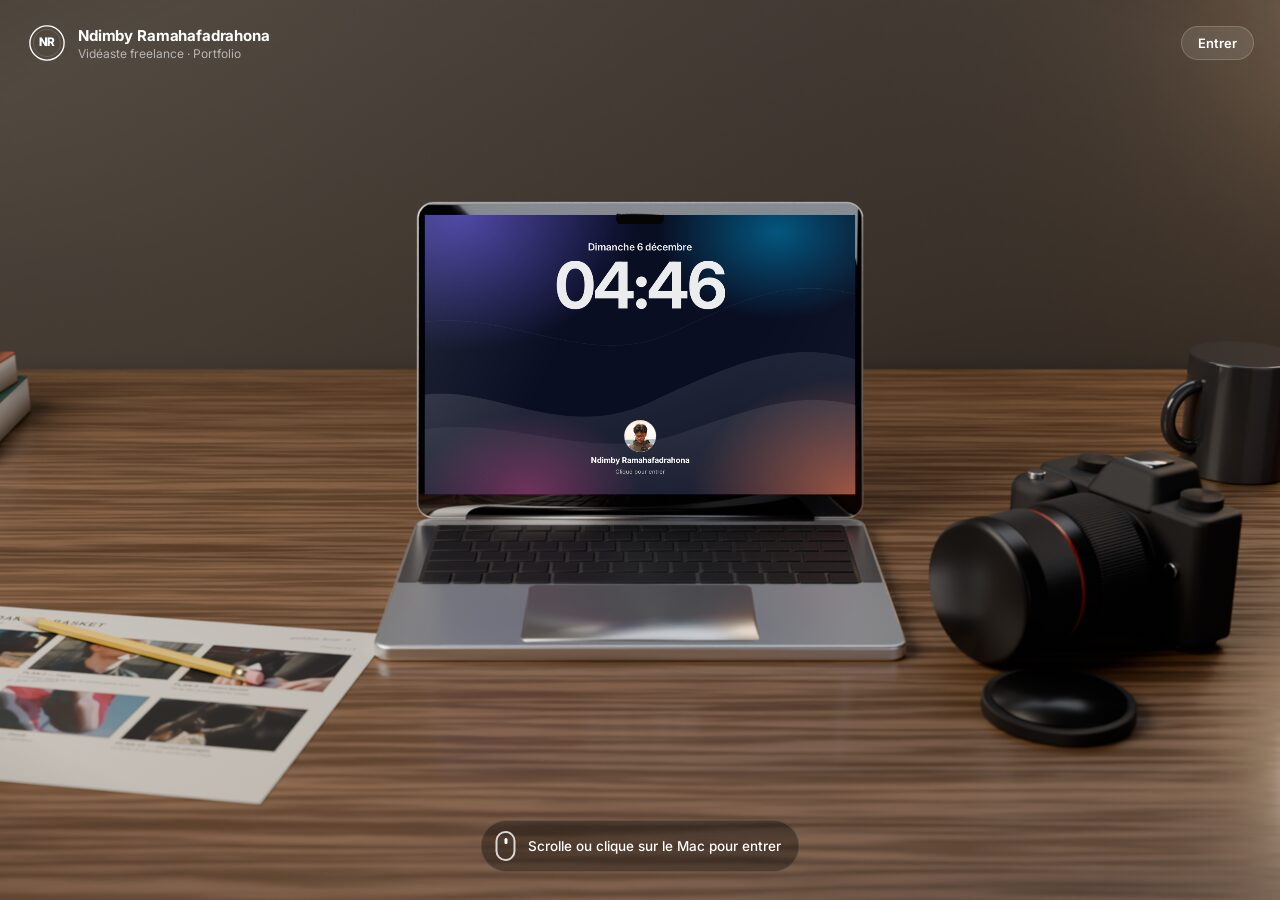
==== commit d5ed0d41: "Contenu réel (CV, photos, storyboards) et arrivée en rendu 3D réaliste - Contenu tiré du CV : identi" ====
--- a/portfolio/index.html
+++ b/portfolio/index.html
@@ -3,8 +3,8 @@
 <head>
   <meta charset="UTF-8">
   <meta name="viewport" content="width=device-width, initial-scale=1, viewport-fit=cover">
-  <title>Portfolio — Vidéaste &amp; photographe</title>
-  <meta name="description" content="Portfolio vidéo et photo : clips, aftermovies, films de marque, motion design, storyboards et photographie.">
+  <title>Portfolio — Vidéaste freelance</title>
+  <meta name="description" content="Portfolio vidéo et photo : clips, événementiel, sport, contenus pour les réseaux sociaux, storyboards et photographie.">
   <meta name="theme-color" content="#0b1026">
   <link rel="preconnect" href="https://fonts.googleapis.com">
   <link rel="preconnect" href="https://fonts.gstatic.com" crossorigin>
@@ -17,75 +17,9 @@
   <!-- ============ ARRIVÉE : le MacBook posé sur la table ============ -->
   <div id="landing" class="landing">
     <div class="ld-scene" id="ldScene">
-      <div class="ld-wall"></div>
-      <div class="ld-desk"></div>
-      <div class="ld-rig" id="ldRig">
-        <i class="ld-glow"></i>
-        <i class="ld-shadow"></i>
-        <div class="ld-paper" aria-hidden="true">
-          <svg viewBox="0 0 300 210">
-            <rect x="6" y="6" width="288" height="198" rx="2" fill="#f4f1ea"/>
-            <path d="M22 26h120M22 36h70" stroke="#9b968b" stroke-width="2.4" stroke-linecap="round"/>
-            <g fill="#fbfaf6" stroke="#3b3a37" stroke-width="1.4">
-              <rect x="22" y="50" width="78" height="46"/><rect x="111" y="50" width="78" height="46"/><rect x="200" y="50" width="78" height="46"/>
-              <rect x="22" y="128" width="78" height="46"/><rect x="111" y="128" width="78" height="46"/><rect x="200" y="128" width="78" height="46"/>
-            </g>
-            <g fill="none" stroke="#55534e" stroke-width="1" stroke-linecap="round" opacity=".8">
-              <path d="M24 84h74M34 84v-14h10v14M62 84v-22h12v22"/><circle cx="52" cy="70" r="3"/><path d="M52 73v8M48 84l4-4 4 4"/>
-              <circle cx="150" cy="70" r="11"/><path d="M146 68h2M152 68h2M147 75q3 2 6 0M132 96l8-12M168 96l-8-12"/>
-              <path d="M202 86h74M212 86v-20h14v20M236 86v-28h12v28M258 86v-16h10v16M262 64v-12M258 56l4-5 4 5" />
-              <path d="M24 162h74M40 162l10-18 8 10 6-6 10 14"/><path d="M78 142a6 6 0 1 0 0.1 0"/>
-              <path d="M113 168q38-24 74-2"/><path d="M180 160l7 6-9 2"/><circle cx="140" cy="148" r="3"/><path d="M140 151v9"/>
-              <rect x="222" y="140" width="34" height="22" rx="3"/><path d="M232 151h14"/>
-            </g>
-            <g font-family="Inter,system-ui,sans-serif" font-size="7" fill="#6f6b62"><text x="24" y="106">PLAN 1 · large</text><text x="113" y="106">PLAN 2 · GP</text><text x="202" y="106">PLAN 3 · ensemble</text><text x="24" y="184">PLAN 4 · insert</text><text x="113" y="184">PLAN 5 · travelling</text><text x="202" y="184">PLAN 6 · fin</text></g>
-            <g transform="rotate(-24 210 196)"><rect x="128" y="190" width="150" height="10" rx="2" fill="#f2b51c"/><rect x="128" y="190" width="150" height="3.4" fill="#ffd257"/><rect x="268" y="190" width="14" height="10" fill="#d9d9d9"/><path d="M128 190l-16 5 16 5z" fill="#e8c9a3"/><path d="M116 193.8l-4 1.2 4 1.2z" fill="#333"/></g>
-          </svg>
-        </div>
-        <div class="ld-mac" id="ldMac" role="button" tabindex="0" aria-label="Allumer le MacBook et entrer dans le portfolio">
-          <div class="ld-tilt">
-            <div class="ld-lid"><div class="ld-screen" id="ldScreen"></div><i class="ld-notch"></i></div>
-            <div class="ld-base"><i class="ld-spk l"></i><div class="ld-kb" id="ldKb"></div><i class="ld-spk r"></i><i class="ld-pad"></i><i class="ld-edge"></i></div>
-          </div>
-        </div>
-        <div class="ld-cam" aria-hidden="true">
-          <svg viewBox="0 0 300 220">
-            <defs>
-              <linearGradient id="cbF" x1="0" y1="0" x2="0" y2="1"><stop offset="0" stop-color="#2e2f33"/><stop offset="1" stop-color="#111214"/></linearGradient>
-              <linearGradient id="cbT" x1="0" y1="0" x2="1" y2="0"><stop offset="0" stop-color="#55565b"/><stop offset="1" stop-color="#2d2e32"/></linearGradient>
-              <linearGradient id="cbS" x1="0" y1="0" x2="0" y2="1"><stop offset="0" stop-color="#1b1c1f"/><stop offset="1" stop-color="#070708"/></linearGradient>
-              <radialGradient id="cbG" cx=".38" cy=".34" r=".72"><stop offset="0" stop-color="#6476c4"/><stop offset=".32" stop-color="#1f2550"/><stop offset=".72" stop-color="#07080f"/><stop offset="1" stop-color="#000"/></radialGradient>
-              <pattern id="cbR" width="3.2" height="8" patternUnits="userSpaceOnUse"><rect width="1.5" height="8" fill="#2c2d31"/></pattern>
-            </defs>
-            <path d="M70 72L92 58H272L250 72Z" fill="url(#cbT)"/>
-            <path d="M250 72L272 58V160L250 176Z" fill="url(#cbS)"/>
-            <rect x="62" y="72" width="190" height="104" rx="9" fill="url(#cbF)"/>
-            <path d="M208 74C236 70 252 78 254 96V160C252 172 240 176 214 176C209 150 205 110 208 74Z" fill="#18191b"/>
-            <path d="M214 82C232 80 244 86 246 100" stroke="#6a6b70" stroke-opacity=".45" fill="none"/>
-            <path d="M112 72L122 42H170L182 72Z" fill="#212226"/>
-            <path d="M122 42L136 33H186L170 42Z" fill="#4a4b50"/>
-            <path d="M170 42L186 33L196 63L182 72Z" fill="#0d0d0f"/>
-            <rect x="138" y="29" width="30" height="5" rx="1" fill="#2a2b2f"/>
-            <path d="M219 61v5a13 4.5 0 0 0 26 0v-5" fill="#2a2b2f"/><ellipse cx="232" cy="61" rx="13" ry="4.5" fill="#5d5e63"/>
-            <ellipse cx="205" cy="63.5" rx="6.5" ry="2.6" fill="#c4c6cb"/><circle cx="216" cy="59" r="1.8" fill="#ff3b30"/>
-            <path d="M88 63v4a10 3.5 0 0 0 20 0v-4" fill="#2a2b2f"/><ellipse cx="98" cy="63" rx="10" ry="3.5" fill="#4d4e53"/>
-            <rect x="56" y="82" width="8" height="13" rx="2" fill="#3c3d42"/>
-            <circle cx="146" cy="124" r="47" fill="#0b0b0c" stroke="#9c9ea3" stroke-width="3"/>
-            <ellipse cx="141" cy="126.5" rx="45" ry="46.5" fill="#1b1c1f"/>
-            <ellipse cx="136" cy="129" rx="44.5" ry="46" fill="#26272b"/>
-            <ellipse cx="131" cy="131.5" rx="44" ry="45.5" fill="#121214"/>
-            <ellipse cx="131" cy="131.5" rx="44" ry="45.5" fill="url(#cbR)"/>
-            <ellipse cx="125" cy="134.5" rx="43" ry="45" fill="#141416"/>
-            <ellipse cx="120" cy="137" rx="42" ry="44.5" fill="#2c2d31"/>
-            <ellipse cx="115" cy="139.5" rx="41.5" ry="44" fill="#1c1d20" stroke="#606267" stroke-width="1.2"/>
-            <ellipse cx="115" cy="139.5" rx="37" ry="39.5" fill="none" stroke="#e8e8e8" stroke-opacity=".28" stroke-width=".8"/>
-            <ellipse cx="115" cy="139.5" rx="33" ry="35.5" fill="#050506"/>
-            <ellipse cx="115" cy="139.5" rx="28" ry="30.5" fill="url(#cbG)"/>
-            <ellipse cx="105" cy="127" rx="10" ry="5.5" fill="#fff" opacity=".2" transform="rotate(-32 105 127)"/>
-            <ellipse cx="124" cy="151" rx="6" ry="3" fill="#b38bff" opacity=".28"/>
-          </svg>
-        </div>
-      </div>
+      <img class="ld-photo" id="ldPhoto" alt="Un MacBook ouvert sur un bureau en bois, à côté d'un appareil photo, d'un storyboard et d'une tasse" decoding="async">
+      <button class="ld-hit" id="ldMac" type="button" tabindex="-1" aria-hidden="true"></button>
+      <div class="ld-screen" id="ldScreen" role="button" tabindex="0" aria-label="Allumer le MacBook et entrer dans le portfolio"></div>
     </div>
     <div class="ld-ui">
       <div class="ld-brand" id="ldBrand"></div>
--- a/portfolio/style.css
+++ b/portfolio/style.css
@@ -67,42 +67,21 @@
 /* ==================================================================
    ARRIVÉE — le MacBook posé sur la table
    ================================================================== */
-.landing { position: fixed; inset: 0; z-index: 9900; overflow: hidden; background: #0e0f13; color: #fff; touch-action: none; --hz: 60%; }
+.landing { position: fixed; inset: 0; z-index: 9900; overflow: hidden; background: #0e0f13; color: #fff; touch-action: none; }
 .landing.out { opacity: 0; transition: opacity .5s ease; pointer-events: none; }
 .ld-scene { position: absolute; inset: 0; transform-origin: 0 0; }
 .landing.zooming .ld-scene { will-change: transform; }
-.ld-wall { position: absolute; inset: 0; background: radial-gradient(55% 60% at 16% 4%, rgba(255,186,120,.2), transparent 70%), radial-gradient(40% 35% at 50% var(--hz), rgba(120,100,255,.16), transparent 70%), linear-gradient(180deg, #1b1c23, #121318 70%); }
-.ld-desk { position: absolute; left: -40%; right: -40%; top: var(--hz); height: 160vh; transform-origin: 50% 0; transform: perspective(900px) rotateX(58deg);
-  background:
-    radial-gradient(28% 22% at 50% 4%, rgba(150,120,255,.22), transparent 70%),
-    radial-gradient(45% 40% at 22% 0%, rgba(255,190,130,.18), transparent 70%),
-    repeating-linear-gradient(180deg, rgba(0,0,0,.07) 0 1px, transparent 1px 7px, rgba(255,230,200,.035) 7px 8px, transparent 8px 19px, rgba(0,0,0,.05) 19px 21px, transparent 21px 37px),
-    repeating-linear-gradient(176deg, transparent 0 60px, rgba(0,0,0,.06) 60px 64px, transparent 64px 140px),
-    linear-gradient(180deg, #634330, #45301e 35%, #2c1d11);
-  box-shadow: inset 0 2px 0 rgba(255,220,180,.16), inset 0 10px 18px -8px rgba(0,0,0,.6); }
-.ld-rig { position: absolute; left: 0; top: 0; width: 1200px; height: 760px; transform-origin: 0 0; }
-.ld-glow { position: absolute; left: 330px; top: 430px; width: 540px; height: 160px; border-radius: 50%; background: radial-gradient(closest-side, rgba(140,110,255,.32), transparent); }
-.ld-shadow { position: absolute; left: 270px; top: 452px; width: 660px; height: 150px; border-radius: 50%; background: radial-gradient(closest-side, rgba(0,0,0,.6), transparent); }
-.ld-mac { position: absolute; left: 340px; top: 60px; width: 520px; height: 520px; perspective: 1700px; perspective-origin: 50% 30%; cursor: pointer; outline: none; }
-.ld-tilt { position: absolute; inset: 0; transform-style: preserve-3d; transform: rotateX(-12deg); transform-origin: 50% 70%; }
-.ld-lid { position: absolute; left: 0; top: 30px; width: 520px; height: 340px; padding: 11px 11px 20px; border-radius: 18px 18px 7px 7px; background: #09090a; box-shadow: inset 0 0 0 1.6px #6a6c71, inset 0 0 0 3.5px #0c0c0d; transform-origin: 50% 100%; transform: rotateX(12deg); }
-.ld-screen { position: relative; width: 100%; height: 100%; overflow: hidden; border-radius: 9px 9px 2px 2px; container-type: inline-size; background: #0b1028; }
-.ld-notch { position: absolute; left: 50%; top: 11px; width: 66px; height: 11px; margin-left: -33px; border-radius: 0 0 6px 6px; background: #09090a; }
-.ld-base { position: absolute; left: 0; top: 370px; width: 520px; height: 350px; border-radius: 4px 4px 18px 18px; transform-origin: 50% 0; transform: rotateX(90deg); transform-style: preserve-3d; background: linear-gradient(180deg, #9da0a6, #8a8d93 60%, #7c7f85); box-shadow: inset 0 0 0 1px rgba(255,255,255,.18); }
-.ld-kb { position: absolute; left: 70px; right: 70px; top: 22px; height: 150px; display: flex; flex-direction: column; gap: 4px; padding: 5px; border-radius: 6px; background: #2b2c30; }
-.ld-row { flex: 1; display: flex; gap: 4px; }
-.ld-row.fn { flex: .6; }
-.ld-row i { border-radius: 3px; background: #0d0d0f; box-shadow: inset 0 -1px 0 rgba(255,255,255,.07); }
-.ld-spk { position: absolute; top: 24px; width: 46px; height: 146px; background: radial-gradient(circle, rgba(0,0,0,.45) 0 .9px, transparent 1.2px) 0 0 / 5px 5px; }
-.ld-spk.l { left: 14px; } .ld-spk.r { right: 14px; }
-.ld-pad { position: absolute; left: 50%; top: 186px; width: 220px; height: 136px; margin-left: -110px; border-radius: 8px; background: linear-gradient(180deg, #969a9f, #8b8e94); box-shadow: inset 0 0 0 1px rgba(0,0,0,.18); }
-.ld-edge { position: absolute; left: 4px; right: 4px; bottom: 0; height: 13px; border-radius: 0 0 10px 10px; transform-origin: 50% 100%; transform: rotateX(-90deg); background: linear-gradient(180deg, #6c6f74, #3f4145); }
-.ld-mac:hover .ld-screen::after, .ld-mac:focus-visible .ld-screen::after { content: ""; position: absolute; inset: 0; background: rgba(255,255,255,.06); }
-.ld-cam { position: absolute; left: 860px; top: 372px; width: 300px; height: 220px; filter: drop-shadow(0 18px 14px rgba(0,0,0,.55)); }
-.ld-cam svg, .ld-paper svg { width: 100%; height: 100%; }
-.ld-paper { position: absolute; left: 30px; top: 470px; width: 300px; height: 210px; transform: perspective(700px) rotateX(52deg) rotateZ(-9deg); transform-origin: 50% 100%; filter: drop-shadow(0 6px 6px rgba(0,0,0,.35)); }
-.ld-narrow .ld-cam { left: 615px; top: 585px; width: 240px; height: 176px; }
-.ld-narrow .ld-paper { left: 318px; top: 612px; width: 262px; height: 184px; }
+.ld-photo { position: absolute; left: 0; top: 0; max-width: none; transform-origin: 0 0; opacity: 0; transition: opacity .7s ease; user-select: none; -webkit-user-drag: none; pointer-events: none; }
+.landing.ready .ld-photo { opacity: 1; }
+/* léger vignettage, comme sur une vraie photo */
+.ld-scene::after { content: ""; position: absolute; inset: -2px; pointer-events: none; background: radial-gradient(120% 95% at 50% 45%, transparent 55%, rgba(0,0,0,.45)); }
+.landing.zooming .ld-scene::after { opacity: 0; }
+.ld-hit { position: absolute; border: 0; padding: 0; border-radius: 12px; cursor: pointer; background: none; }
+/* l'écran « vivant » est posé pile sur l'écran du rendu (transformation matrix3d) */
+.ld-screen { position: absolute; left: 0; top: 0; width: 1000px; height: 649px; transform-origin: 0 0; overflow: hidden; container-type: inline-size; background: #0b1028; cursor: pointer; outline: none; opacity: 0; transition: opacity .5s ease .2s, filter .25s ease; backface-visibility: hidden; }
+.landing.ready .ld-screen { opacity: 1; }
+.ld-screen::before { content: ""; position: absolute; z-index: 3; left: 50%; top: 0; width: 11%; height: 3.2%; margin-left: -5.5%; border-radius: 0 0 1.1cqw 1.1cqw; background: #050506; }
+.ld-screen:hover, .ld-screen:focus-visible, .ld-hit:hover ~ .ld-screen { filter: brightness(1.12); }
 /* écran : réplique de l'écran verrouillé */
 .lds-wp { position: absolute; inset: 0; background-size: cover; background-position: center; }
 .lds-wp svg { position: absolute; inset: 0; width: 100%; height: 100%; }
@@ -288,6 +267,7 @@
 .pola-ph svg { width: 30%; height: auto; }
 .pola-ph small { font-size: 11px; font-weight: 600; letter-spacing: .02em; }
 .pola figcaption { height: 38px; display: flex; align-items: center; justify-content: center; font-family: "Marker Felt", "Segoe Print", "Comic Sans MS", var(--font); font-size: 15px; color: #33302a; white-space: nowrap; overflow: hidden; }
+.pola figcaption.long { font-size: 12.5px; letter-spacing: -.01em; }
 
 /* pense-bête (Stickies) */
 .sticky { position: absolute; z-index: 12; left: 392px; top: calc(var(--mb) + 26px); width: 214px; padding: 0 16px 14px; background: linear-gradient(180deg, #fff7a8, #fdec6f); color: #3b3104; font-family: "Marker Felt", "Comic Sans MS", "Segoe Print", var(--font); font-size: 14.5px; line-height: 1.35; box-shadow: 0 14px 30px rgba(0,0,0,.28); transform: rotate(-1.5deg); border-radius: 2px; }
--- a/portfolio/apps.css
+++ b/portfolio/apps.css
@@ -900,6 +900,7 @@
 .n-hero p { color: var(--text-2); font-size: 13px; }
 .n-av { width: 62px; height: 62px; flex: none; border-radius: 50%; overflow: hidden; display: grid; place-items: center; font-size: 22px; font-weight: 800; color: #fff; background: linear-gradient(135deg, #8e7bff, #ff6a8a); }
 .n-tools { display: flex; flex-wrap: wrap; gap: 8px; }
+.n-list { margin: 6px 0 0 18px; display: flex; flex-direction: column; gap: 4px; }
 .n-tools span { display: flex; align-items: center; gap: 7px; padding: 5px 11px 5px 6px; border-radius: 999px; background: var(--panel); border: 1px solid var(--line); font-size: 13px; }
 .n-tools i { width: 22px; height: 22px; } .n-tools i svg { width: 100%; height: 100%; }
 .sk-list { display: flex; flex-direction: column; gap: 14px; margin-top: 14px; }
@@ -1118,6 +1119,7 @@
 .pv-bar { flex: none; display: flex; align-items: center; gap: 10px; padding: 8px 12px; background: var(--bar-bg); border-bottom: 1px solid var(--line); font-size: 12px; color: var(--text-2); }
 .pv-sp { flex: 1; }
 .pv-scroll { flex: 1; overflow: auto; padding: 22px; }
+.pv-img { display: block; margin: 0 auto 18px; width: min(620px, 100%); height: auto; background: #fff; box-shadow: 0 10px 30px rgba(0,0,0,.3); }
 .pv-page { margin: 0 auto; width: min(620px, 100%); padding: 40px 44px; background: #fff; color: #1d1d1f; box-shadow: 0 10px 30px rgba(0,0,0,.3); font-size: 12.5px; line-height: 1.5; user-select: text; -webkit-user-select: text; }
 .cv-h { display: flex; justify-content: space-between; gap: 20px; padding-bottom: 18px; border-bottom: 2px solid #1d1d1f; margin-bottom: 18px; }
 .cv-h h1 { font-size: 28px; letter-spacing: -.02em; line-height: 1.1; } .cv-h p { color: #0a6cff; font-weight: 600; }
